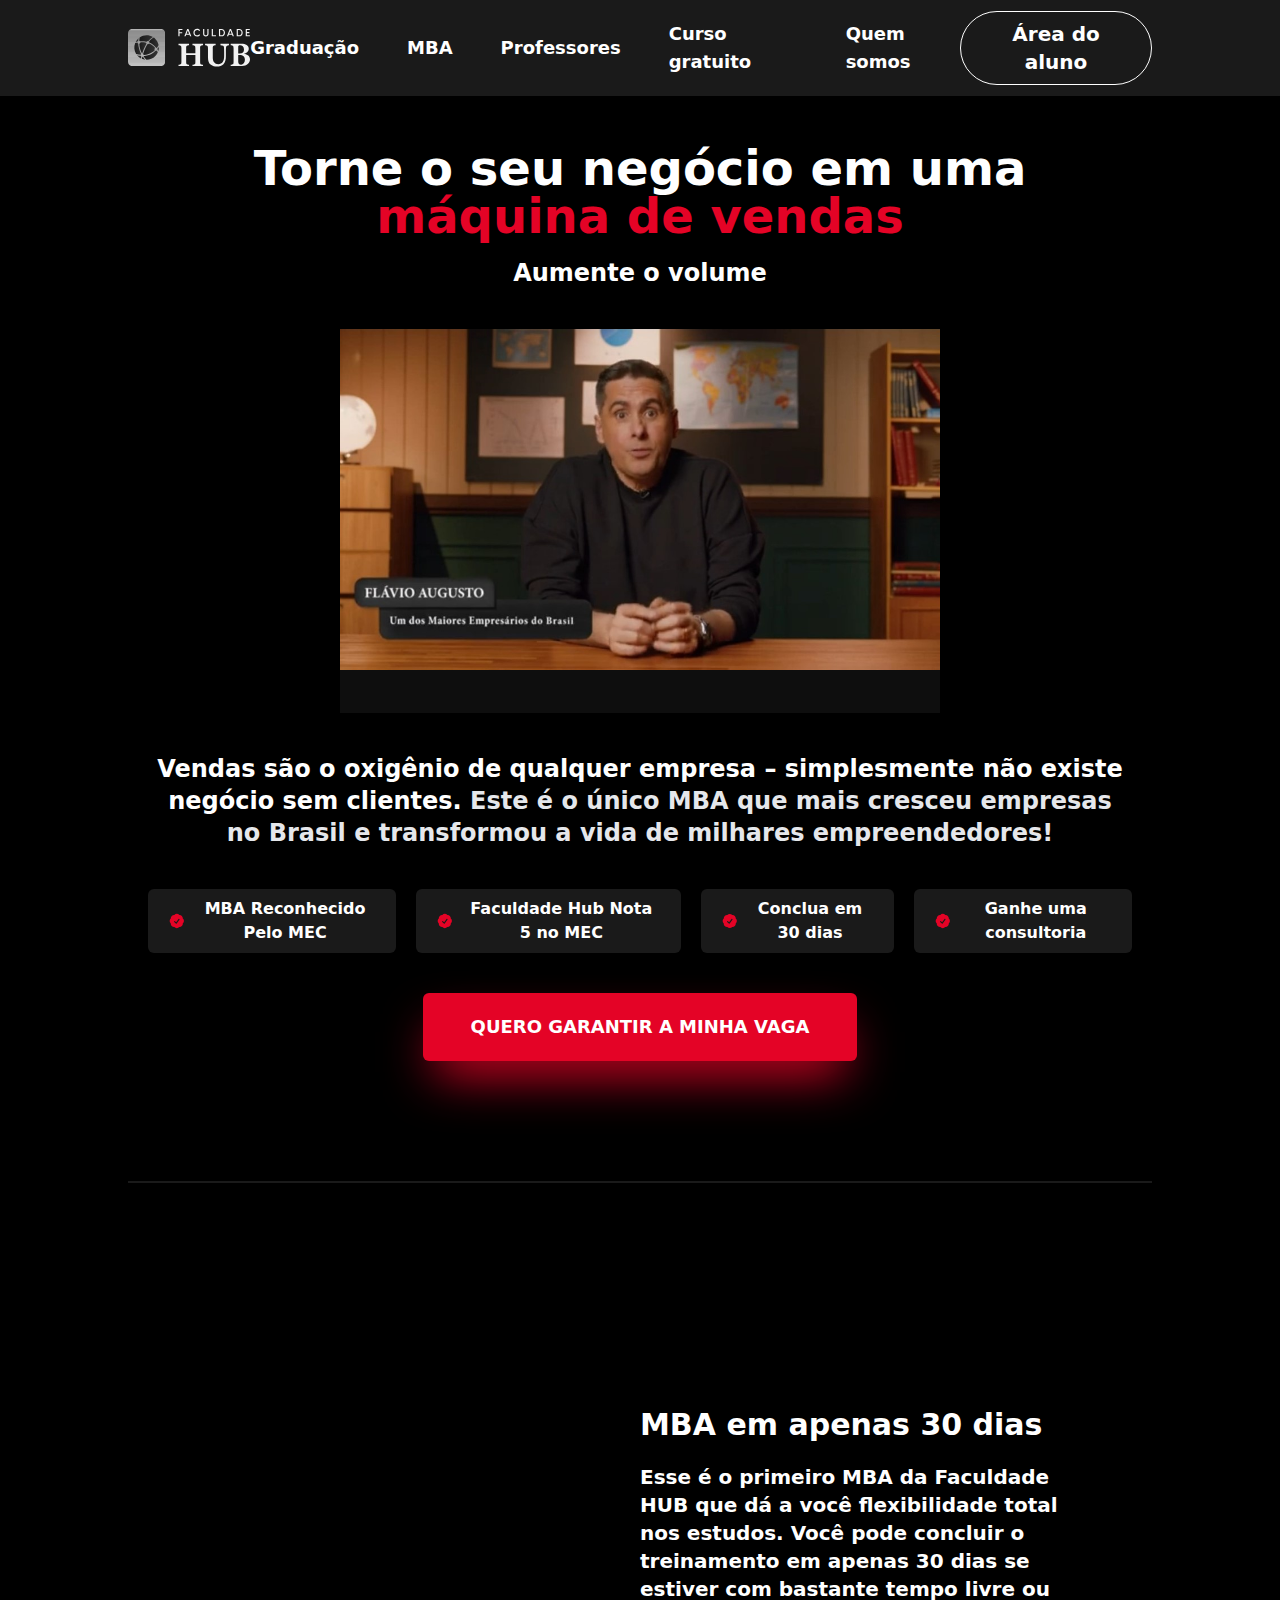
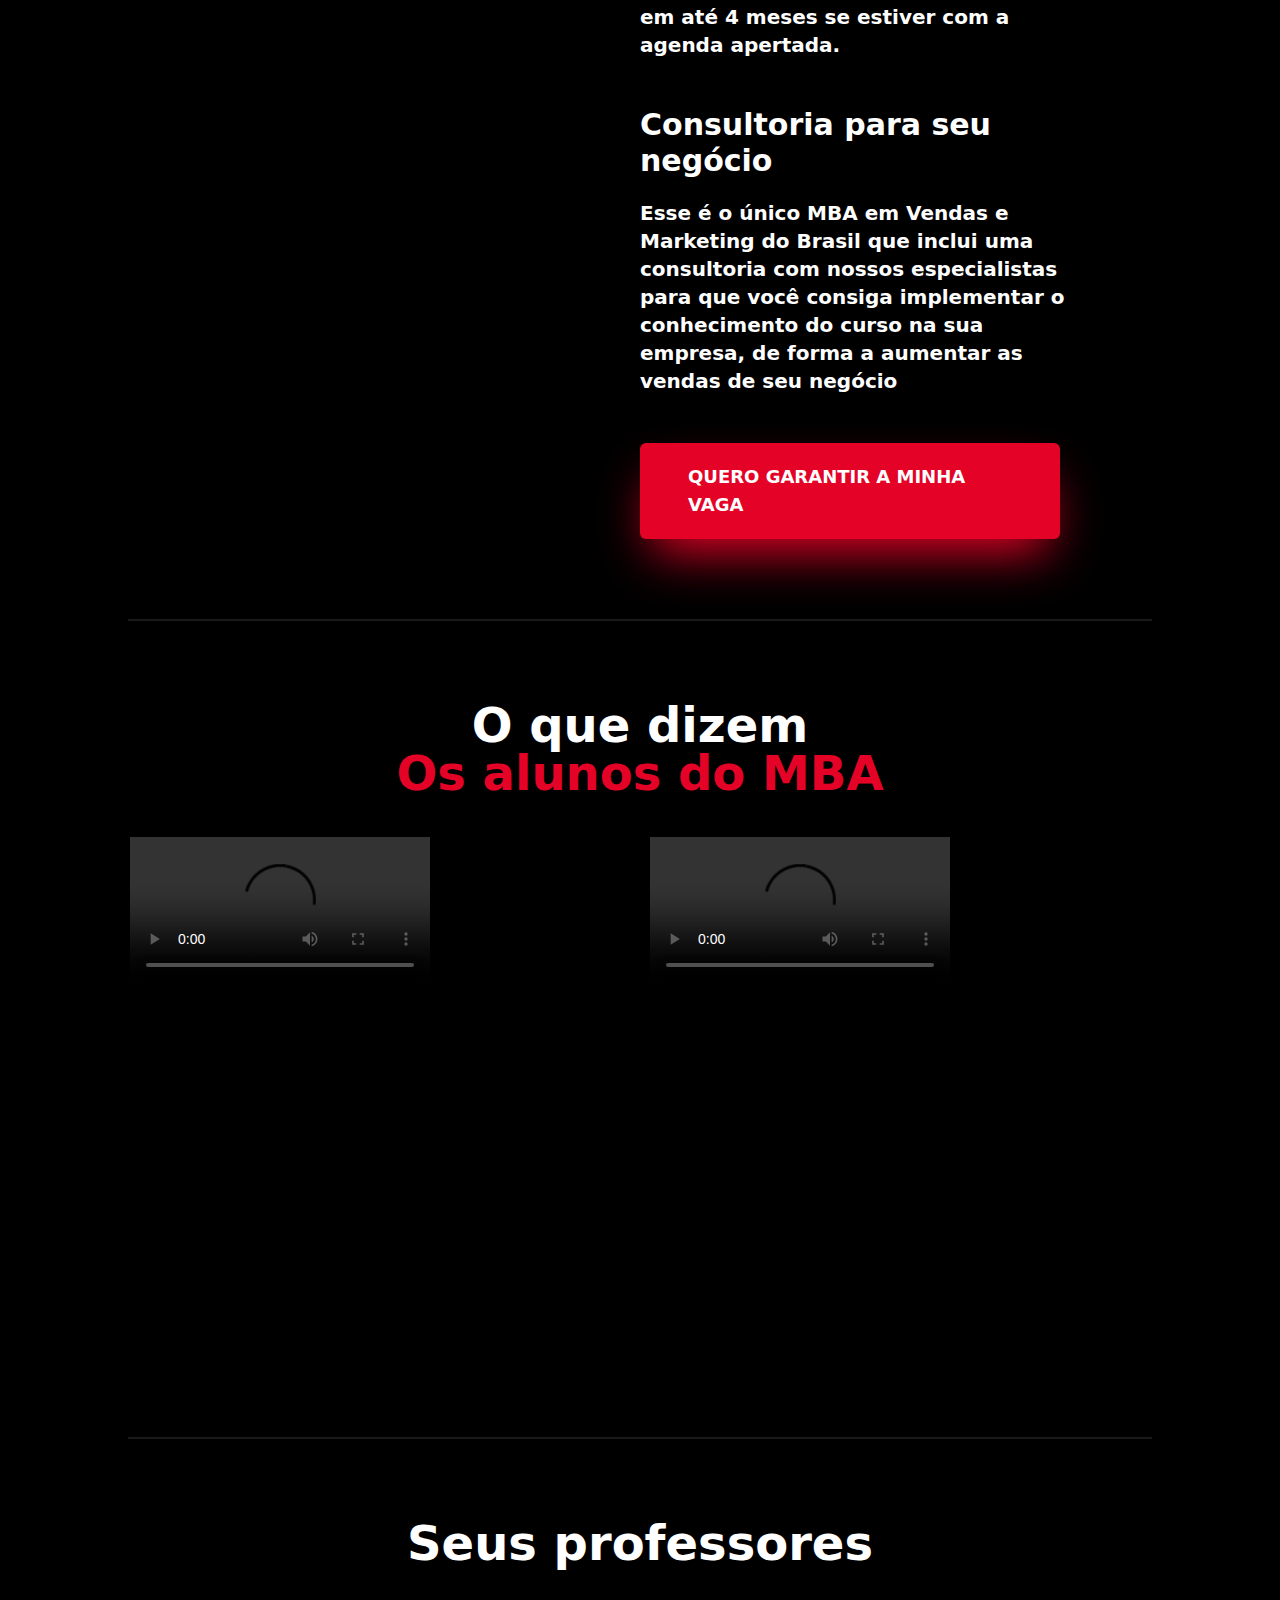
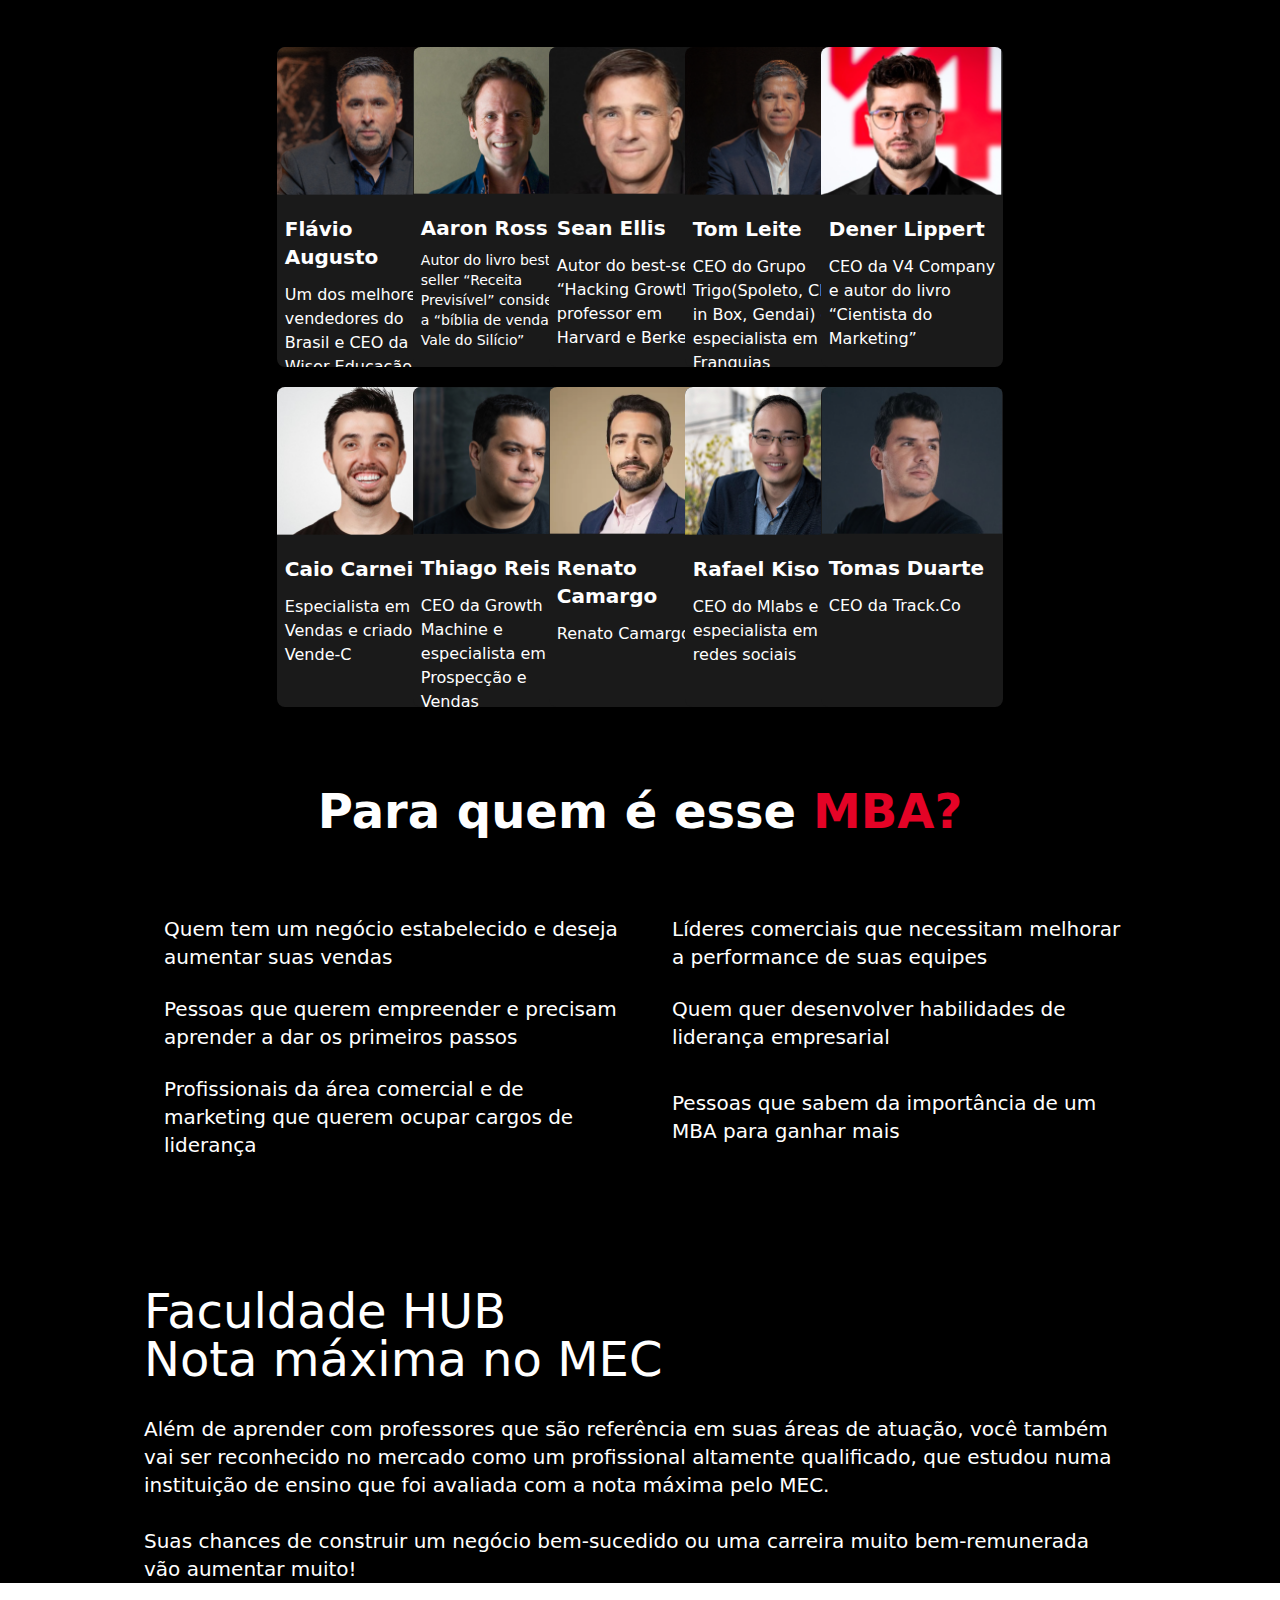
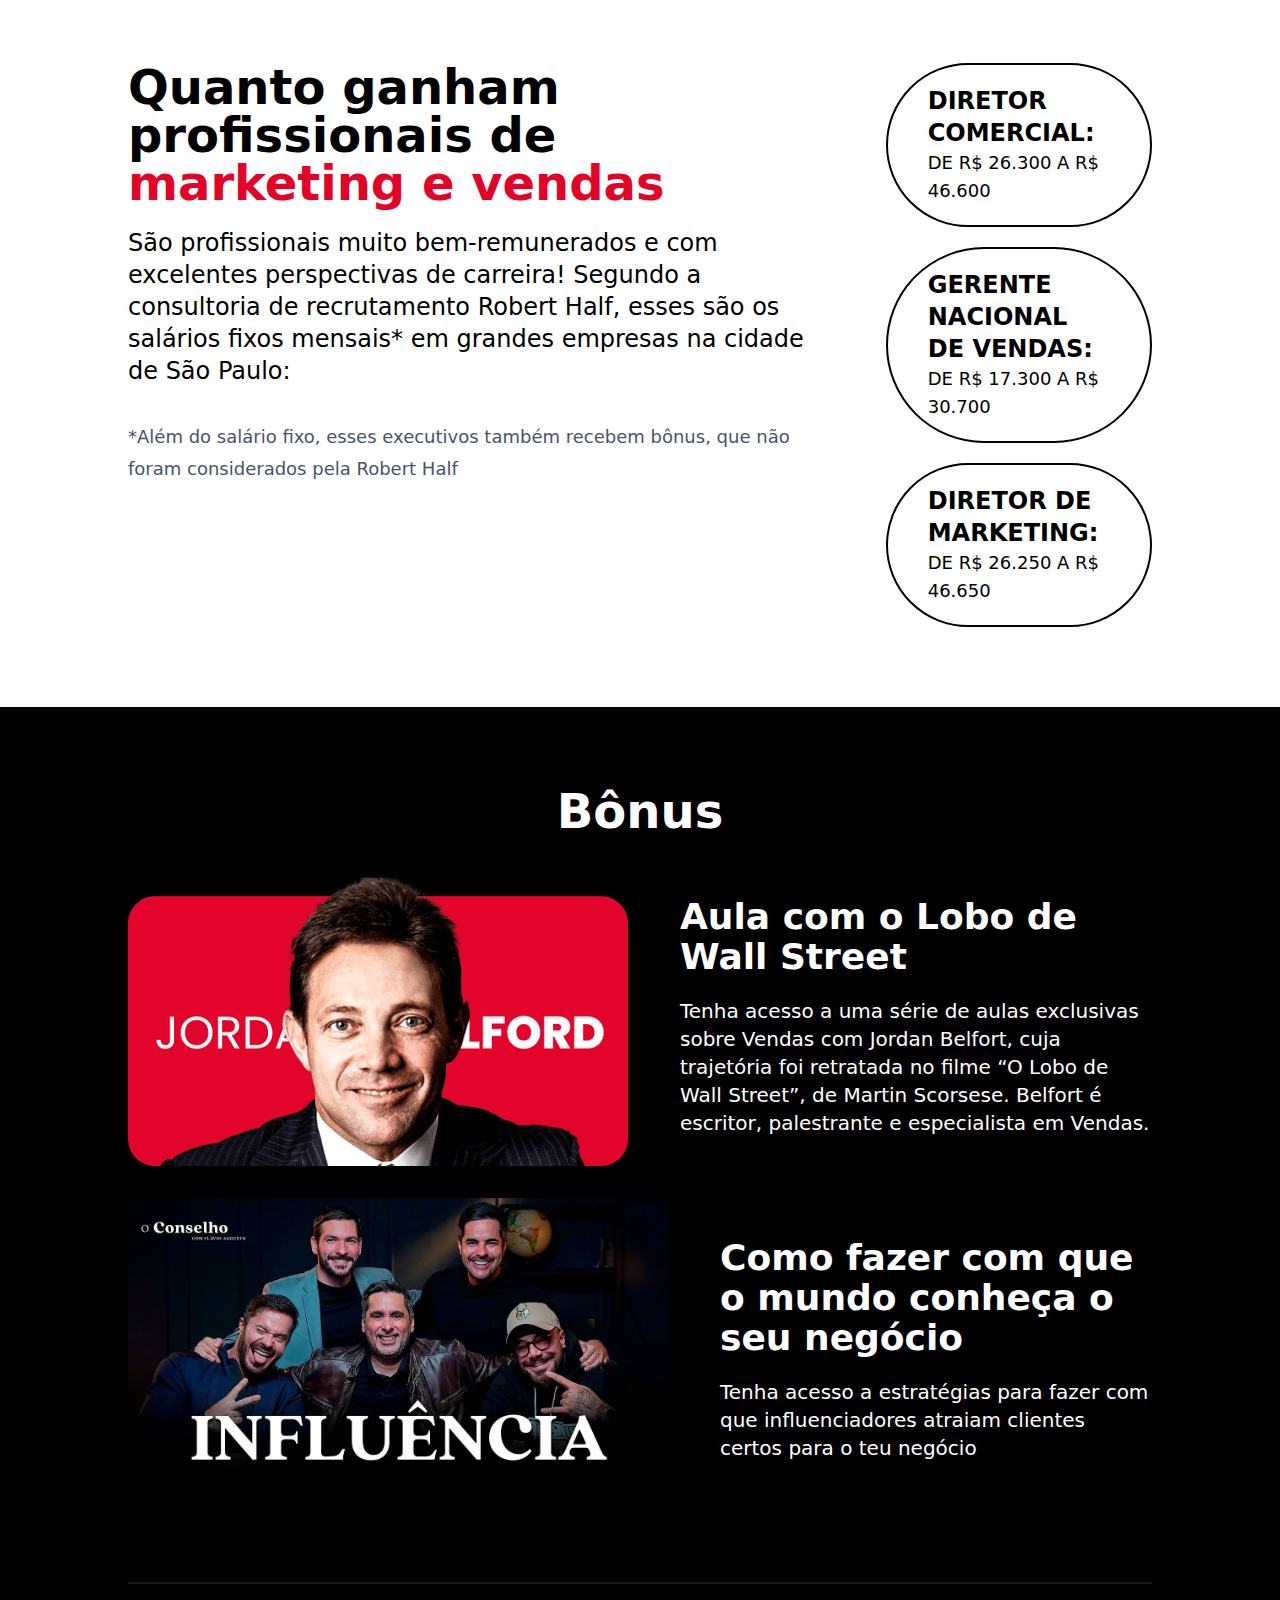
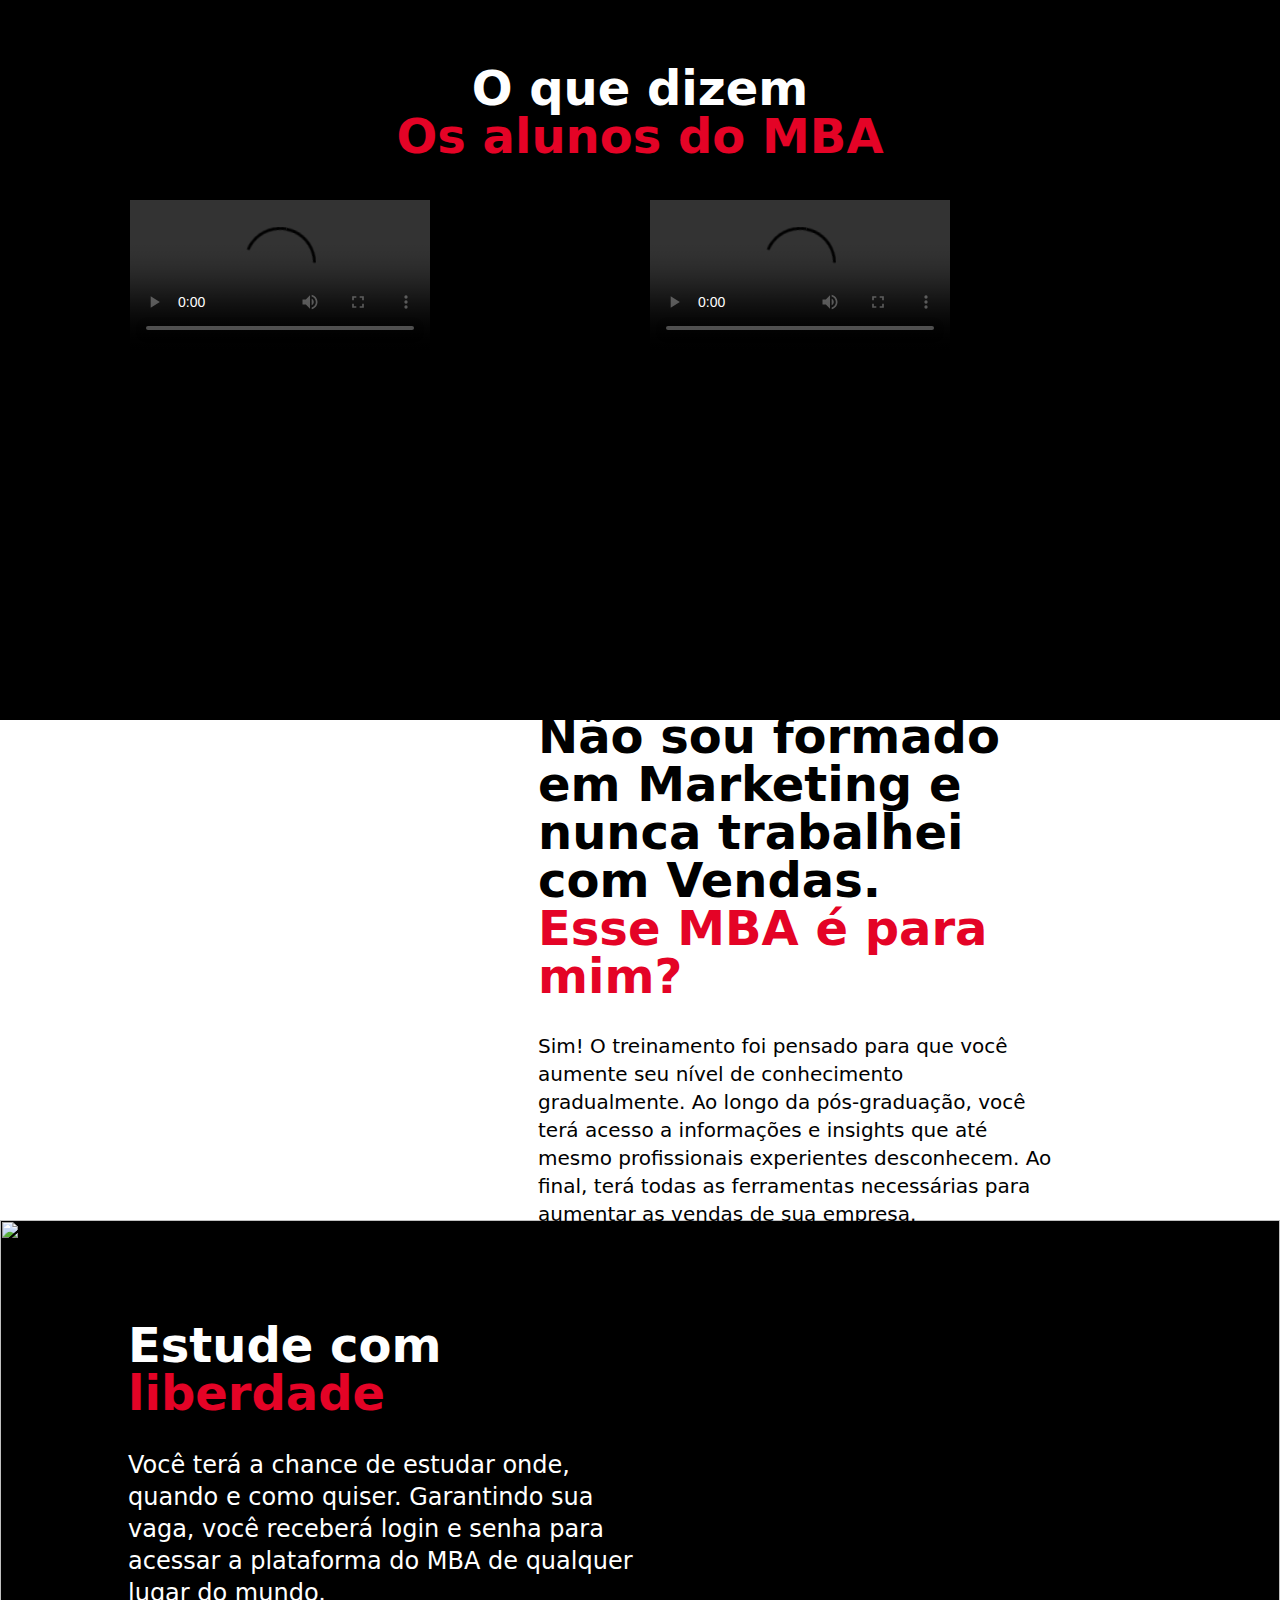
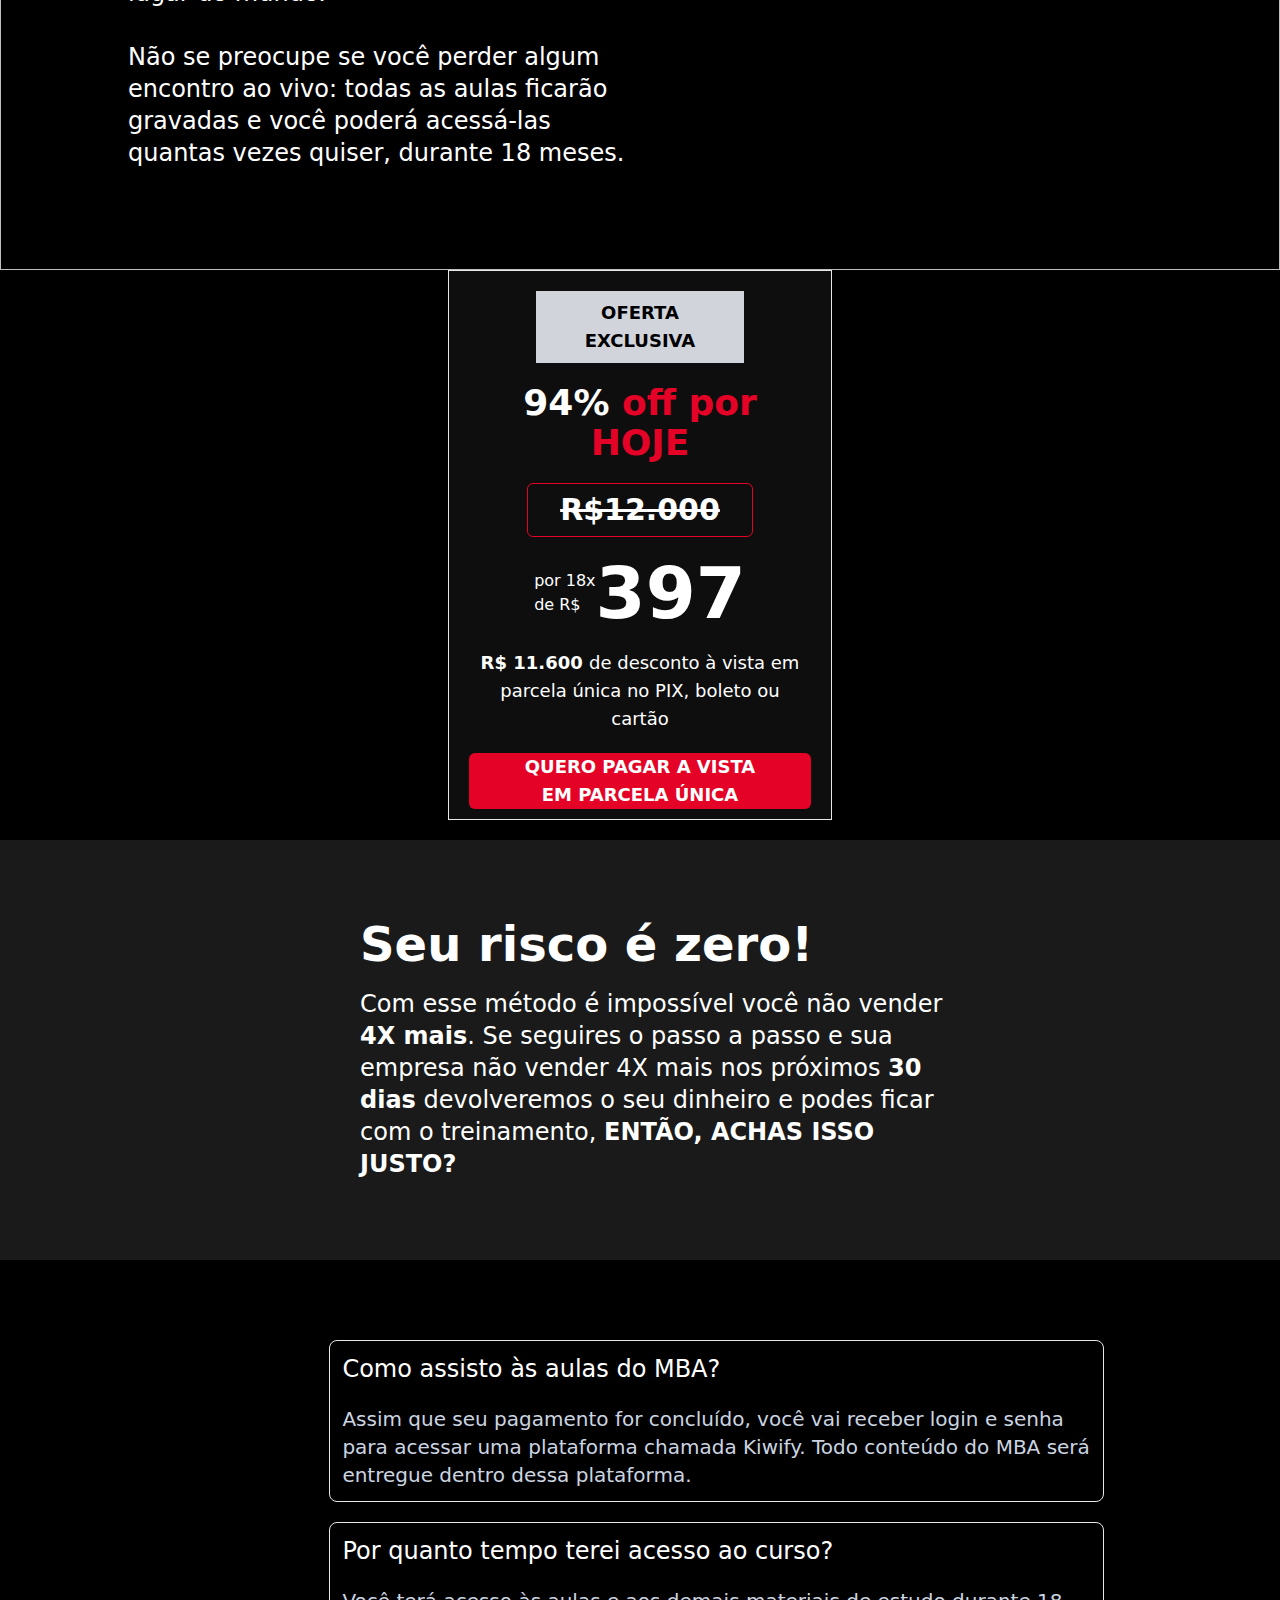
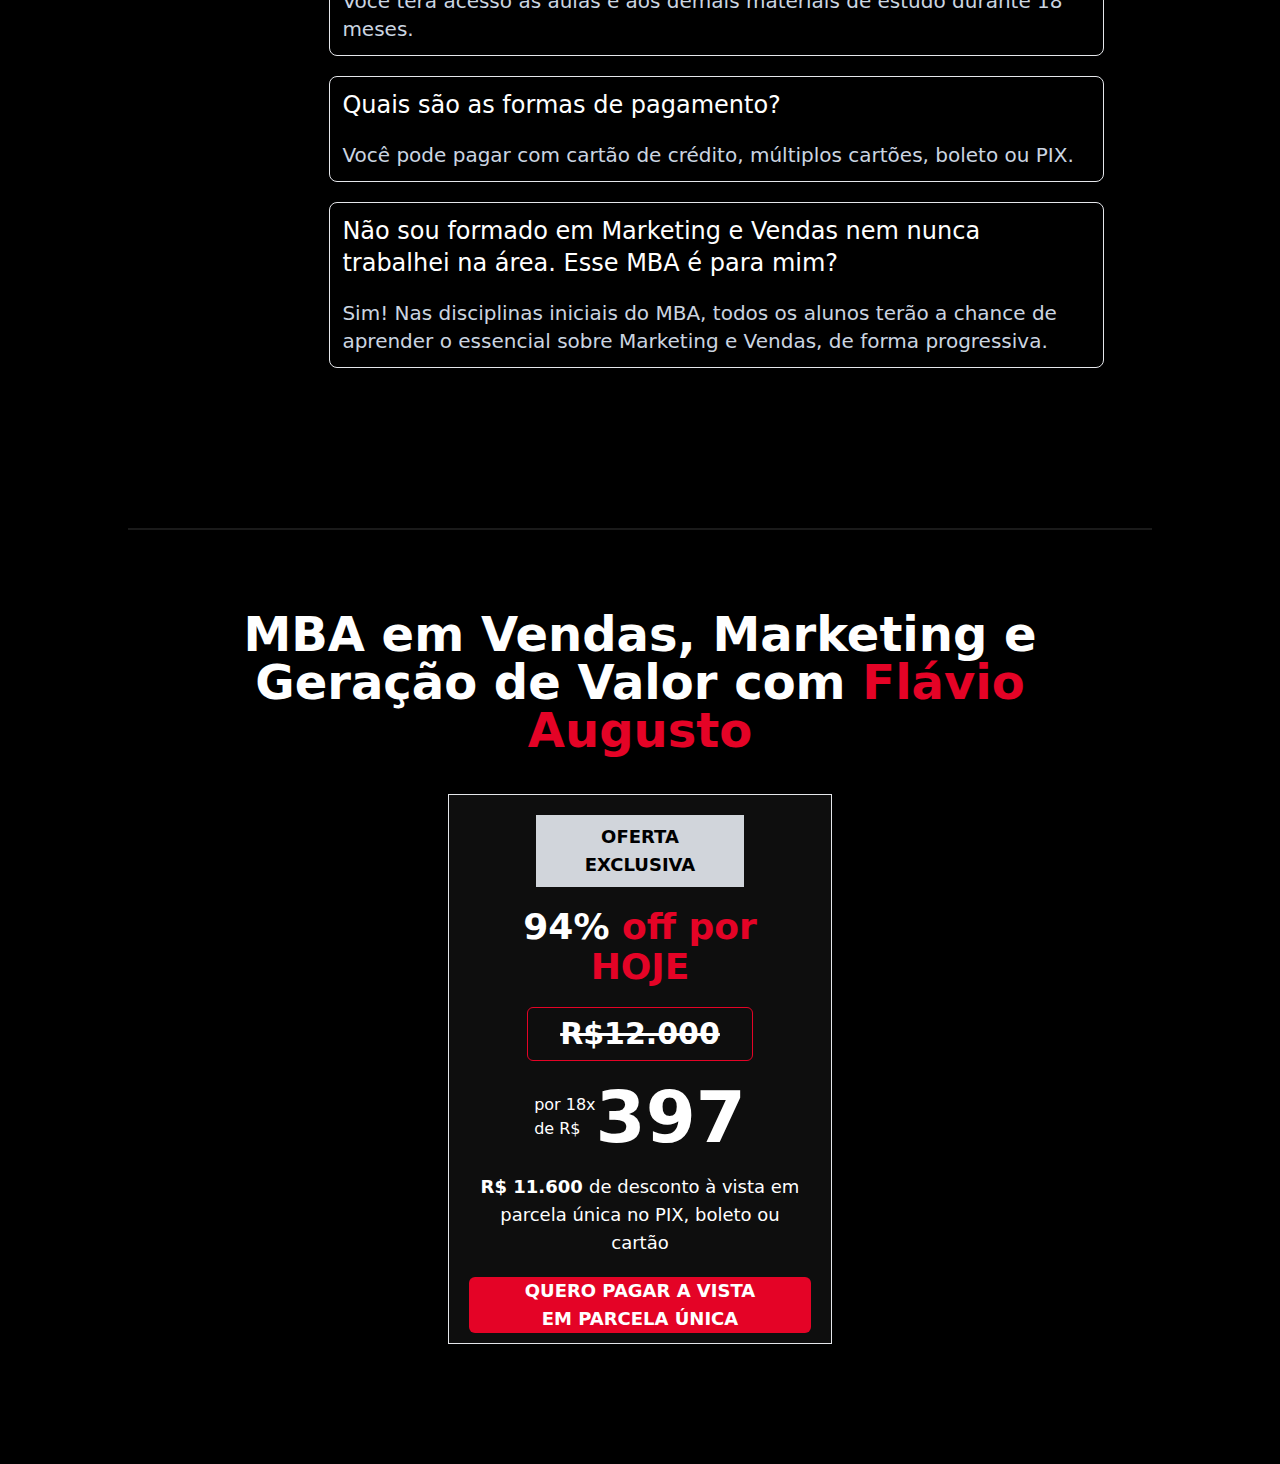
==== index.html @ 2afd0644 "Actualizando" ====
<!DOCTYPE html>
<html>
  <head>
    <meta charset="UTF-8" />
    <meta name="viewport" content="width=device-width, initial-scale=1.0" />
    <link href="./src/output.css" rel="stylesheet" />
  </head>
  <body class="bg-black">
    <!-- CABEÇALHO -->
    <header
      class="w-full fixed top-0 *:text-xl lg:px-32 px-5 z-50  flex items-center h-24 p-5 justify-around bg-escuro-100"
    >
      <!-- LOGO -->
      <a href="">
        <img src="./src/img/logo/logo-hub-clara.svg" alt="" class="size-32" />
      </a>
      <!-- barra de navegação -->
      <nav
        class="*:text-white lg:flex hidden *: *:py-1 *:border-white items-center *:text-lg *:font-semibold space-x-12"
      >
        <a href="" class="hover:border-b-4">Graduação</a>
        <a href="" class="hover:border-b-4">MBA</a>
        <a href="" class="hover:border-b-4">Professores</a>
        <a href="" class="hover:border-b-4">Curso gratuito</a>
        <a href="" class="hover:border-b-4">Quem somos</a>
      </nav>
      <a
        href=""
        class="hover:bg-white hover:text-black text-white transition-all duration-1000 border border-white rounded-full font-semibold px-5 py-2 text-center lg:flex hidden items-center"
        >Área do aluno</a
      >
    </header>
    <!-- HERO -->
    <section class="flex flex-col items-center gap-10 px-5 justify-center mt-36">
      <div class="lg:w-[1000px] w-full text-center">
        <h1 class="text-white lg:text-5xl text-3xl font-semibold">
          Torne o seu negócio em uma 
          <span class="text-sangue-100">máquina de vendas</span>
          <br>
          <span class="text-2xl">Aumente o volume</span>
        </h1>
      </div>
      <div class="bg-escuro-100/55 h-96 lg:w-[600px] w-full">
        
        <img src="./src/img/mp4/vls.jpg" alt="" class="w-full">
      </div>
      <div class="lg:px-32 w-full px-5 text-center text-2xl space-y-10 font-semibold">
        <p class="text-gray-200">
          <span class="text-white lg:font-black font-bold"
            >Vendas são o oxigênio de qualquer empresa – simplesmente não existe
            negócio sem clientes.</span
          >
          Este é o único MBA que mais cresceu empresas no Brasil e transformou a vida de milhares empreendedores!
        </p>
        <div
          class="w-auto flex lg:flex-row flex-col justify-center gap-5 self-start *:flex *:items-center *:justify-between *:px-5 *:py-2 *:rounded-md *:gap-2"
        >
          <article class="bg-escuro-100">
            <svg
              xmlns="http://www.w3.org/2000/svg"
              viewBox="0 0 24 24"
              fill="currentColor"
              class="size-6 text-sangue-100"
            >
              <path
                fill-rule="evenodd"
                d="M8.603 3.799A4.49 4.49 0 0 1 12 2.25c1.357 0 2.573.6 3.397 1.549a4.49 4.49 0 0 1 3.498 1.307 4.491 4.491 0 0 1 1.307 3.497A4.49 4.49 0 0 1 21.75 12a4.49 4.49 0 0 1-1.549 3.397 4.491 4.491 0 0 1-1.307 3.497 4.491 4.491 0 0 1-3.497 1.307A4.49 4.49 0 0 1 12 21.75a4.49 4.49 0 0 1-3.397-1.549 4.49 4.49 0 0 1-3.498-1.306 4.491 4.491 0 0 1-1.307-3.498A4.49 4.49 0 0 1 2.25 12c0-1.357.6-2.573 1.549-3.397a4.49 4.49 0 0 1 1.307-3.497 4.49 4.49 0 0 1 3.497-1.307Zm7.007 6.387a.75.75 0 1 0-1.22-.872l-3.236 4.53L9.53 12.22a.75.75 0 0 0-1.06 1.06l2.25 2.25a.75.75 0 0 0 1.14-.094l3.75-5.25Z"
                clip-rule="evenodd"
              />
            </svg>
            <span class="text-white text-base">MBA Reconhecido Pelo MEC</span>
          </article>
          <article class="bg-escuro-100">
            <svg
              xmlns="http://www.w3.org/2000/svg"
              viewBox="0 0 24 24"
              fill="currentColor"
              class="size-6 text-sangue-100"
            >
              <path
                fill-rule="evenodd"
                d="M8.603 3.799A4.49 4.49 0 0 1 12 2.25c1.357 0 2.573.6 3.397 1.549a4.49 4.49 0 0 1 3.498 1.307 4.491 4.491 0 0 1 1.307 3.497A4.49 4.49 0 0 1 21.75 12a4.49 4.49 0 0 1-1.549 3.397 4.491 4.491 0 0 1-1.307 3.497 4.491 4.491 0 0 1-3.497 1.307A4.49 4.49 0 0 1 12 21.75a4.49 4.49 0 0 1-3.397-1.549 4.49 4.49 0 0 1-3.498-1.306 4.491 4.491 0 0 1-1.307-3.498A4.49 4.49 0 0 1 2.25 12c0-1.357.6-2.573 1.549-3.397a4.49 4.49 0 0 1 1.307-3.497 4.49 4.49 0 0 1 3.497-1.307Zm7.007 6.387a.75.75 0 1 0-1.22-.872l-3.236 4.53L9.53 12.22a.75.75 0 0 0-1.06 1.06l2.25 2.25a.75.75 0 0 0 1.14-.094l3.75-5.25Z"
                clip-rule="evenodd"
              />
            </svg>
            <span class="text-white text-base"
              >Faculdade Hub Nota 5 no MEC</span
            >
          </article>
          <article class="bg-escuro-100">
            <svg
              xmlns="http://www.w3.org/2000/svg"
              viewBox="0 0 24 24"
              fill="currentColor"
              class="size-6 text-sangue-100"
            >
              <path
                fill-rule="evenodd"
                d="M8.603 3.799A4.49 4.49 0 0 1 12 2.25c1.357 0 2.573.6 3.397 1.549a4.49 4.49 0 0 1 3.498 1.307 4.491 4.491 0 0 1 1.307 3.497A4.49 4.49 0 0 1 21.75 12a4.49 4.49 0 0 1-1.549 3.397 4.491 4.491 0 0 1-1.307 3.497 4.491 4.491 0 0 1-3.497 1.307A4.49 4.49 0 0 1 12 21.75a4.49 4.49 0 0 1-3.397-1.549 4.49 4.49 0 0 1-3.498-1.306 4.491 4.491 0 0 1-1.307-3.498A4.49 4.49 0 0 1 2.25 12c0-1.357.6-2.573 1.549-3.397a4.49 4.49 0 0 1 1.307-3.497 4.49 4.49 0 0 1 3.497-1.307Zm7.007 6.387a.75.75 0 1 0-1.22-.872l-3.236 4.53L9.53 12.22a.75.75 0 0 0-1.06 1.06l2.25 2.25a.75.75 0 0 0 1.14-.094l3.75-5.25Z"
                clip-rule="evenodd"
              />
            </svg>
            <span class="text-white text-base">Conclua em 30 dias</span>
          </article>
          <article class="bg-escuro-100">
            <svg
              xmlns="http://www.w3.org/2000/svg"
              viewBox="0 0 24 24"
              fill="currentColor"
              class="size-6 text-sangue-100"
            >
              <path
                fill-rule="evenodd"
                d="M8.603 3.799A4.49 4.49 0 0 1 12 2.25c1.357 0 2.573.6 3.397 1.549a4.49 4.49 0 0 1 3.498 1.307 4.491 4.491 0 0 1 1.307 3.497A4.49 4.49 0 0 1 21.75 12a4.49 4.49 0 0 1-1.549 3.397 4.491 4.491 0 0 1-1.307 3.497 4.491 4.491 0 0 1-3.497 1.307A4.49 4.49 0 0 1 12 21.75a4.49 4.49 0 0 1-3.397-1.549 4.49 4.49 0 0 1-3.498-1.306 4.491 4.491 0 0 1-1.307-3.498A4.49 4.49 0 0 1 2.25 12c0-1.357.6-2.573 1.549-3.397a4.49 4.49 0 0 1 1.307-3.497 4.49 4.49 0 0 1 3.497-1.307Zm7.007 6.387a.75.75 0 1 0-1.22-.872l-3.236 4.53L9.53 12.22a.75.75 0 0 0-1.06 1.06l2.25 2.25a.75.75 0 0 0 1.14-.094l3.75-5.25Z"
                clip-rule="evenodd"
              />
            </svg>
            <span class="text-white text-base">Ganhe uma consultoria</span>
          </article>
        </div>
      </div>
      <a
        href="https://pay.kiwify.com.br/cpcz8Nh"
        class="bg-sangue-100 shadow-2xl lg:w-auto w-full text-center shadow-sangue-100 flex items-center basis-0 text-white font-black lg:text-lg text-base px-12 py-5 rounded-md"
      >
        QUERO GARANTIR A MINHA VAGA
      </a>

      <div class="lg:mt-20"></div>
    </section>

    <!--  -->
    <div class="lg:px-32 w-full lg:w-auto px-5 flex  justify-center">
      <hr class="w-full border-escuro-100 border text-red-500" />
    </div>
    <section class="flex lg:flex-row flex-col justify-end w-full items-center relative">
      <img
        src="https://www.faculdadehub.com.br/images/bg-sobre_2bg-sobre.webp"
        alt=""
        class="lg:absolute static lg:-z-10 w-full"
      />
      <div
        class="z-10 float-right space-y-12 lg:w-3/4 w-full lg:pl-80 lg:pr-52 px-5 *:text-white lg:pt-56"
      >
        <div class="space-y-5">
          <h2 class="text-white font-bold text-3xl">MBA em apenas 30 dias</h2>
          <p class="text-xl font-semibold">
            Esse é o primeiro MBA da Faculdade HUB que dá a você flexibilidade
            total nos estudos. Você pode concluir o treinamento em apenas 30 dias se
            estiver com bastante tempo livre ou em até 4 meses se estiver com a
            agenda apertada.
          </p>
        </div>
        <div class="space-y-5">
          <h2 class="text-white font-bold text-3xl">
            Consultoria para seu negócio
          </h2>
          <p class="text-xl font-semibold">
            Esse é o único MBA em Vendas e Marketing do Brasil que inclui uma
            consultoria com nossos especialistas para que você consiga
            implementar o conhecimento do curso na sua empresa, de forma a
            aumentar as vendas de seu negócio
          </p>
        </div>
        <a
          href="https://pay.kiwify.com.br/cpcz8Nh"
          class="bg-sangue-100 shadow-2xl lg:w-[420px] w-full h-auto self-start shadow-sangue-100 flex items-center basis-0 text-white font-black lg:text-lg text-base px-12 py-5 rounded-md"
        >
          QUERO GARANTIR A MINHA VAGA
        </a>
      </div>
    </section>
    <div class="px-32 flex justify-center mt-20">
      <hr class="w-full border-escuro-100 border text-red-500" />
    </div>
    <!--  -->
    <section class="flex flex-col items-center gap-10 justify-center mt-20 px-5">
      <div class="lg:w-[1000px] w-full text-center">
        <h1 class="text-white lg:text-5xl text-2xl font-bold">
          O que dizem <br />
          <span class="text-sangue-100">Os alunos do MBA</span>
        </h1>
      </div>
      <div class="flex lg:flex-row flex-col gap-5">
        <div class=" lg:h-[400px]  lg:w-[500px] w-full">
          <video src="./src/img/mp4/PROVA SOCIAL 1.mp4" controls></video>
        </div>
        <div class=" lg:h-[400px] lg:w-[500px] w-full">
          <video src="./src/img/mp4/PROVA SOCIAL 2.mp4" controls></video>
        </div>
      </div>

      <div class="mt-20"></div>
    </section>
    <!--  -->
    <div class="lg:px-32 px-5 flex justify-center mt-20">
      <hr class="w-full border-escuro-100 border text-red-500" />
    </div>
    <section class="px-5 flex items-center justify-center space-y-20 flex-col mt-20">
      <h2 class="text-white font-semibold lg:text-5xl text-3xl text-center">Seus professores</h2>
      <div
        class="w-full grid lg:grid-cols-5 md:grid-cols-3 grid-cols-1 gap-4 justify-items-center gap-y-5 lg:px-72  *:rounded-lg *:overflow-hidden"
      >
        <article
          class="bg-escuro-100 lg:w-[182.4px] w-3/4  h-80 flex flex-col justify-start"
        >
          <img src="./src/img/pessoas/flavio_1.png" alt="" />
          <div class="py-5 space-y-3 px-2 text-white">
            <h3 class="text-xl font-semibold">Flávio Augusto</h3>
            <p>Um dos melhores vendedores do Brasil e CEO da Wiser Educação</p>
          </div>
        </article>
        <article
          class="bg-escuro-100 lg:w-[182.4px] w-3/4 h-80 flex flex-col justify-start"
        >
          <img src="./src/img/pessoas/aaron.png" alt="" />
          <div class="py-5 space-y-2 px-2 text-white">
            <h3 class="text-xl font-semibold">Aaron Ross</h3>
            <p class="text-sm">
              Autor do livro best-seller “Receita Previsível” considerada a
              “bíblia de vendas do Vale do Silício”
            </p>
          </div>
        </article>
        <article
          class="bg-escuro-100 lg:w-[182.4px] w-3/4 h-80 flex flex-col justify-start"
        >
          <img src="./src/img/pessoas/sean.png" alt="" />
          <div class="py-5 space-y-3 px-2 text-white">
            <h3 class="text-xl font-semibold">Sean Ellis</h3>
            <p>
              Autor do best-seller “Hacking Growth” e professor em Harvard e
              Berkeley
            </p>
          </div>
        </article>
        <article
          class="bg-escuro-100 lg:w-[182.4px] w-3/4 h-80 flex flex-col justify-start"
        >
          <img src="./src/img/pessoas/tom.png" alt="" />
          <div class="py-5 space-y-3 px-2 text-white">
            <h3 class="text-xl font-semibold">Tom Leite</h3>
            <p>
              CEO do Grupo Trigo(Spoleto, China in Box, Gendai) e especialista
              em Franquias
            </p>
          </div>
        </article>
        <article
          class="bg-escuro-100 lg:w-[182.4px] w-3/4 h-80 flex flex-col justify-start"
        >
          <img src="./src/img/pessoas/dener.png" alt="" />
          <div class="py-5 space-y-3 px-2 text-white">
            <h3 class="text-xl font-semibold">Dener Lippert</h3>
            <p>CEO da V4 Company e autor do livro “Cientista do Marketing”</p>
          </div>
        </article>
        <article
          class="bg-escuro-100 lg:w-[182.4px] w-3/4 h-80 flex flex-col justify-start"
        >
          <img src="./src/img/pessoas/caio.png" alt="" />
          <div class="py-5 space-y-3 px-2 text-white">
            <h3 class="text-xl font-semibold">Caio Carneiro</h3>
            <p>Especialista em Vendas e criador do Vende-C</p>
          </div>
        </article>
        <article
          class="bg-escuro-100 lg:w-[182.4px] w-3/4 h-80 flex flex-col justify-start"
        >
          <img src="./src/img/pessoas/thiago_1.png" alt="" />
          <div class="py-5 space-y-3 px-2 text-white">
            <h3 class="text-xl font-semibold">Thiago Reis</h3>
            <p>CEO da Growth Machine e especialista em Prospecção e Vendas</p>
          </div>
        </article>
        <article
          class="bg-escuro-100 lg:w-[182.4px] w-3/4 h-80 flex flex-col justify-start"
        >
          <img src="./src/img/pessoas/renato.png" alt="" />
          <div class="py-5 space-y-3 px-2 text-white">
            <h3 class="text-xl font-semibold">Renato Camargo</h3>
            <p>Renato Camargo</p>
          </div>
        </article>
        <article
          class="bg-escuro-100 lg:w-[182.4px] w-3/4 h-80 flex flex-col justify-start"
        >
          <img src="./src/img/pessoas/rafael.png" alt="" />
          <div class="py-5 space-y-3 px-2 text-white">
            <h3 class="text-xl font-semibold">Rafael Kiso</h3>
            <p>CEO do Mlabs e especialista em redes sociais</p>
          </div>
        </article>
        <article
          class="bg-escuro-100 lg:w-[182.4px] w-3/4 h-80 flex flex-col justify-start"
        >
          <img src="./src/img/pessoas/tomas.png" alt="" />
          <div class="py-5 space-y-3 px-2 text-white">
            <h3 class="text-xl font-semibold">Tomas Duarte</h3>
            <p>CEO da Track.Co</p>
          </div>
        </article>

      </div>
    </section>
    <!--  -->
    <section class="flex items-center justify-center space-y-20 flex-col mt-20">
      <h2 class="text-white font-semibold lg:text-5xl text-3xl">
        Para quem é esse <span class="text-sangue-100">MBA?</span>
      </h2>
      <div class="grid lg:grid-cols-2 grid-cols-1 justify-items-center gap-6 lg:px-36 px-5">
        <div class="flex items-center space-x-5">
          <img src="./src/img/check-paraquem.svg" alt="" />
          <p class="text-white text-xl">
            Quem tem um negócio estabelecido e deseja aumentar suas vendas
          </p>
        </div>
        <div class="flex items-center space-x-5">
          <img src="./src/img/check-paraquem.svg" alt="" />
          <p class="text-white text-xl">
            Líderes comerciais que necessitam melhorar a performance de suas
            equipes
          </p>
        </div>
        <div class="flex items-center space-x-5">
          <img src="./src/img/check-paraquem.svg" alt="" />
          <p class="text-white text-xl">
            Pessoas que querem empreender e precisam aprender a dar os primeiros
            passos
          </p>
        </div>
        <div class="flex items-center space-x-5">
          <img src="./src/img/check-paraquem.svg" alt="" />
          <p class="text-white text-xl">
            Quem quer desenvolver habilidades de liderança empresarial
          </p>
        </div>
        <div class="flex items-center space-x-5">
          <img src="./src/img/check-paraquem.svg" alt="" />
          <p class="text-white text-xl">
            Profissionais da área comercial e de marketing que querem ocupar
            cargos de liderança
          </p>
        </div>
        <div class="flex items-center space-x-5">
          <img src="./src/img/check-paraquem.svg" alt="" />
          <p class="text-white text-xl">
            Pessoas que sabem da importância de um MBA para ganhar mais
          </p>
        </div>
      </div>
    </section>
    <!--  -->
    <section class="flex lg:flex-row flex-col justify-around items-center gap-5 px-5 lg:px-36 mt-32">
      <div class="text-white space-y-8">
        <h2 class="text-5xl">Faculdade HUB <br />Nota máxima no MEC</h2>
        <p class="text-xl">
          Além de aprender com professores que são referência em suas áreas de
          atuação, você também vai ser reconhecido no mercado como um
          profissional altamente qualificado, que estudou numa instituição de
          ensino que foi avaliada com a nota máxima pelo MEC.
          <br />
          <br />
          Suas chances de construir um negócio bem-sucedido ou uma carreira
          muito bem-remunerada vão aumentar muito!
        </p>
      </div>
      <img
        src="https://www.faculdadehub.com.br/images/hub-img-mec_1.webp"
        alt=""
      />
    </section>
    <!--  -->
    <section class="w-full flex lg:flex-row flex-col gap-5 bg-white lg:px-32 px-5 lg:space-x-10 py-20">
      <div class="space-y-5">
        <h2 class="font-bold text-5xl">
          Quanto ganham profissionais de
          <span class="text-sangue-100">marketing e vendas</span>
        </h2>
        <p class="text-2xl">
          São profissionais muito bem-remunerados e com excelentes perspectivas
          de carreira! Segundo a consultoria de recrutamento Robert Half, esses
          são os salários fixos mensais* em grandes empresas na cidade de São
          Paulo:
          <br /><br />
          <span class="text-slate-600 text-lg"
            >*Além do salário fixo, esses executivos também recebem bônus, que
            não foram considerados pela Robert Half</span
          >
        </p>
      </div>
      <!--  -->
      <div class="w-full *:w-full flex flex-col space-y-5">
        <div class="border-2 border-black rounded-full py-5 px-10">
          <h2 class="text-2xl font-bold">DIRETOR COMERCIAL:</h2>
          <p class="text-lg">DE R$ 26.300 A R$ 46.600</p>
        </div>

        <div class="border-2 border-black rounded-full py-5 px-10">
          <h2 class="text-2xl font-bold">GERENTE NACIONAL DE VENDAS:</h2>
          <p class="text-lg">DE R$ 17.300 A R$ 30.700</p>
        </div>

        <div class="border-2 border-black rounded-full py-5 px-10">
          <h2 class="text-2xl font-bold">DIRETOR DE MARKETING:</h2>
          <p class="text-lg">DE R$ 26.250 A R$ 46.650</p>
        </div>
      </div>
    </section>
    <!--  -->
    <section class="w-full flex flex-col mt-20 space-y-8 items-center">
      <h2 class="font-bold text-5xl text-white">
        Bônus
      </h2>

      <div class="flex lg:flex-row flex-col items-center lg:px-32 gap-5 px-5 space-x-8">
        <img src="./src/img/bonus/bonus4-p-500.png" alt="" />
        <div class="flex flex-col space-y-5 text-white">
          <h2 class="lg:text-4xl text-2xl font-semibold">Aula com o Lobo de Wall Street</h2>

          <p class="text-xl">
            Tenha acesso a uma série de aulas exclusivas sobre Vendas com Jordan
            Belfort, cuja trajetória foi retratada no filme “O Lobo de Wall
            Street”, de Martin Scorsese. Belfort é escritor, palestrante e
            especialista em Vendas.
          </p>
        </div>
      </div>
      <div class="flex lg:flex-row flex-col items-center lg:px-32 gap-5 px-5 space-x-8">
        <img src="./src/img/CARDS/INFLUENCIAR.jpg" alt="" class="w-[540px]" />
        <div class="flex flex-col space-y-5 text-white">
          <h2 class="lg:text-4xl text-2xl font-semibold">
            Como fazer com que o mundo conheça o seu negócio
          </h2>

          <p class="text-xl">
            Tenha acesso a estratégias para fazer com que influenciadores
            atraiam clientes certos para o teu negócio
          </p>
        </div>
      </div>
    </section>
    <div class="px-32 flex justify-center mt-20">
      <hr class="w-full border-escuro-100 border text-red-500" />
    </div>

    <!--  -->
    <section class="flex flex-col items-center gap-10 justify-center mt-20 px-5">
      <div class="lg:w-[1000px] w-full text-center">
        <h1 class="text-white lg:text-5xl text-2xl font-bold">
          O que dizem <br />
          <span class="text-sangue-100">Os alunos do MBA</span>
        </h1>
      </div>
      <div class="flex lg:flex-row flex-col gap-5">
        <div class=" lg:h-[400px]  lg:w-[500px] w-full">
          <video src="./src/img/mp4/PROVA SOCIAL 1.mp4" controls></video>
        </div>
        <div class=" lg:h-[400px] lg:w-[500px] w-full">
          <video src="./src/img/mp4/PROVA SOCIAL 2.mp4" controls></video>
        </div>
      </div>

      <div class="mt-20"></div>
    </section>
    <!--  -->
    <section class="w-full bg-white px-5 py-5 flex lg:flex-row flex-col items-center justify-end h-[500px] relative">
      <img
        src="https://www.faculdadehub.com.br/images/bg-para-mim_1bg-para-mim.webp"
        alt=""
        class="lg:absolute hidden lg:flex static  top-0 w-full h-auto"
      />
      <div
        class=" z-10  space-y-8 lg:w-3/4 w-full lg:px-52 h-full flex flex-col justify-center"
      >
        <h3 class="lg:text-5xl text-3xl font-bold">
          Não sou formado em Marketing e nunca trabalhei com Vendas. <br />
          <span class="text-sangue-100">Esse MBA é para mim?</span>
        </h3>
        <p class="lg:text-xl text-lg">
          Sim! O treinamento foi pensado para que você aumente seu nível de
          conhecimento gradualmente. Ao longo da pós-graduação, você terá acesso
          a informações e insights que até mesmo profissionais experientes
          desconhecem. Ao final, terá todas as ferramentas necessárias para
          aumentar as vendas de sua empresa.
        </p>
      </div>
    </section>
    <!--  -->
    <section
      class="w-full flex items-start justify-start flex-col lg:h-[650px] relative"
    >
      <img
        src="https://www.faculdadehub.com.br/images/bg-estude_2bg-estude.webp"
        alt=""
        class="absolute w-full h-full -z-10 lg:flex hidden"
      />
      <div
        class="text-white py-5 space-y-8 flex-col  z-10  flex h-full lg:pl-32 px-5 lg:pr-80 justify-center w-full lg:w-3/4"
      >
        <h1 class="lg:text-5xl text-3xl font-bold">
          Estude com <span class="text-sangue-100">liberdade</span>
        </h1>
        <p class="text-2xl">
          Você terá a chance de estudar onde, quando e como quiser. Garantindo
          sua vaga, você receberá login e senha para acessar a plataforma do MBA
          de qualquer lugar do mundo.
          <br /><br />
          Não se preocupe se você perder algum encontro ao vivo: todas as aulas
          ficarão gravadas e você poderá acessá-las quantas vezes quiser,
          durante 18 meses.
        </p>
      </div>
    </section>
    <!--  -->
    <div class="flex justify-center space-x-10 px-5 mb-5">
      <div
        class="bg-escuro-100/55 space-y-5 h-[550px] justify-between lg:w-96 w-full borde-white border flex items-center flex-col p-5"
      >
        <button class="bg-gray-300 p-2 text-center text-lg font-semibold w-52">
          OFERTA EXCLUSIVA
        </button>
        <span class="text-4xl text-center font-bold text-white"
          >94% <span class="text-sangue-100">off por HOJE</span></span
        >
        <span
          class="border text-3xl text-ricagem border-sangue-100 text-white py-2 px-8 font-semibold rounded-md"
          >R$12.000</span
        >
        <span class="flex items-center text-white">
          <span
            >por 18x <br />
            de R$</span
          >
          <span class="text-7xl font-bold">397</span>
        </span>
        <span class="text-white text-center text-lg"
          ><span class="font-bold">R$ 11.600 </span>de desconto à vista em
          parcela única no PIX, boleto ou cartão
        </span>
        <a
          href="https://pay.kiwify.com.br/cpcz8Nh"
          class="w-full bg-sangue-100 rounded-md text-lg text-center font-semibold text-white"
          >QUERO PAGAR A VISTA <br />
          EM PARCELA ÚNICA</a
        >
      </div>
    </div>
    <!--  -->
    <section class="w-full bg-escuro-100 flex lg:flex-row flex-col justify-around gap-5 py-20 px-5 lg:px-80 items-center gap-x-10">
      <img src="./img/7dias.jpg" alt="" />
      <div class="text-white space-y-5">
        <h3 class="text-5xl font-semibold">Seu risco é zero!</h3>
        <p class="text-2xl font-thin">
          Com esse método é impossível você não vender <span class="font-bold">4X mais</span>. Se seguires o passo a passo e sua empresa não vender 4X mais nos próximos <span class="font-bold">30 dias</span>  devolveremos o seu dinheiro e podes ficar com o treinamento, <span class="font-bold">ENTÃO, ACHAS ISSO JUSTO?</span>
        </p>
      </div>
    </section>
    <!--  -->
    <section class="flex lg:flex-row flex-col lg:px-44 px-5 py-20 lg:space-x-20 gap-5">
      <img src="./img/FaQ/66685f1781c50f6694832ed6_faq.webp" alt="" class="h-auto w-32 self-start">
      <div class="flex flex-col gap-y-5">
        <!-- QUESTION -->
        <button class="text-white space-y-5 w-full border p-3 text-left rounded-lg">
          <div class="text-2xl w-full "><span>Como assisto às aulas do MBA?</span></div>
          <!-- ANSWER -->
           <p class="text-xl text-slate-300">Assim que seu pagamento for concluído, você vai receber login e senha para acessar uma plataforma chamada Kiwify. Todo conteúdo do MBA será entregue dentro dessa plataforma. </p>
        </button>
        <!-- QUESTION -->
        <button class="text-white space-y-5 w-full border p-3 text-left rounded-lg">
          <div class="text-2xl w-full "><span>Por quanto tempo terei acesso ao curso?</span></div>
          <!-- ANSWER -->
           <p class="text-xl text-slate-300">Você terá acesso às aulas e aos demais materiais de estudo durante 18 meses.  </p>
        </button>
        <!-- QUESTION -->
        <button class="text-white space-y-5 w-full border p-3 text-left rounded-lg">
          <div class="text-2xl w-full "><span>Quais são as formas de pagamento?</span></div>
          <!-- ANSWER -->
           <p class="text-xl text-slate-300">Você pode pagar com cartão de crédito, múltiplos cartões, boleto ou PIX.</p>
        </button>
        <!-- QUESTION -->
        <button class="text-white space-y-5 w-full border p-3 text-left rounded-lg">
          <div class="text-2xl w-full "><span>Não sou formado em Marketing e Vendas nem nunca trabalhei na área.  Esse MBA é para mim?</span></div>
          <!-- ANSWER -->
           <p class="text-xl text-slate-300">Sim! Nas disciplinas iniciais do MBA, todos os alunos terão a chance de aprender o essencial sobre Marketing e Vendas, de forma progressiva. </p>
        </button>
       
      </div>
    </section>
    <div class="px-32 flex justify-center mt-20">
      <hr class="w-full border-escuro-100 border text-red-500" />
    </div>
    <!--  -->
    <section class="flex flex-col items-center gap-10 justify-center mt-20 px-5">
      <div class="lg:w-[1000px] w-full text-center">
        <h1 class="text-white lg:text-5xl text-3xl font-semibold">
          MBA em Vendas, Marketing e Geração de Valor com
          <span class="text-sangue-100">Flávio Augusto</span>
        </h1>
      </div>
      <div class="flex space-x-10">
        <div
          class="bg-escuro-100/55 space-y-5 h-[550px] justify-between lg:w-96 w-full borde-white border flex items-center flex-col p-5"
        >
          <button class="bg-gray-300 p-2 text-center text-lg font-semibold w-52">
            OFERTA EXCLUSIVA
          </button>
          <span class="text-4xl text-center font-bold text-white"
            >94% <span class="text-sangue-100">off por HOJE</span></span
          >
          <span
            class="border text-3xl text-ricagem border-sangue-100 text-white py-2 px-8 font-semibold rounded-md"
            >R$12.000</span
          >
          <span class="flex items-center text-white">
            <span
              >por 18x <br />
              de R$</span
            >
            <span class="text-7xl font-bold">397</span>
          </span>
          <span class="text-white text-center text-lg"
            ><span class="font-bold">R$ 11.600 </span>de desconto à vista em
            parcela única no PIX, boleto ou cartão
          </span>
          <a
            href="https://pay.kiwify.com.br/cpcz8Nh"
            class="w-full bg-sangue-100 rounded-md text-lg text-center font-semibold text-white"
            >QUERO PAGAR A VISTA <br />
            EM PARCELA ÚNICA</a
          >
        </div>
      </div>

      <div class="mt-20"></div>
    </section>
  </body>
</html>
---- src/output.css ----
*, ::before, ::after {
  --tw-border-spacing-x: 0;
  --tw-border-spacing-y: 0;
  --tw-translate-x: 0;
  --tw-translate-y: 0;
  --tw-rotate: 0;
  --tw-skew-x: 0;
  --tw-skew-y: 0;
  --tw-scale-x: 1;
  --tw-scale-y: 1;
  --tw-pan-x:  ;
  --tw-pan-y:  ;
  --tw-pinch-zoom:  ;
  --tw-scroll-snap-strictness: proximity;
  --tw-gradient-from-position:  ;
  --tw-gradient-via-position:  ;
  --tw-gradient-to-position:  ;
  --tw-ordinal:  ;
  --tw-slashed-zero:  ;
  --tw-numeric-figure:  ;
  --tw-numeric-spacing:  ;
  --tw-numeric-fraction:  ;
  --tw-ring-inset:  ;
  --tw-ring-offset-width: 0px;
  --tw-ring-offset-color: #fff;
  --tw-ring-color: rgb(59 130 246 / 0.5);
  --tw-ring-offset-shadow: 0 0 #0000;
  --tw-ring-shadow: 0 0 #0000;
  --tw-shadow: 0 0 #0000;
  --tw-shadow-colored: 0 0 #0000;
  --tw-blur:  ;
  --tw-brightness:  ;
  --tw-contrast:  ;
  --tw-grayscale:  ;
  --tw-hue-rotate:  ;
  --tw-invert:  ;
  --tw-saturate:  ;
  --tw-sepia:  ;
  --tw-drop-shadow:  ;
  --tw-backdrop-blur:  ;
  --tw-backdrop-brightness:  ;
  --tw-backdrop-contrast:  ;
  --tw-backdrop-grayscale:  ;
  --tw-backdrop-hue-rotate:  ;
  --tw-backdrop-invert:  ;
  --tw-backdrop-opacity:  ;
  --tw-backdrop-saturate:  ;
  --tw-backdrop-sepia:  ;
  --tw-contain-size:  ;
  --tw-contain-layout:  ;
  --tw-contain-paint:  ;
  --tw-contain-style:  ;
}

::backdrop {
  --tw-border-spacing-x: 0;
  --tw-border-spacing-y: 0;
  --tw-translate-x: 0;
  --tw-translate-y: 0;
  --tw-rotate: 0;
  --tw-skew-x: 0;
  --tw-skew-y: 0;
  --tw-scale-x: 1;
  --tw-scale-y: 1;
  --tw-pan-x:  ;
  --tw-pan-y:  ;
  --tw-pinch-zoom:  ;
  --tw-scroll-snap-strictness: proximity;
  --tw-gradient-from-position:  ;
  --tw-gradient-via-position:  ;
  --tw-gradient-to-position:  ;
  --tw-ordinal:  ;
  --tw-slashed-zero:  ;
  --tw-numeric-figure:  ;
  --tw-numeric-spacing:  ;
  --tw-numeric-fraction:  ;
  --tw-ring-inset:  ;
  --tw-ring-offset-width: 0px;
  --tw-ring-offset-color: #fff;
  --tw-ring-color: rgb(59 130 246 / 0.5);
  --tw-ring-offset-shadow: 0 0 #0000;
  --tw-ring-shadow: 0 0 #0000;
  --tw-shadow: 0 0 #0000;
  --tw-shadow-colored: 0 0 #0000;
  --tw-blur:  ;
  --tw-brightness:  ;
  --tw-contrast:  ;
  --tw-grayscale:  ;
  --tw-hue-rotate:  ;
  --tw-invert:  ;
  --tw-saturate:  ;
  --tw-sepia:  ;
  --tw-drop-shadow:  ;
  --tw-backdrop-blur:  ;
  --tw-backdrop-brightness:  ;
  --tw-backdrop-contrast:  ;
  --tw-backdrop-grayscale:  ;
  --tw-backdrop-hue-rotate:  ;
  --tw-backdrop-invert:  ;
  --tw-backdrop-opacity:  ;
  --tw-backdrop-saturate:  ;
  --tw-backdrop-sepia:  ;
  --tw-contain-size:  ;
  --tw-contain-layout:  ;
  --tw-contain-paint:  ;
  --tw-contain-style:  ;
}

/*
! tailwindcss v3.4.13 | MIT License | https://tailwindcss.com
*/

/*
1. Prevent padding and border from affecting element width. (https://github.com/mozdevs/cssremedy/issues/4)
2. Allow adding a border to an element by just adding a border-width. (https://github.com/tailwindcss/tailwindcss/pull/116)
*/

*,
::before,
::after {
  box-sizing: border-box;
  /* 1 */
  border-width: 0;
  /* 2 */
  border-style: solid;
  /* 2 */
  border-color: #e5e7eb;
  /* 2 */
}

::before,
::after {
  --tw-content: '';
}

/*
1. Use a consistent sensible line-height in all browsers.
2. Prevent adjustments of font size after orientation changes in iOS.
3. Use a more readable tab size.
4. Use the user's configured `sans` font-family by default.
5. Use the user's configured `sans` font-feature-settings by default.
6. Use the user's configured `sans` font-variation-settings by default.
7. Disable tap highlights on iOS
*/

html,
:host {
  line-height: 1.5;
  /* 1 */
  -webkit-text-size-adjust: 100%;
  /* 2 */
  -moz-tab-size: 4;
  /* 3 */
  -o-tab-size: 4;
     tab-size: 4;
  /* 3 */
  font-family: ui-sans-serif, system-ui, sans-serif, "Apple Color Emoji", "Segoe UI Emoji", "Segoe UI Symbol", "Noto Color Emoji";
  /* 4 */
  font-feature-settings: normal;
  /* 5 */
  font-variation-settings: normal;
  /* 6 */
  -webkit-tap-highlight-color: transparent;
  /* 7 */
}

/*
1. Remove the margin in all browsers.
2. Inherit line-height from `html` so users can set them as a class directly on the `html` element.
*/

body {
  margin: 0;
  /* 1 */
  line-height: inherit;
  /* 2 */
}

/*
1. Add the correct height in Firefox.
2. Correct the inheritance of border color in Firefox. (https://bugzilla.mozilla.org/show_bug.cgi?id=190655)
3. Ensure horizontal rules are visible by default.
*/

hr {
  height: 0;
  /* 1 */
  color: inherit;
  /* 2 */
  border-top-width: 1px;
  /* 3 */
}

/*
Add the correct text decoration in Chrome, Edge, and Safari.
*/

abbr:where([title]) {
  -webkit-text-decoration: underline dotted;
          text-decoration: underline dotted;
}

/*
Remove the default font size and weight for headings.
*/

h1,
h2,
h3,
h4,
h5,
h6 {
  font-size: inherit;
  font-weight: inherit;
}

/*
Reset links to optimize for opt-in styling instead of opt-out.
*/

a {
  color: inherit;
  text-decoration: inherit;
}

/*
Add the correct font weight in Edge and Safari.
*/

b,
strong {
  font-weight: bolder;
}

/*
1. Use the user's configured `mono` font-family by default.
2. Use the user's configured `mono` font-feature-settings by default.
3. Use the user's configured `mono` font-variation-settings by default.
4. Correct the odd `em` font sizing in all browsers.
*/

code,
kbd,
samp,
pre {
  font-family: ui-monospace, SFMono-Regular, Menlo, Monaco, Consolas, "Liberation Mono", "Courier New", monospace;
  /* 1 */
  font-feature-settings: normal;
  /* 2 */
  font-variation-settings: normal;
  /* 3 */
  font-size: 1em;
  /* 4 */
}

/*
Add the correct font size in all browsers.
*/

small {
  font-size: 80%;
}

/*
Prevent `sub` and `sup` elements from affecting the line height in all browsers.
*/

sub,
sup {
  font-size: 75%;
  line-height: 0;
  position: relative;
  vertical-align: baseline;
}

sub {
  bottom: -0.25em;
}

sup {
  top: -0.5em;
}

/*
1. Remove text indentation from table contents in Chrome and Safari. (https://bugs.chromium.org/p/chromium/issues/detail?id=999088, https://bugs.webkit.org/show_bug.cgi?id=201297)
2. Correct table border color inheritance in all Chrome and Safari. (https://bugs.chromium.org/p/chromium/issues/detail?id=935729, https://bugs.webkit.org/show_bug.cgi?id=195016)
3. Remove gaps between table borders by default.
*/

table {
  text-indent: 0;
  /* 1 */
  border-color: inherit;
  /* 2 */
  border-collapse: collapse;
  /* 3 */
}

/*
1. Change the font styles in all browsers.
2. Remove the margin in Firefox and Safari.
3. Remove default padding in all browsers.
*/

button,
input,
optgroup,
select,
textarea {
  font-family: inherit;
  /* 1 */
  font-feature-settings: inherit;
  /* 1 */
  font-variation-settings: inherit;
  /* 1 */
  font-size: 100%;
  /* 1 */
  font-weight: inherit;
  /* 1 */
  line-height: inherit;
  /* 1 */
  letter-spacing: inherit;
  /* 1 */
  color: inherit;
  /* 1 */
  margin: 0;
  /* 2 */
  padding: 0;
  /* 3 */
}

/*
Remove the inheritance of text transform in Edge and Firefox.
*/

button,
select {
  text-transform: none;
}

/*
1. Correct the inability to style clickable types in iOS and Safari.
2. Remove default button styles.
*/

button,
input:where([type='button']),
input:where([type='reset']),
input:where([type='submit']) {
  -webkit-appearance: button;
  /* 1 */
  background-color: transparent;
  /* 2 */
  background-image: none;
  /* 2 */
}

/*
Use the modern Firefox focus style for all focusable elements.
*/

:-moz-focusring {
  outline: auto;
}

/*
Remove the additional `:invalid` styles in Firefox. (https://github.com/mozilla/gecko-dev/blob/2f9eacd9d3d995c937b4251a5557d95d494c9be1/layout/style/res/forms.css#L728-L737)
*/

:-moz-ui-invalid {
  box-shadow: none;
}

/*
Add the correct vertical alignment in Chrome and Firefox.
*/

progress {
  vertical-align: baseline;
}

/*
Correct the cursor style of increment and decrement buttons in Safari.
*/

::-webkit-inner-spin-button,
::-webkit-outer-spin-button {
  height: auto;
}

/*
1. Correct the odd appearance in Chrome and Safari.
2. Correct the outline style in Safari.
*/

[type='search'] {
  -webkit-appearance: textfield;
  /* 1 */
  outline-offset: -2px;
  /* 2 */
}

/*
Remove the inner padding in Chrome and Safari on macOS.
*/

::-webkit-search-decoration {
  -webkit-appearance: none;
}

/*
1. Correct the inability to style clickable types in iOS and Safari.
2. Change font properties to `inherit` in Safari.
*/

::-webkit-file-upload-button {
  -webkit-appearance: button;
  /* 1 */
  font: inherit;
  /* 2 */
}

/*
Add the correct display in Chrome and Safari.
*/

summary {
  display: list-item;
}

/*
Removes the default spacing and border for appropriate elements.
*/

blockquote,
dl,
dd,
h1,
h2,
h3,
h4,
h5,
h6,
hr,
figure,
p,
pre {
  margin: 0;
}

fieldset {
  margin: 0;
  padding: 0;
}

legend {
  padding: 0;
}

ol,
ul,
menu {
  list-style: none;
  margin: 0;
  padding: 0;
}

/*
Reset default styling for dialogs.
*/

dialog {
  padding: 0;
}

/*
Prevent resizing textareas horizontally by default.
*/

textarea {
  resize: vertical;
}

/*
1. Reset the default placeholder opacity in Firefox. (https://github.com/tailwindlabs/tailwindcss/issues/3300)
2. Set the default placeholder color to the user's configured gray 400 color.
*/

input::-moz-placeholder, textarea::-moz-placeholder {
  opacity: 1;
  /* 1 */
  color: #9ca3af;
  /* 2 */
}

input::placeholder,
textarea::placeholder {
  opacity: 1;
  /* 1 */
  color: #9ca3af;
  /* 2 */
}

/*
Set the default cursor for buttons.
*/

button,
[role="button"] {
  cursor: pointer;
}

/*
Make sure disabled buttons don't get the pointer cursor.
*/

:disabled {
  cursor: default;
}

/*
1. Make replaced elements `display: block` by default. (https://github.com/mozdevs/cssremedy/issues/14)
2. Add `vertical-align: middle` to align replaced elements more sensibly by default. (https://github.com/jensimmons/cssremedy/issues/14#issuecomment-634934210)
   This can trigger a poorly considered lint error in some tools but is included by design.
*/

img,
svg,
video,
canvas,
audio,
iframe,
embed,
object {
  display: block;
  /* 1 */
  vertical-align: middle;
  /* 2 */
}

/*
Constrain images and videos to the parent width and preserve their intrinsic aspect ratio. (https://github.com/mozdevs/cssremedy/issues/14)
*/

img,
video {
  max-width: 100%;
  height: auto;
}

/* Make elements with the HTML hidden attribute stay hidden by default */

[hidden] {
  display: none;
}

.static {
  position: static;
}

.fixed {
  position: fixed;
}

.absolute {
  position: absolute;
}

.relative {
  position: relative;
}

.top-0 {
  top: 0px;
}

.-z-10 {
  z-index: -10;
}

.z-10 {
  z-index: 10;
}

.z-50 {
  z-index: 50;
}

.float-right {
  float: right;
}

.mb-5 {
  margin-bottom: 1.25rem;
}

.mt-20 {
  margin-top: 5rem;
}

.mt-32 {
  margin-top: 8rem;
}

.mt-36 {
  margin-top: 9rem;
}

.flex {
  display: flex;
}

.grid {
  display: grid;
}

.hidden {
  display: none;
}

.size-32 {
  width: 8rem;
  height: 8rem;
}

.size-6 {
  width: 1.5rem;
  height: 1.5rem;
}

.h-24 {
  height: 6rem;
}

.h-80 {
  height: 20rem;
}

.h-96 {
  height: 24rem;
}

.h-\[500px\] {
  height: 500px;
}

.h-\[550px\] {
  height: 550px;
}

.h-auto {
  height: auto;
}

.h-full {
  height: 100%;
}

.w-3\/4 {
  width: 75%;
}

.w-32 {
  width: 8rem;
}

.w-52 {
  width: 13rem;
}

.w-\[540px\] {
  width: 540px;
}

.w-auto {
  width: auto;
}

.w-full {
  width: 100%;
}

.basis-0 {
  flex-basis: 0px;
}

.grid-cols-1 {
  grid-template-columns: repeat(1, minmax(0, 1fr));
}

.flex-col {
  flex-direction: column;
}

.items-start {
  align-items: flex-start;
}

.items-center {
  align-items: center;
}

.justify-start {
  justify-content: flex-start;
}

.justify-end {
  justify-content: flex-end;
}

.justify-center {
  justify-content: center;
}

.justify-between {
  justify-content: space-between;
}

.justify-around {
  justify-content: space-around;
}

.justify-items-center {
  justify-items: center;
}

.gap-10 {
  gap: 2.5rem;
}

.gap-4 {
  gap: 1rem;
}

.gap-5 {
  gap: 1.25rem;
}

.gap-6 {
  gap: 1.5rem;
}

.gap-x-10 {
  -moz-column-gap: 2.5rem;
       column-gap: 2.5rem;
}

.gap-y-5 {
  row-gap: 1.25rem;
}

.space-x-10 > :not([hidden]) ~ :not([hidden]) {
  --tw-space-x-reverse: 0;
  margin-right: calc(2.5rem * var(--tw-space-x-reverse));
  margin-left: calc(2.5rem * calc(1 - var(--tw-space-x-reverse)));
}

.space-x-12 > :not([hidden]) ~ :not([hidden]) {
  --tw-space-x-reverse: 0;
  margin-right: calc(3rem * var(--tw-space-x-reverse));
  margin-left: calc(3rem * calc(1 - var(--tw-space-x-reverse)));
}

.space-x-5 > :not([hidden]) ~ :not([hidden]) {
  --tw-space-x-reverse: 0;
  margin-right: calc(1.25rem * var(--tw-space-x-reverse));
  margin-left: calc(1.25rem * calc(1 - var(--tw-space-x-reverse)));
}

.space-x-8 > :not([hidden]) ~ :not([hidden]) {
  --tw-space-x-reverse: 0;
  margin-right: calc(2rem * var(--tw-space-x-reverse));
  margin-left: calc(2rem * calc(1 - var(--tw-space-x-reverse)));
}

.space-y-10 > :not([hidden]) ~ :not([hidden]) {
  --tw-space-y-reverse: 0;
  margin-top: calc(2.5rem * calc(1 - var(--tw-space-y-reverse)));
  margin-bottom: calc(2.5rem * var(--tw-space-y-reverse));
}

.space-y-12 > :not([hidden]) ~ :not([hidden]) {
  --tw-space-y-reverse: 0;
  margin-top: calc(3rem * calc(1 - var(--tw-space-y-reverse)));
  margin-bottom: calc(3rem * var(--tw-space-y-reverse));
}

.space-y-2 > :not([hidden]) ~ :not([hidden]) {
  --tw-space-y-reverse: 0;
  margin-top: calc(0.5rem * calc(1 - var(--tw-space-y-reverse)));
  margin-bottom: calc(0.5rem * var(--tw-space-y-reverse));
}

.space-y-20 > :not([hidden]) ~ :not([hidden]) {
  --tw-space-y-reverse: 0;
  margin-top: calc(5rem * calc(1 - var(--tw-space-y-reverse)));
  margin-bottom: calc(5rem * var(--tw-space-y-reverse));
}

.space-y-3 > :not([hidden]) ~ :not([hidden]) {
  --tw-space-y-reverse: 0;
  margin-top: calc(0.75rem * calc(1 - var(--tw-space-y-reverse)));
  margin-bottom: calc(0.75rem * var(--tw-space-y-reverse));
}

.space-y-5 > :not([hidden]) ~ :not([hidden]) {
  --tw-space-y-reverse: 0;
  margin-top: calc(1.25rem * calc(1 - var(--tw-space-y-reverse)));
  margin-bottom: calc(1.25rem * var(--tw-space-y-reverse));
}

.space-y-8 > :not([hidden]) ~ :not([hidden]) {
  --tw-space-y-reverse: 0;
  margin-top: calc(2rem * calc(1 - var(--tw-space-y-reverse)));
  margin-bottom: calc(2rem * var(--tw-space-y-reverse));
}

.self-start {
  align-self: flex-start;
}

.rounded-full {
  border-radius: 9999px;
}

.rounded-lg {
  border-radius: 0.5rem;
}

.rounded-md {
  border-radius: 0.375rem;
}

.border {
  border-width: 1px;
}

.border-2 {
  border-width: 2px;
}

.border-black {
  --tw-border-opacity: 1;
  border-color: rgb(0 0 0 / var(--tw-border-opacity));
}

.border-escuro-100 {
  --tw-border-opacity: 1;
  border-color: rgb(26 26 26 / var(--tw-border-opacity));
}

.border-sangue-100 {
  --tw-border-opacity: 1;
  border-color: rgb(228 3 38 / var(--tw-border-opacity));
}

.border-white {
  --tw-border-opacity: 1;
  border-color: rgb(255 255 255 / var(--tw-border-opacity));
}

.bg-black {
  --tw-bg-opacity: 1;
  background-color: rgb(0 0 0 / var(--tw-bg-opacity));
}

.bg-escuro-100 {
  --tw-bg-opacity: 1;
  background-color: rgb(26 26 26 / var(--tw-bg-opacity));
}

.bg-escuro-100\/55 {
  background-color: rgb(26 26 26 / 0.55);
}

.bg-gray-300 {
  --tw-bg-opacity: 1;
  background-color: rgb(209 213 219 / var(--tw-bg-opacity));
}

.bg-sangue-100 {
  --tw-bg-opacity: 1;
  background-color: rgb(228 3 38 / var(--tw-bg-opacity));
}

.bg-white {
  --tw-bg-opacity: 1;
  background-color: rgb(255 255 255 / var(--tw-bg-opacity));
}

.p-2 {
  padding: 0.5rem;
}

.p-3 {
  padding: 0.75rem;
}

.p-5 {
  padding: 1.25rem;
}

.px-10 {
  padding-left: 2.5rem;
  padding-right: 2.5rem;
}

.px-12 {
  padding-left: 3rem;
  padding-right: 3rem;
}

.px-2 {
  padding-left: 0.5rem;
  padding-right: 0.5rem;
}

.px-32 {
  padding-left: 8rem;
  padding-right: 8rem;
}

.px-5 {
  padding-left: 1.25rem;
  padding-right: 1.25rem;
}

.px-8 {
  padding-left: 2rem;
  padding-right: 2rem;
}

.py-2 {
  padding-top: 0.5rem;
  padding-bottom: 0.5rem;
}

.py-20 {
  padding-top: 5rem;
  padding-bottom: 5rem;
}

.py-5 {
  padding-top: 1.25rem;
  padding-bottom: 1.25rem;
}

.text-left {
  text-align: left;
}

.text-center {
  text-align: center;
}

.text-2xl {
  font-size: 1.5rem;
  line-height: 2rem;
}

.text-3xl {
  font-size: 1.875rem;
  line-height: 2.25rem;
}

.text-4xl {
  font-size: 2.25rem;
  line-height: 2.5rem;
}

.text-5xl {
  font-size: 3rem;
  line-height: 1;
}

.text-7xl {
  font-size: 4.5rem;
  line-height: 1;
}

.text-base {
  font-size: 1rem;
  line-height: 1.5rem;
}

.text-lg {
  font-size: 1.125rem;
  line-height: 1.75rem;
}

.text-sm {
  font-size: 0.875rem;
  line-height: 1.25rem;
}

.text-xl {
  font-size: 1.25rem;
  line-height: 1.75rem;
}

.font-black {
  font-weight: 900;
}

.font-bold {
  font-weight: 700;
}

.font-semibold {
  font-weight: 600;
}

.font-thin {
  font-weight: 100;
}

.text-gray-200 {
  --tw-text-opacity: 1;
  color: rgb(229 231 235 / var(--tw-text-opacity));
}

.text-red-500 {
  --tw-text-opacity: 1;
  color: rgb(239 68 68 / var(--tw-text-opacity));
}

.text-sangue-100 {
  --tw-text-opacity: 1;
  color: rgb(228 3 38 / var(--tw-text-opacity));
}

.text-slate-300 {
  --tw-text-opacity: 1;
  color: rgb(203 213 225 / var(--tw-text-opacity));
}

.text-slate-600 {
  --tw-text-opacity: 1;
  color: rgb(71 85 105 / var(--tw-text-opacity));
}

.text-white {
  --tw-text-opacity: 1;
  color: rgb(255 255 255 / var(--tw-text-opacity));
}

.shadow-2xl {
  --tw-shadow: 0 25px 50px -12px rgb(0 0 0 / 0.25);
  --tw-shadow-colored: 0 25px 50px -12px var(--tw-shadow-color);
  box-shadow: var(--tw-ring-offset-shadow, 0 0 #0000), var(--tw-ring-shadow, 0 0 #0000), var(--tw-shadow);
}

.shadow-sangue-100 {
  --tw-shadow-color: #e40326;
  --tw-shadow: var(--tw-shadow-colored);
}

.transition-all {
  transition-property: all;
  transition-timing-function: cubic-bezier(0.4, 0, 0.2, 1);
  transition-duration: 150ms;
}

.duration-1000 {
  transition-duration: 1000ms;
}

.text-ricagem{
  text-decoration: line-through;
}

.\*\:flex > * {
  display: flex;
}

.\*\:w-full > * {
  width: 100%;
}

.\*\:items-center > * {
  align-items: center;
}

.\*\:justify-between > * {
  justify-content: space-between;
}

.\*\:gap-2 > * {
  gap: 0.5rem;
}

.\*\:overflow-hidden > * {
  overflow: hidden;
}

.\*\:rounded-lg > * {
  border-radius: 0.5rem;
}

.\*\:rounded-md > * {
  border-radius: 0.375rem;
}

.\*\:border-white > * {
  --tw-border-opacity: 1;
  border-color: rgb(255 255 255 / var(--tw-border-opacity));
}

.\*\:px-5 > * {
  padding-left: 1.25rem;
  padding-right: 1.25rem;
}

.\*\:py-1 > * {
  padding-top: 0.25rem;
  padding-bottom: 0.25rem;
}

.\*\:py-2 > * {
  padding-top: 0.5rem;
  padding-bottom: 0.5rem;
}

.\*\:text-lg > * {
  font-size: 1.125rem;
  line-height: 1.75rem;
}

.\*\:text-xl > * {
  font-size: 1.25rem;
  line-height: 1.75rem;
}

.\*\:font-semibold > * {
  font-weight: 600;
}

.\*\:text-white > * {
  --tw-text-opacity: 1;
  color: rgb(255 255 255 / var(--tw-text-opacity));
}

.hover\:border-b-4:hover {
  border-bottom-width: 4px;
}

.hover\:bg-white:hover {
  --tw-bg-opacity: 1;
  background-color: rgb(255 255 255 / var(--tw-bg-opacity));
}

.hover\:text-black:hover {
  --tw-text-opacity: 1;
  color: rgb(0 0 0 / var(--tw-text-opacity));
}

@media (min-width: 768px) {
  .md\:grid-cols-3 {
    grid-template-columns: repeat(3, minmax(0, 1fr));
  }
}

@media (min-width: 1024px) {
  .lg\:absolute {
    position: absolute;
  }

  .lg\:-z-10 {
    z-index: -10;
  }

  .lg\:mt-20 {
    margin-top: 5rem;
  }

  .lg\:flex {
    display: flex;
  }

  .lg\:h-\[400px\] {
    height: 400px;
  }

  .lg\:h-\[650px\] {
    height: 650px;
  }

  .lg\:w-3\/4 {
    width: 75%;
  }

  .lg\:w-96 {
    width: 24rem;
  }

  .lg\:w-\[1000px\] {
    width: 1000px;
  }

  .lg\:w-\[182\.4px\] {
    width: 182.4px;
  }

  .lg\:w-\[420px\] {
    width: 420px;
  }

  .lg\:w-\[500px\] {
    width: 500px;
  }

  .lg\:w-\[600px\] {
    width: 600px;
  }

  .lg\:w-auto {
    width: auto;
  }

  .lg\:grid-cols-2 {
    grid-template-columns: repeat(2, minmax(0, 1fr));
  }

  .lg\:grid-cols-5 {
    grid-template-columns: repeat(5, minmax(0, 1fr));
  }

  .lg\:flex-row {
    flex-direction: row;
  }

  .lg\:space-x-10 > :not([hidden]) ~ :not([hidden]) {
    --tw-space-x-reverse: 0;
    margin-right: calc(2.5rem * var(--tw-space-x-reverse));
    margin-left: calc(2.5rem * calc(1 - var(--tw-space-x-reverse)));
  }

  .lg\:space-x-20 > :not([hidden]) ~ :not([hidden]) {
    --tw-space-x-reverse: 0;
    margin-right: calc(5rem * var(--tw-space-x-reverse));
    margin-left: calc(5rem * calc(1 - var(--tw-space-x-reverse)));
  }

  .lg\:px-32 {
    padding-left: 8rem;
    padding-right: 8rem;
  }

  .lg\:px-36 {
    padding-left: 9rem;
    padding-right: 9rem;
  }

  .lg\:px-44 {
    padding-left: 11rem;
    padding-right: 11rem;
  }

  .lg\:px-52 {
    padding-left: 13rem;
    padding-right: 13rem;
  }

  .lg\:px-72 {
    padding-left: 18rem;
    padding-right: 18rem;
  }

  .lg\:px-80 {
    padding-left: 20rem;
    padding-right: 20rem;
  }

  .lg\:pl-32 {
    padding-left: 8rem;
  }

  .lg\:pl-80 {
    padding-left: 20rem;
  }

  .lg\:pr-52 {
    padding-right: 13rem;
  }

  .lg\:pr-80 {
    padding-right: 20rem;
  }

  .lg\:pt-56 {
    padding-top: 14rem;
  }

  .lg\:text-4xl {
    font-size: 2.25rem;
    line-height: 2.5rem;
  }

  .lg\:text-5xl {
    font-size: 3rem;
    line-height: 1;
  }

  .lg\:text-lg {
    font-size: 1.125rem;
    line-height: 1.75rem;
  }

  .lg\:text-xl {
    font-size: 1.25rem;
    line-height: 1.75rem;
  }

  .lg\:font-black {
    font-weight: 900;
  }
}
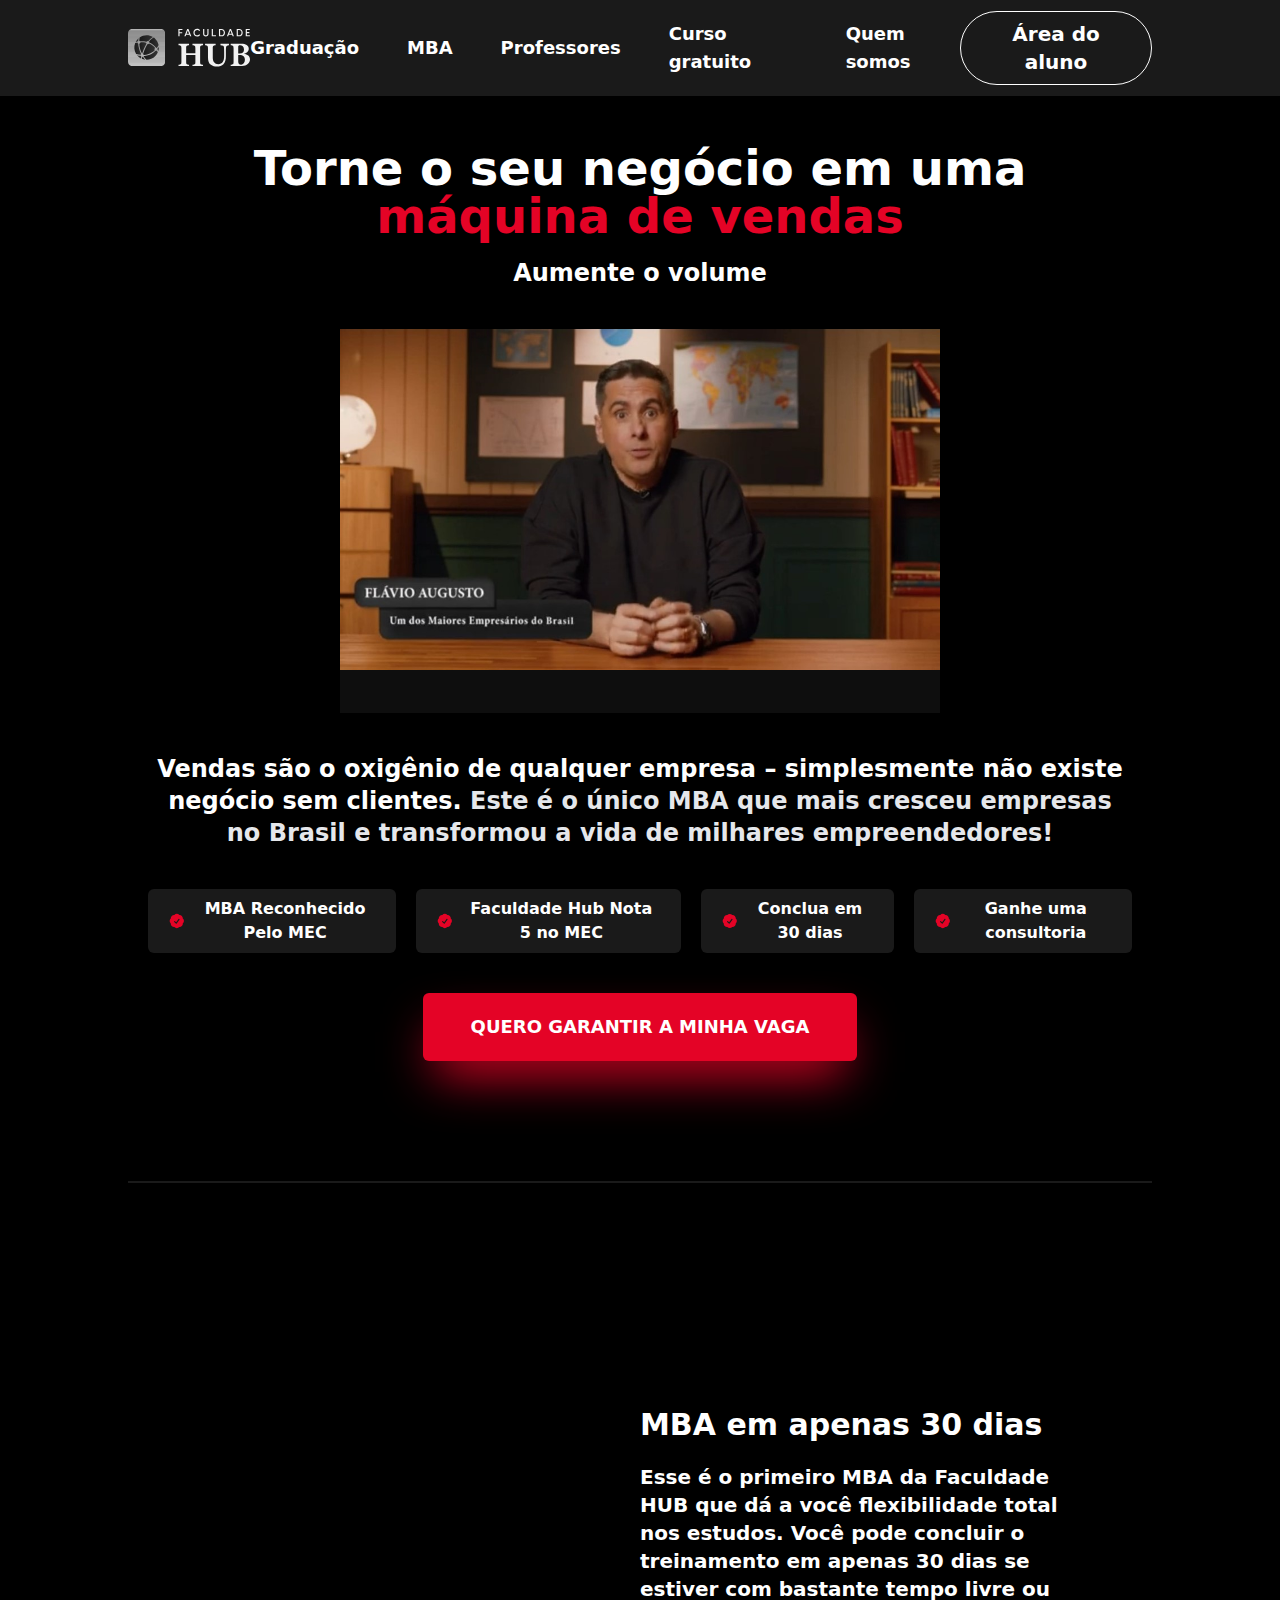
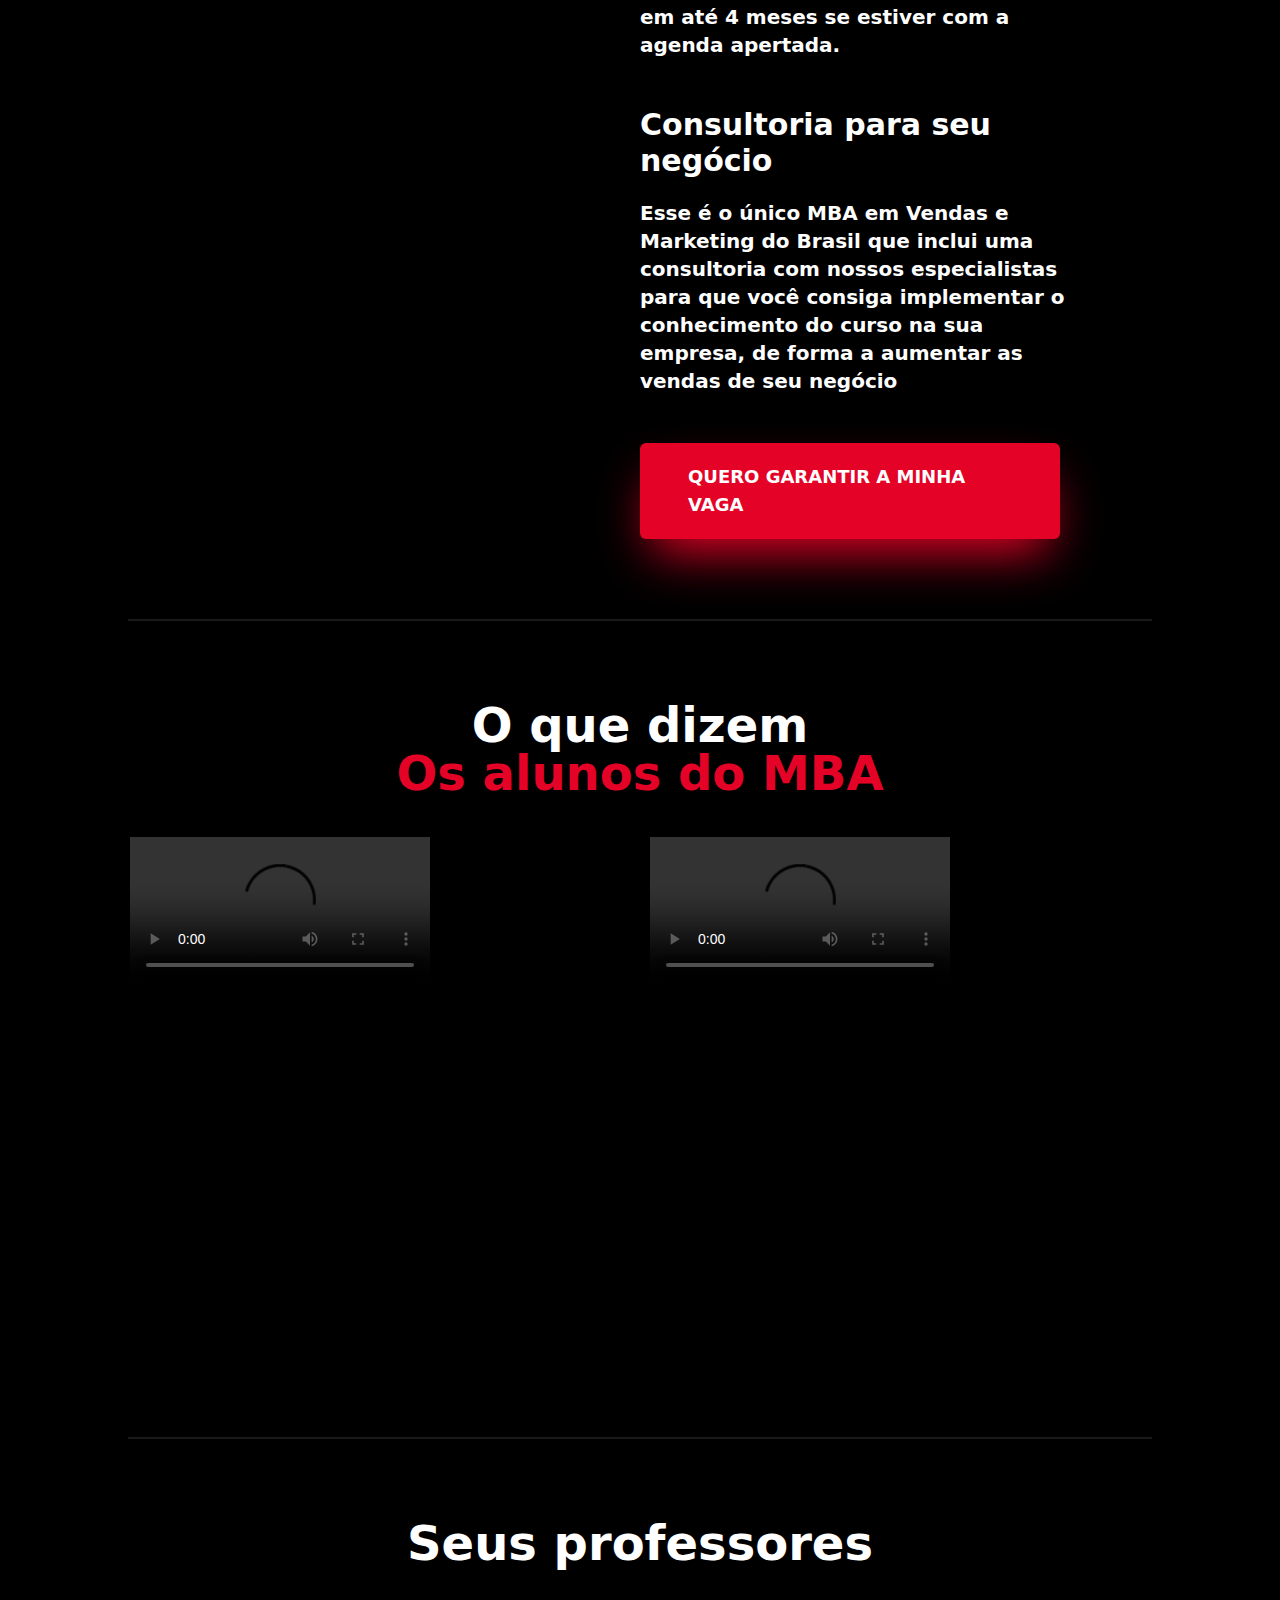
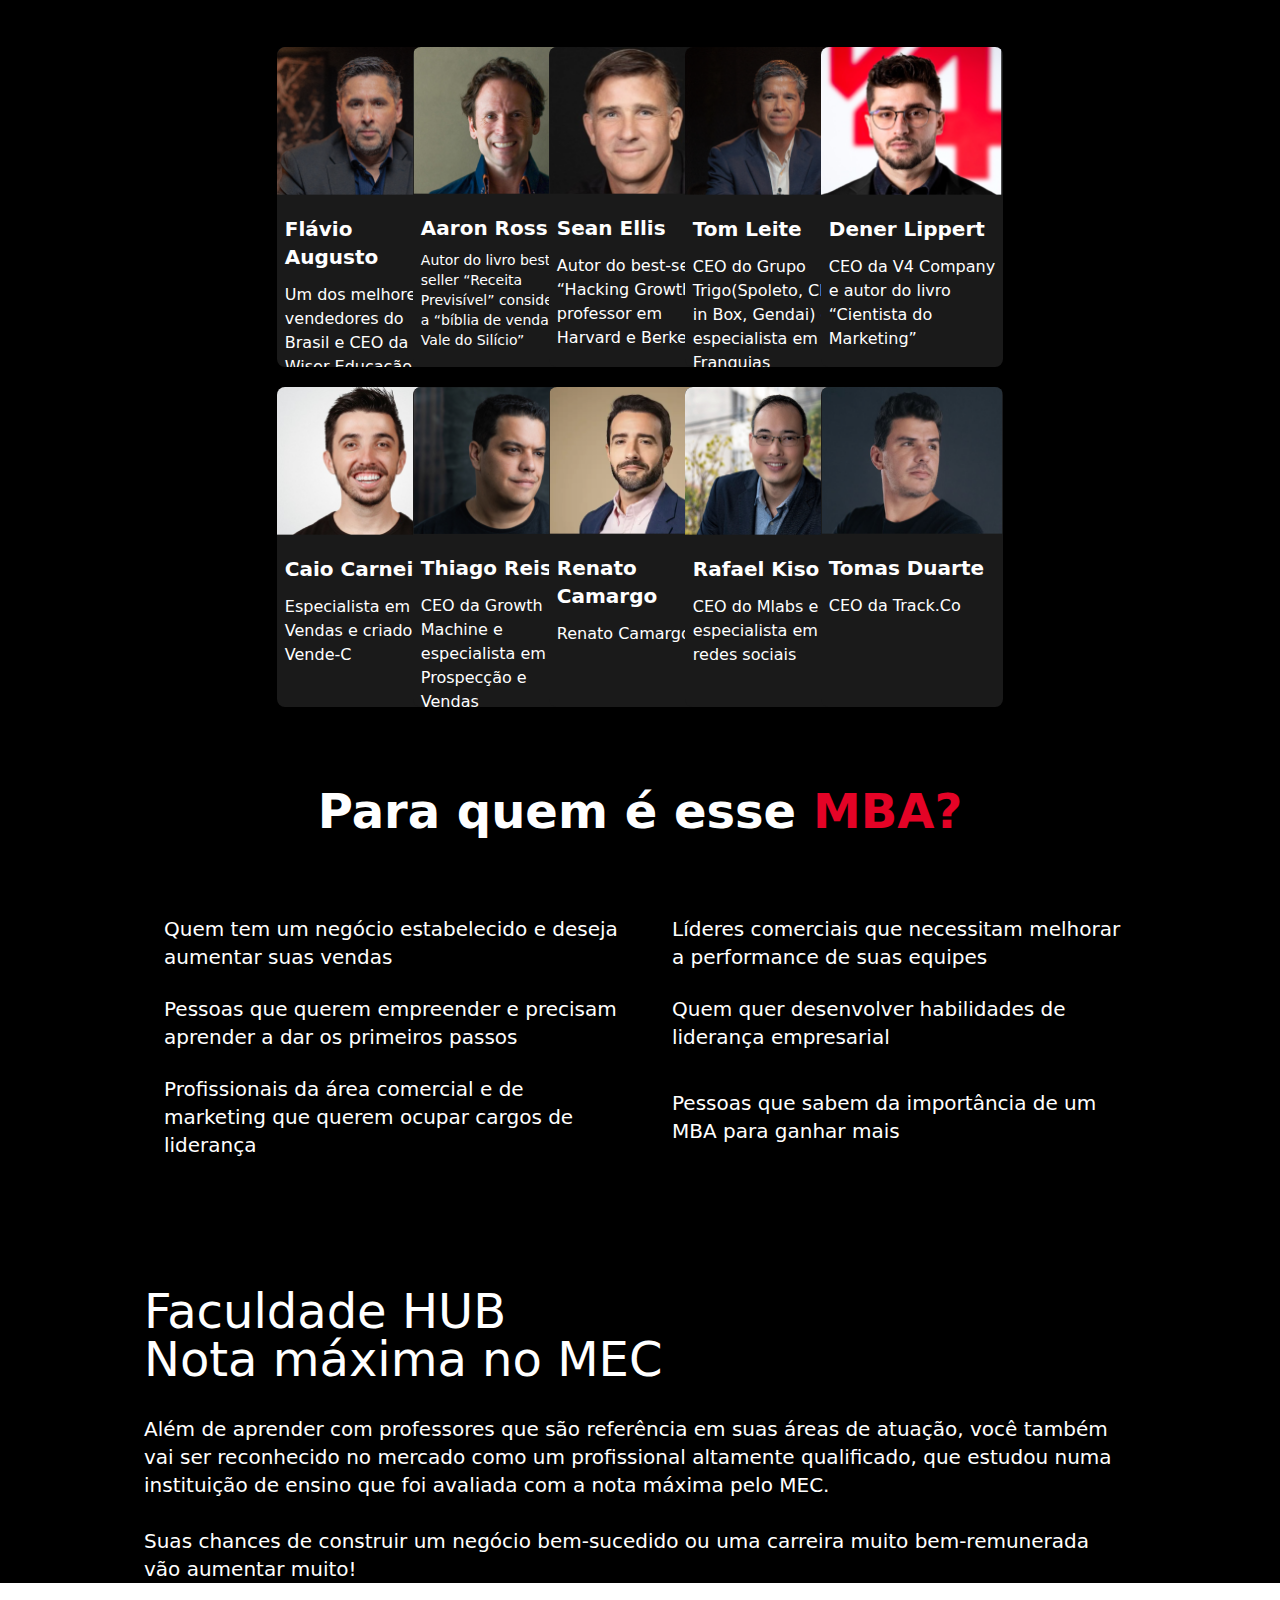
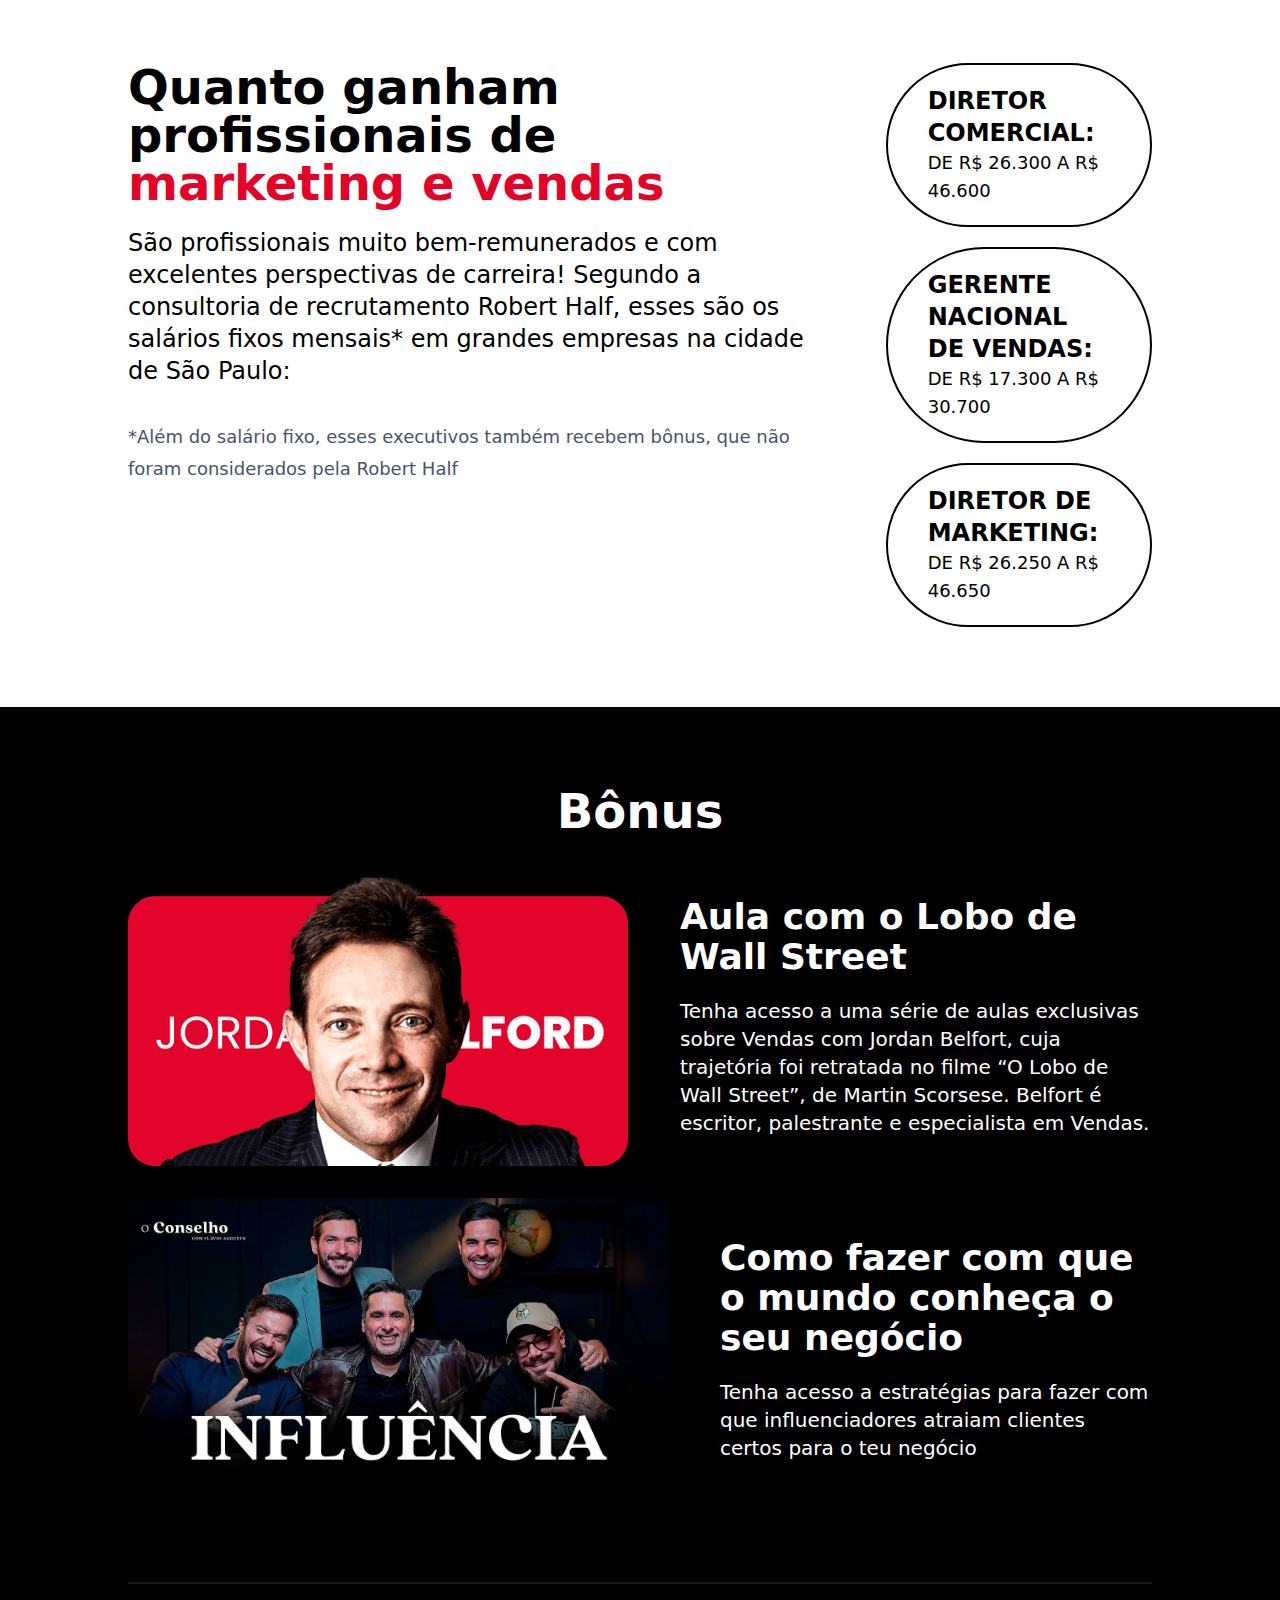
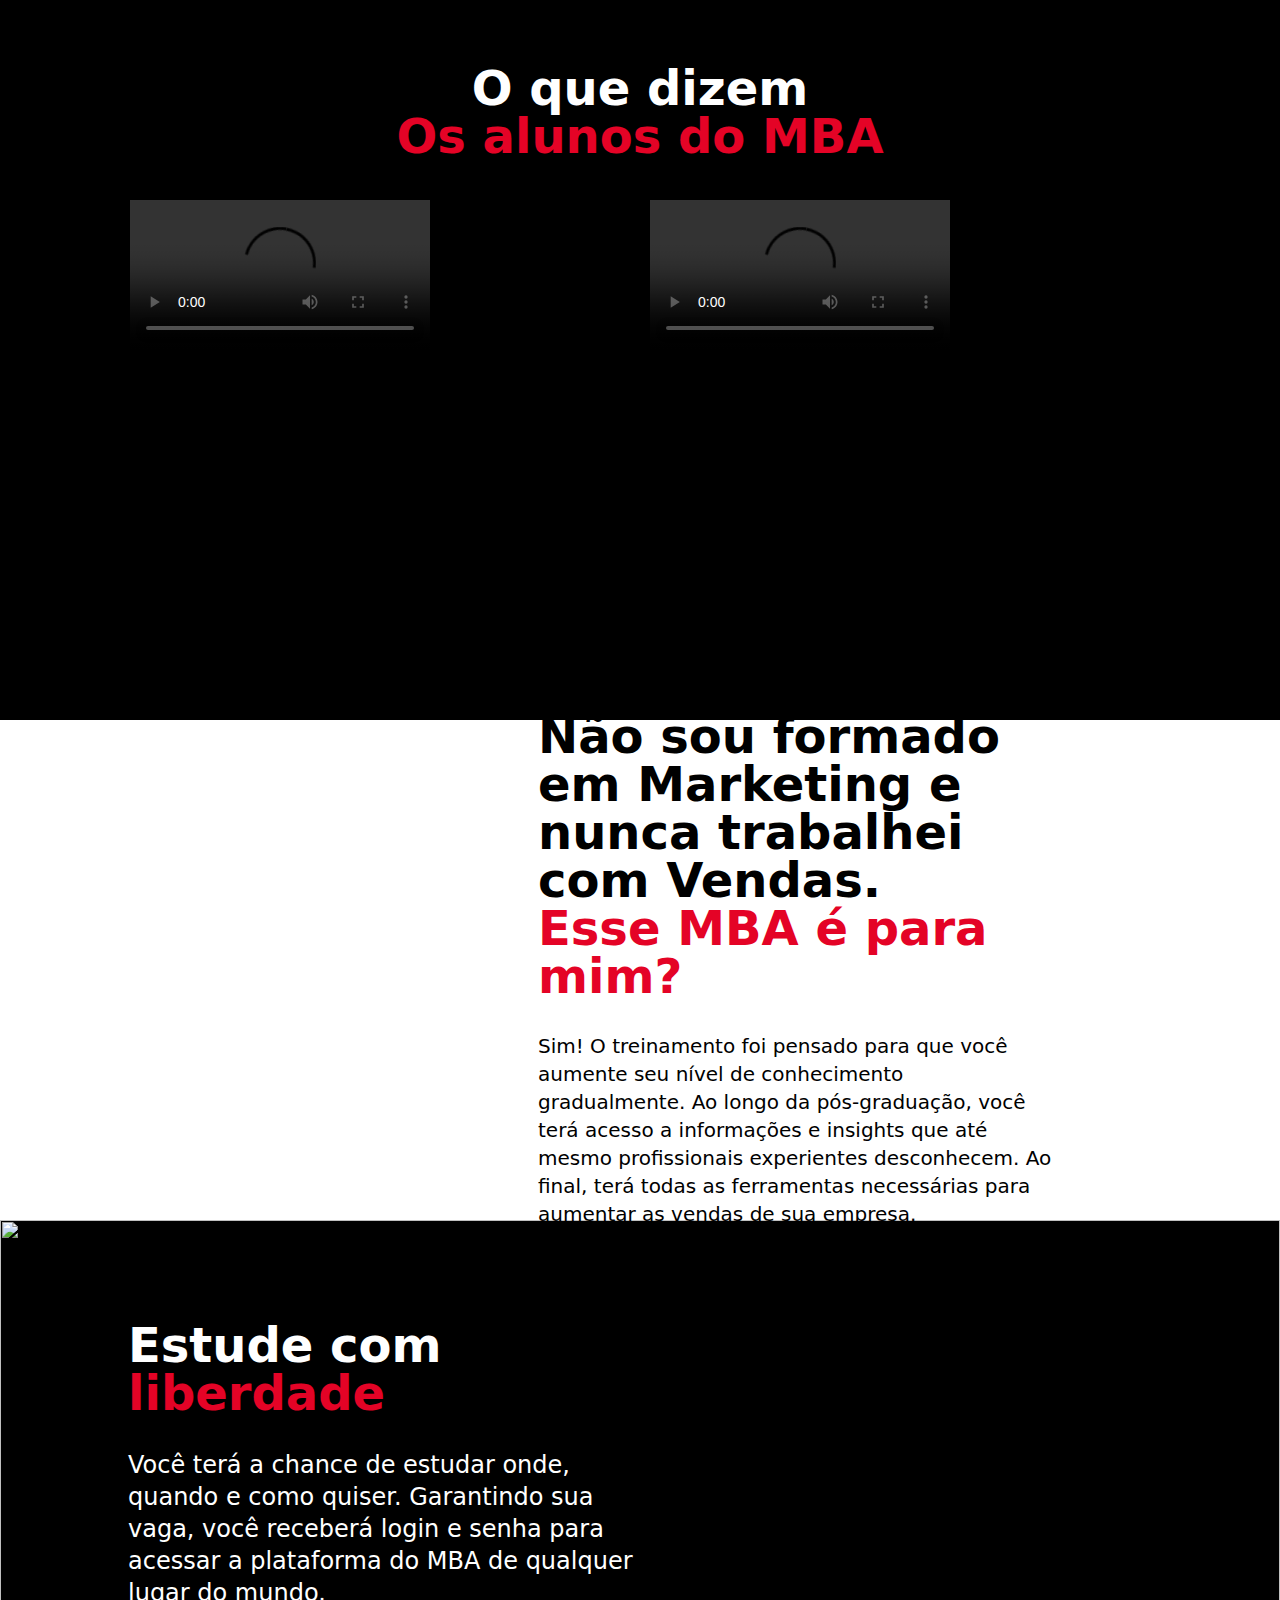
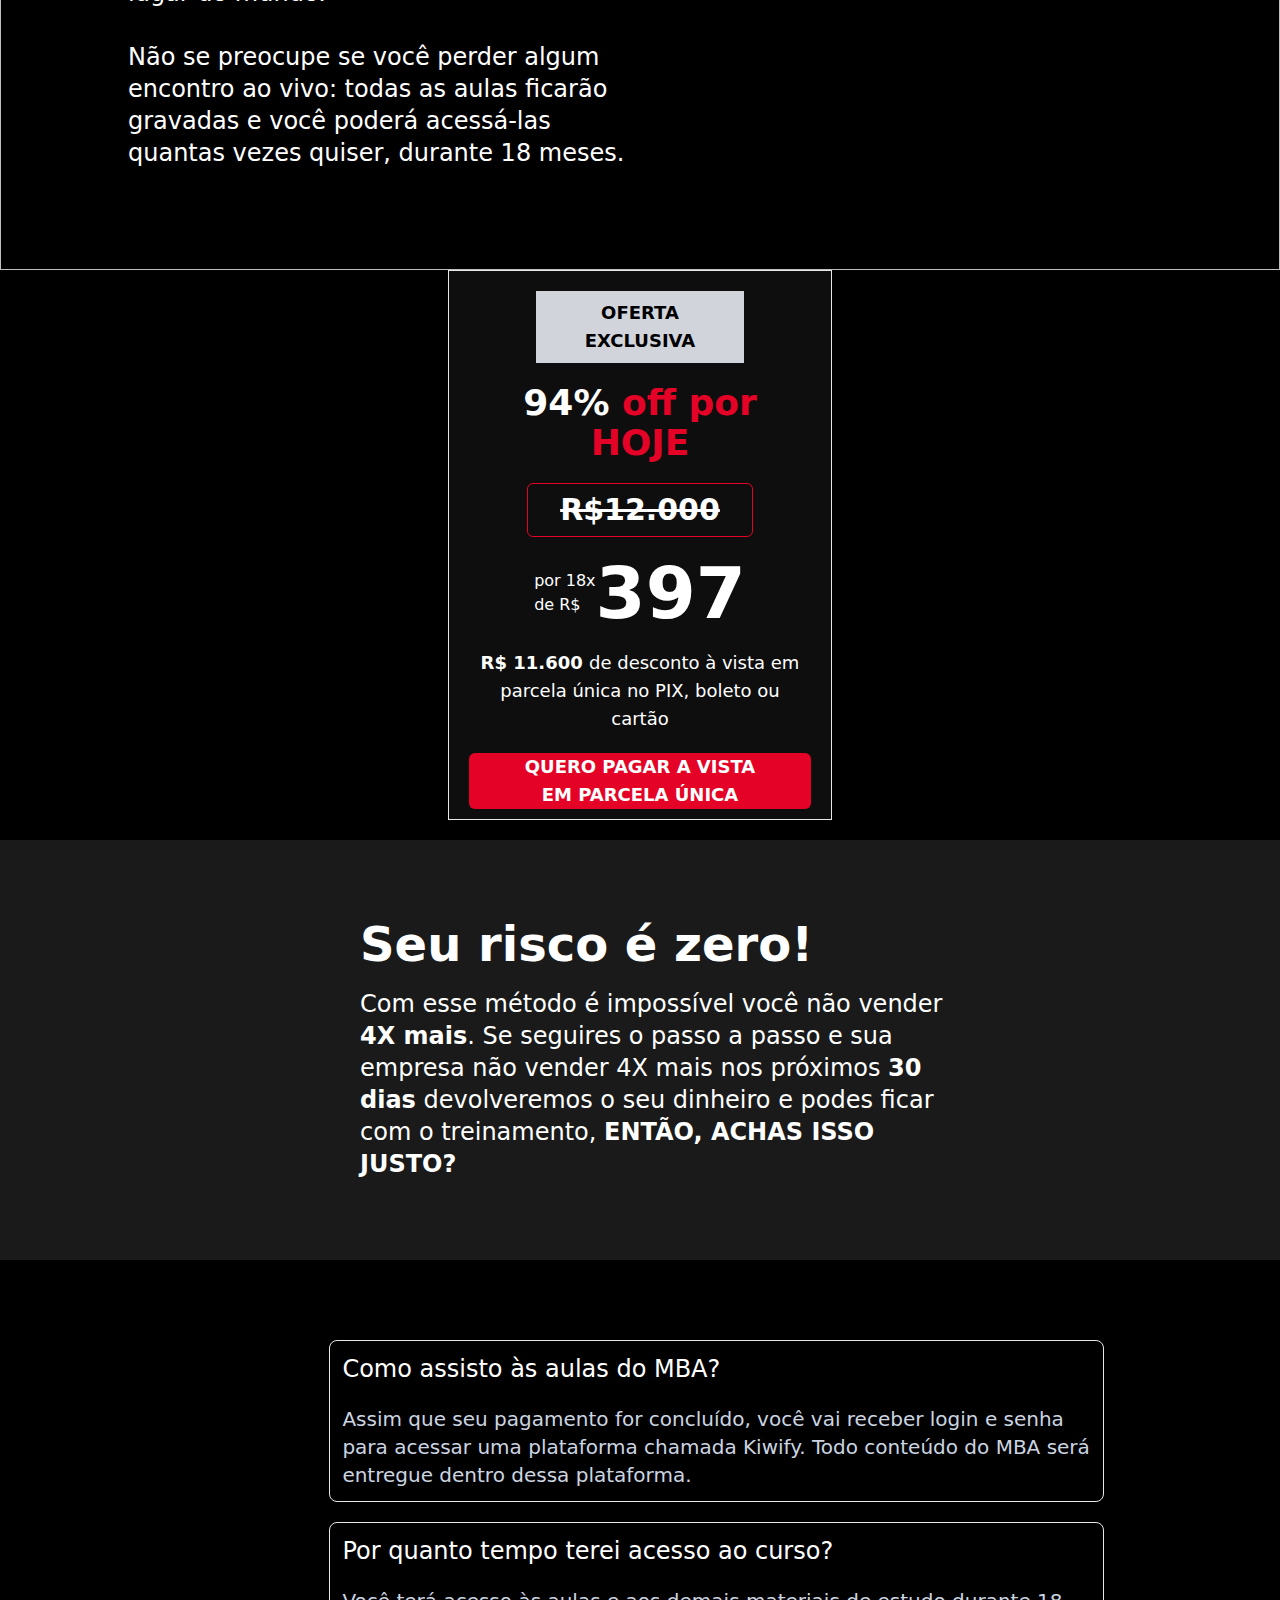
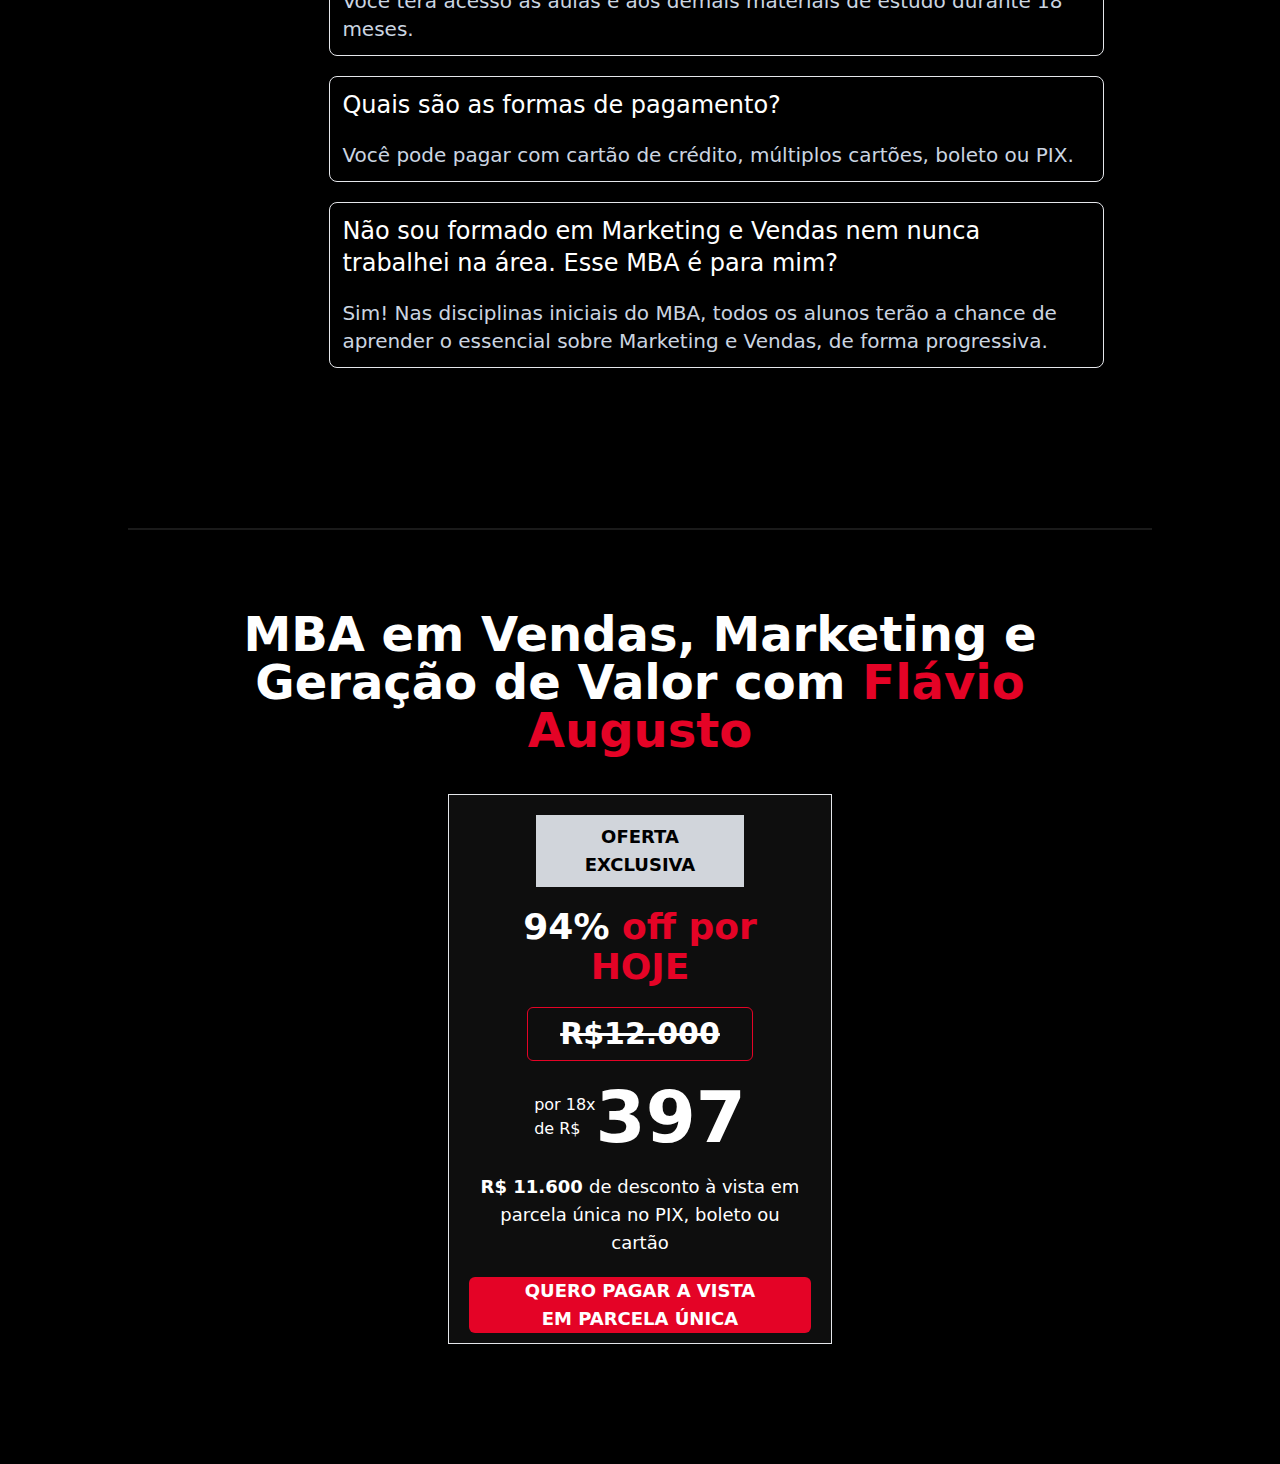
==== commit 38ec711c: "Actualizando" ====
--- a/index.html
+++ b/index.html
@@ -454,10 +454,13 @@
       </div>
       <div class="flex lg:flex-row flex-col gap-5">
         <div class=" lg:h-[400px]  lg:w-[500px] w-full">
-          <video src="./src/img/mp4/PROVA SOCIAL 1.mp4" controls></video>
+          <video controls>
+            <source src="./src/img/mp4/PROVA SOCIAL 1.mp4" >
         </div>
         <div class=" lg:h-[400px] lg:w-[500px] w-full">
-          <video src="./src/img/mp4/PROVA SOCIAL 2.mp4" controls></video>
+          <video  controls>
+            <source src="./src/img/mp4/PROVA SOCIAL 2.mp4">
+          </video>
         </div>
       </div>
 
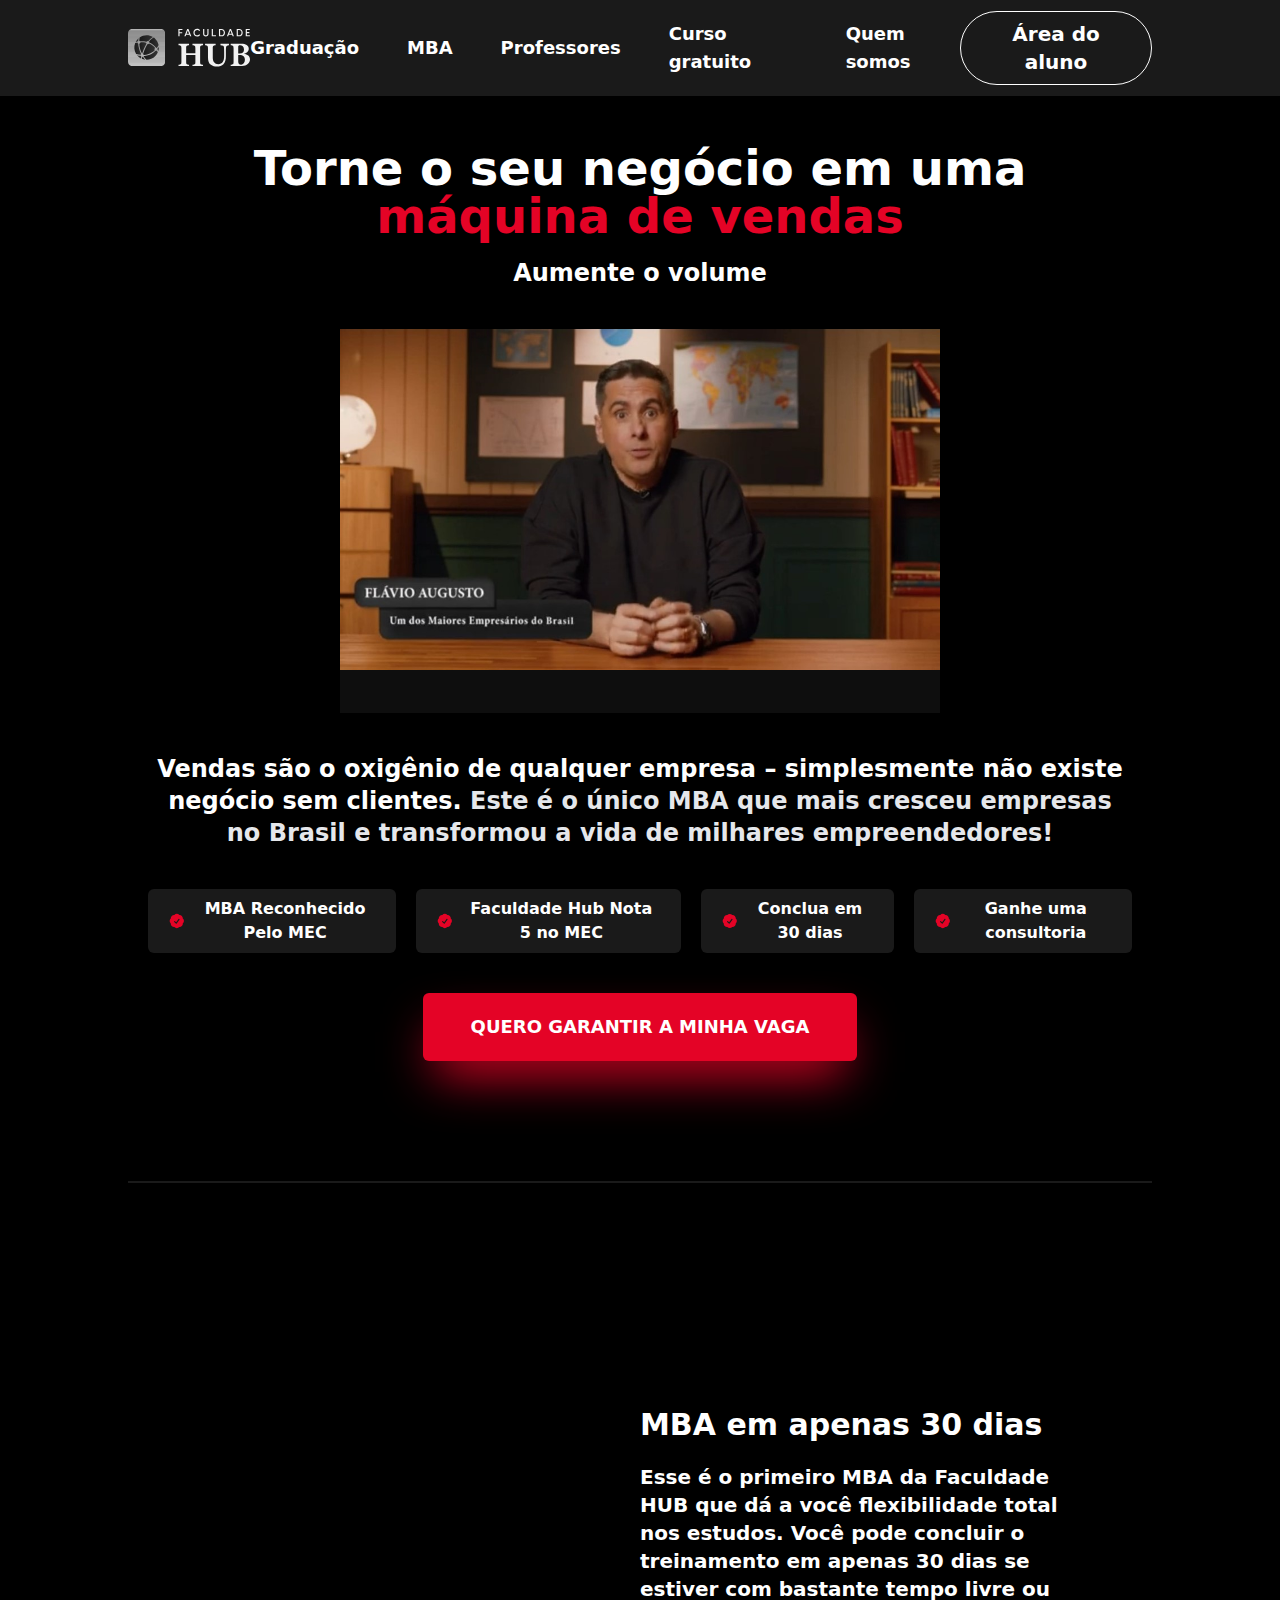
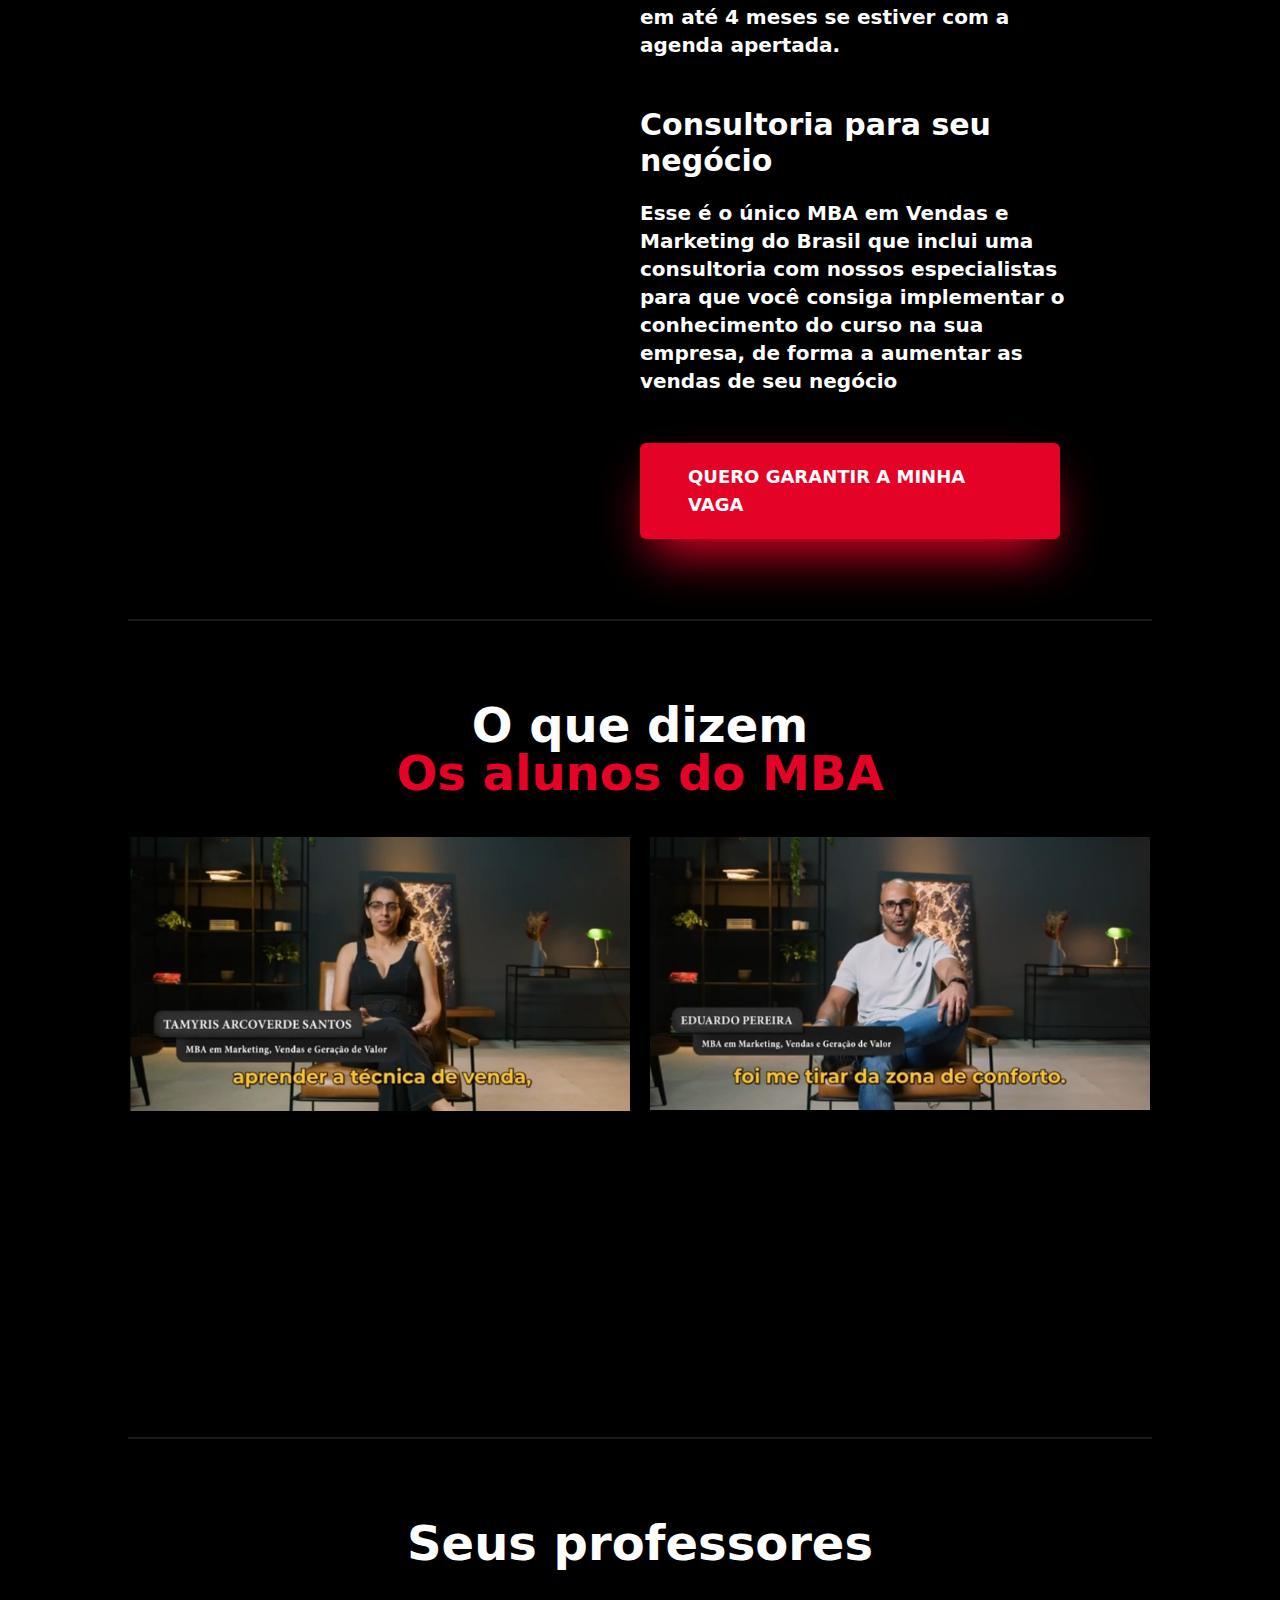
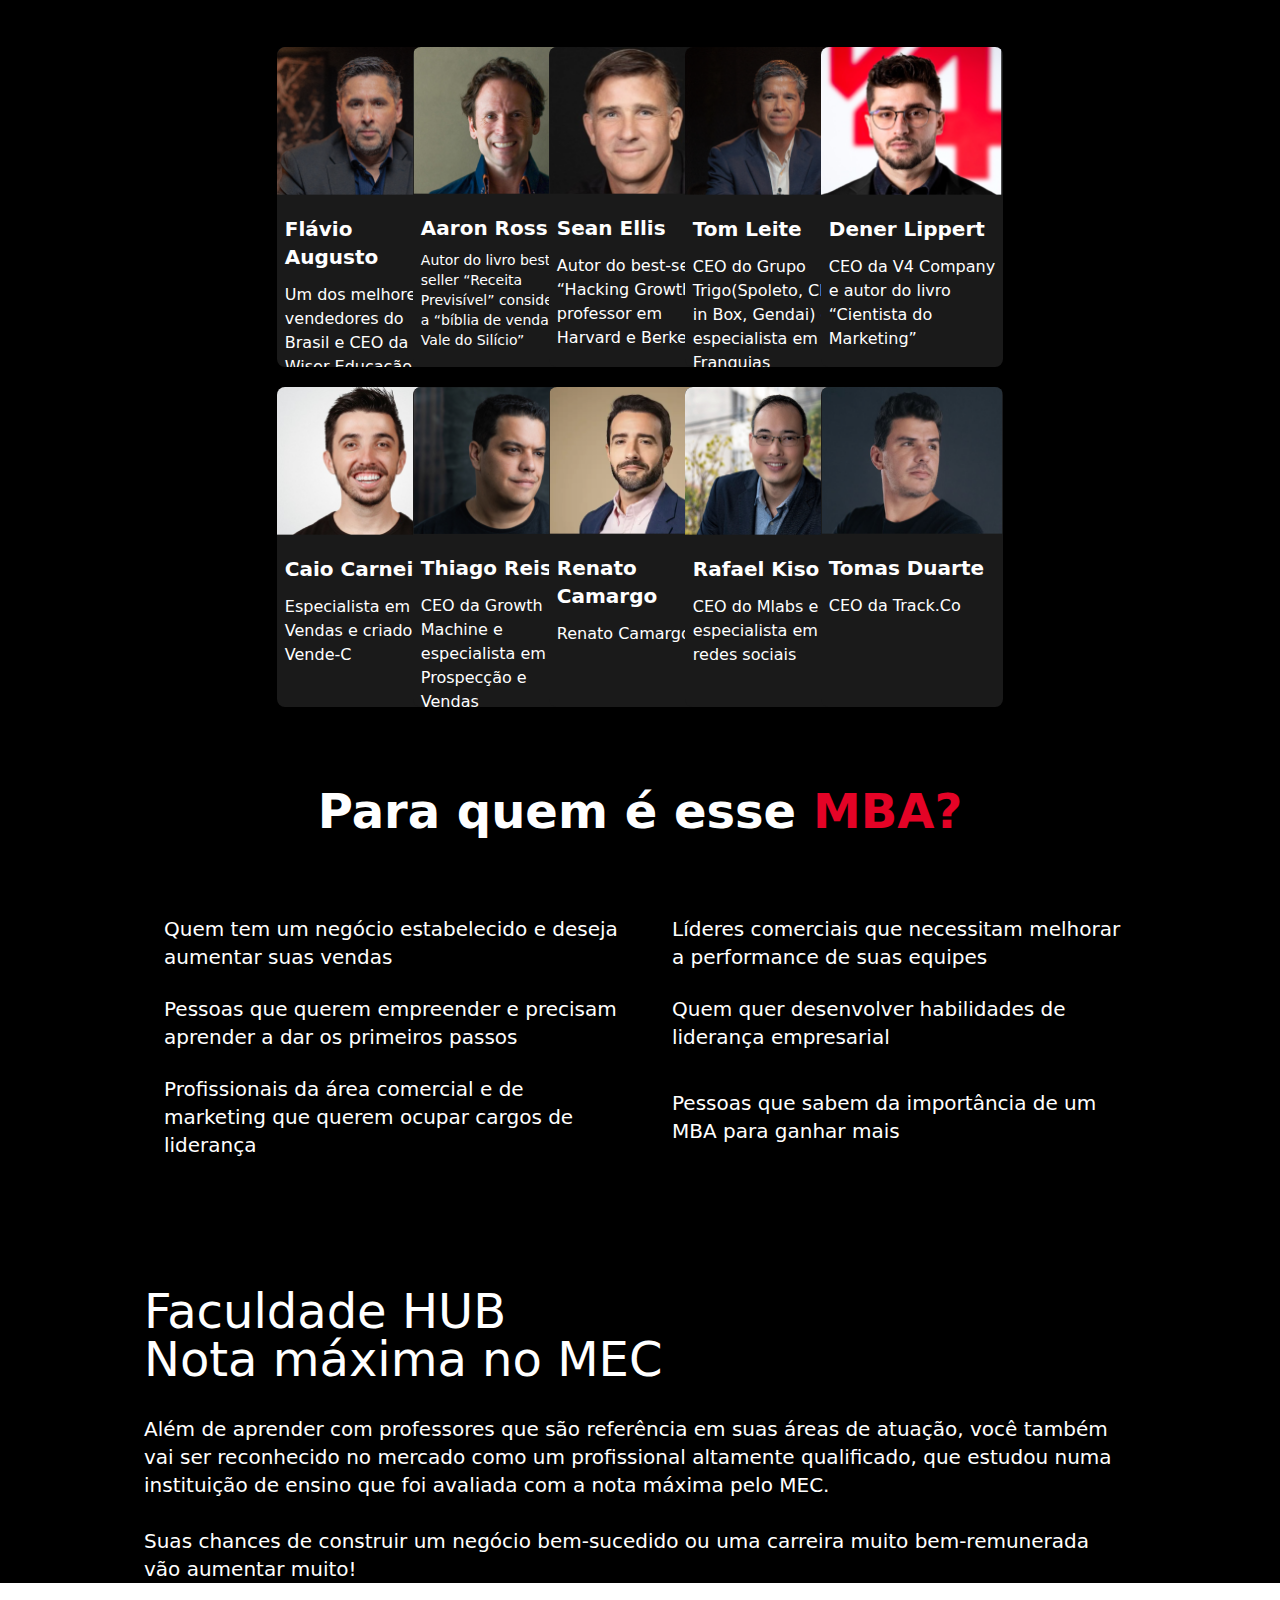
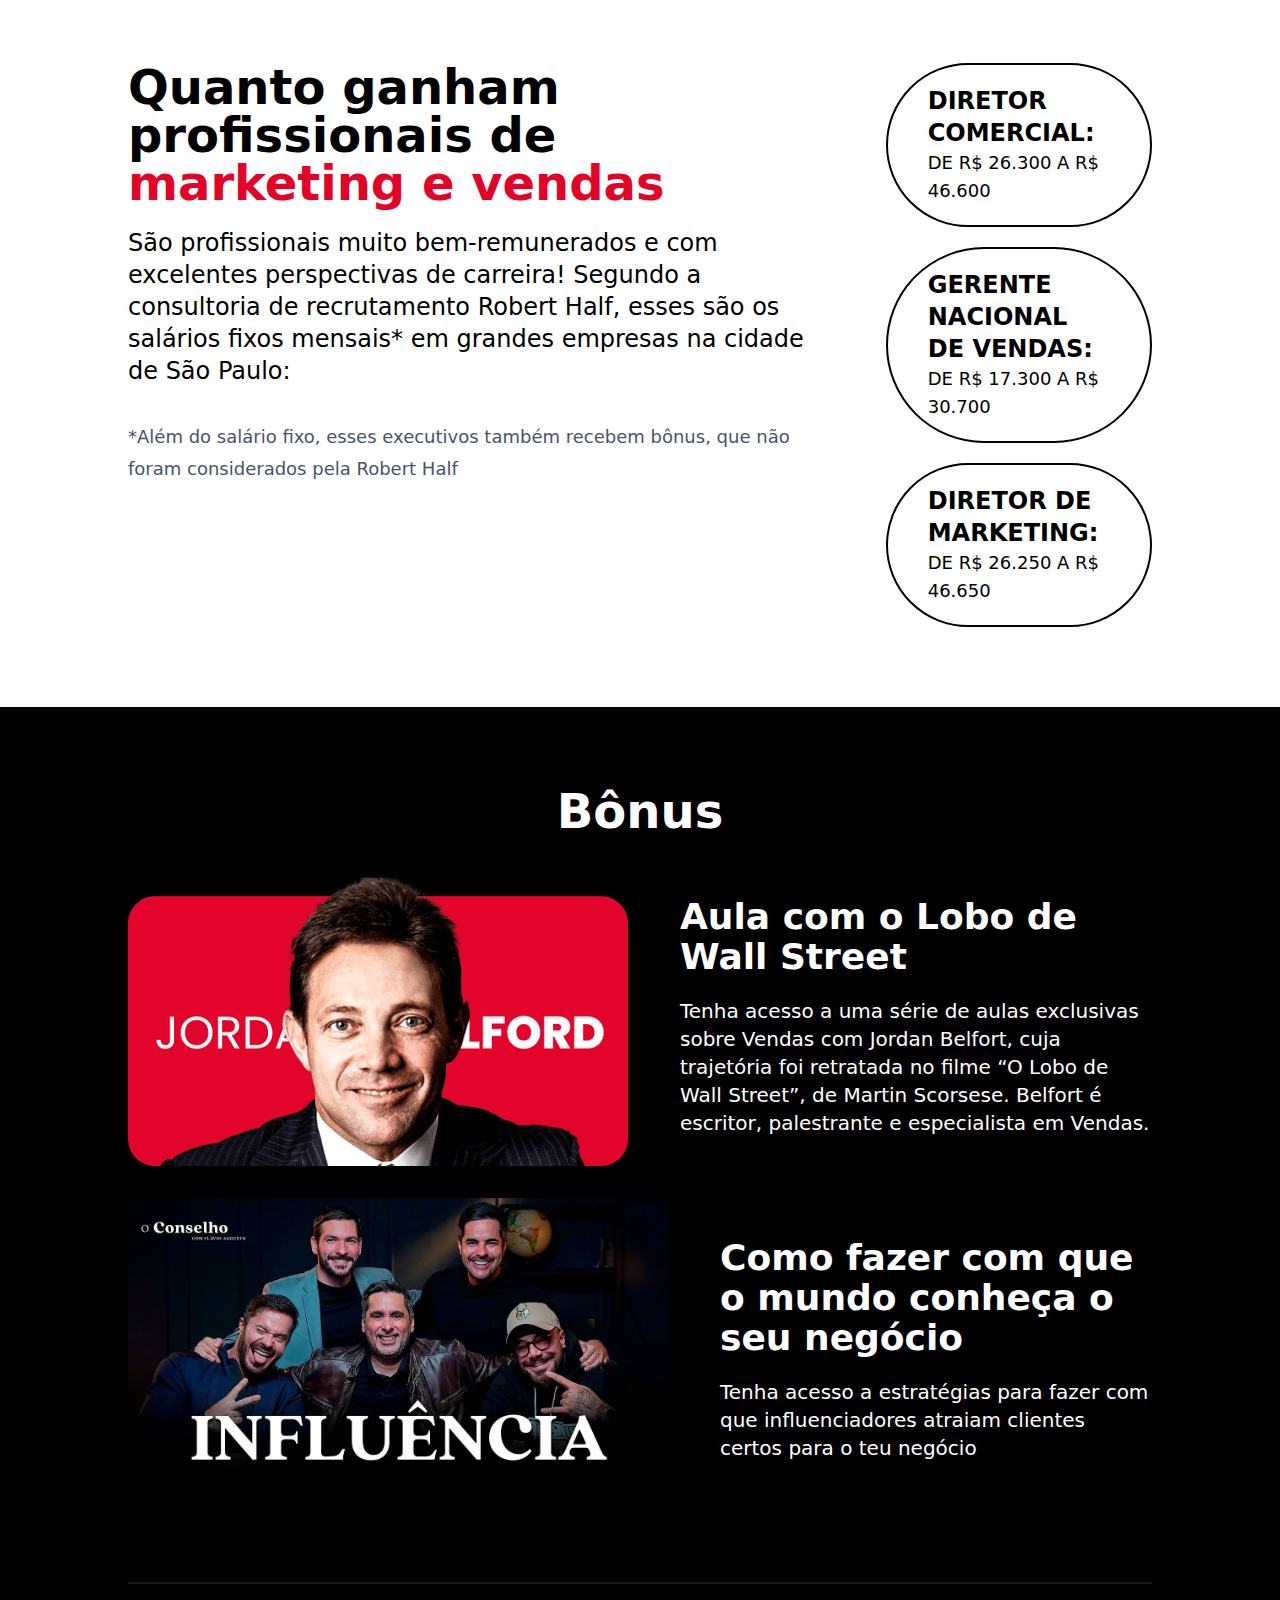
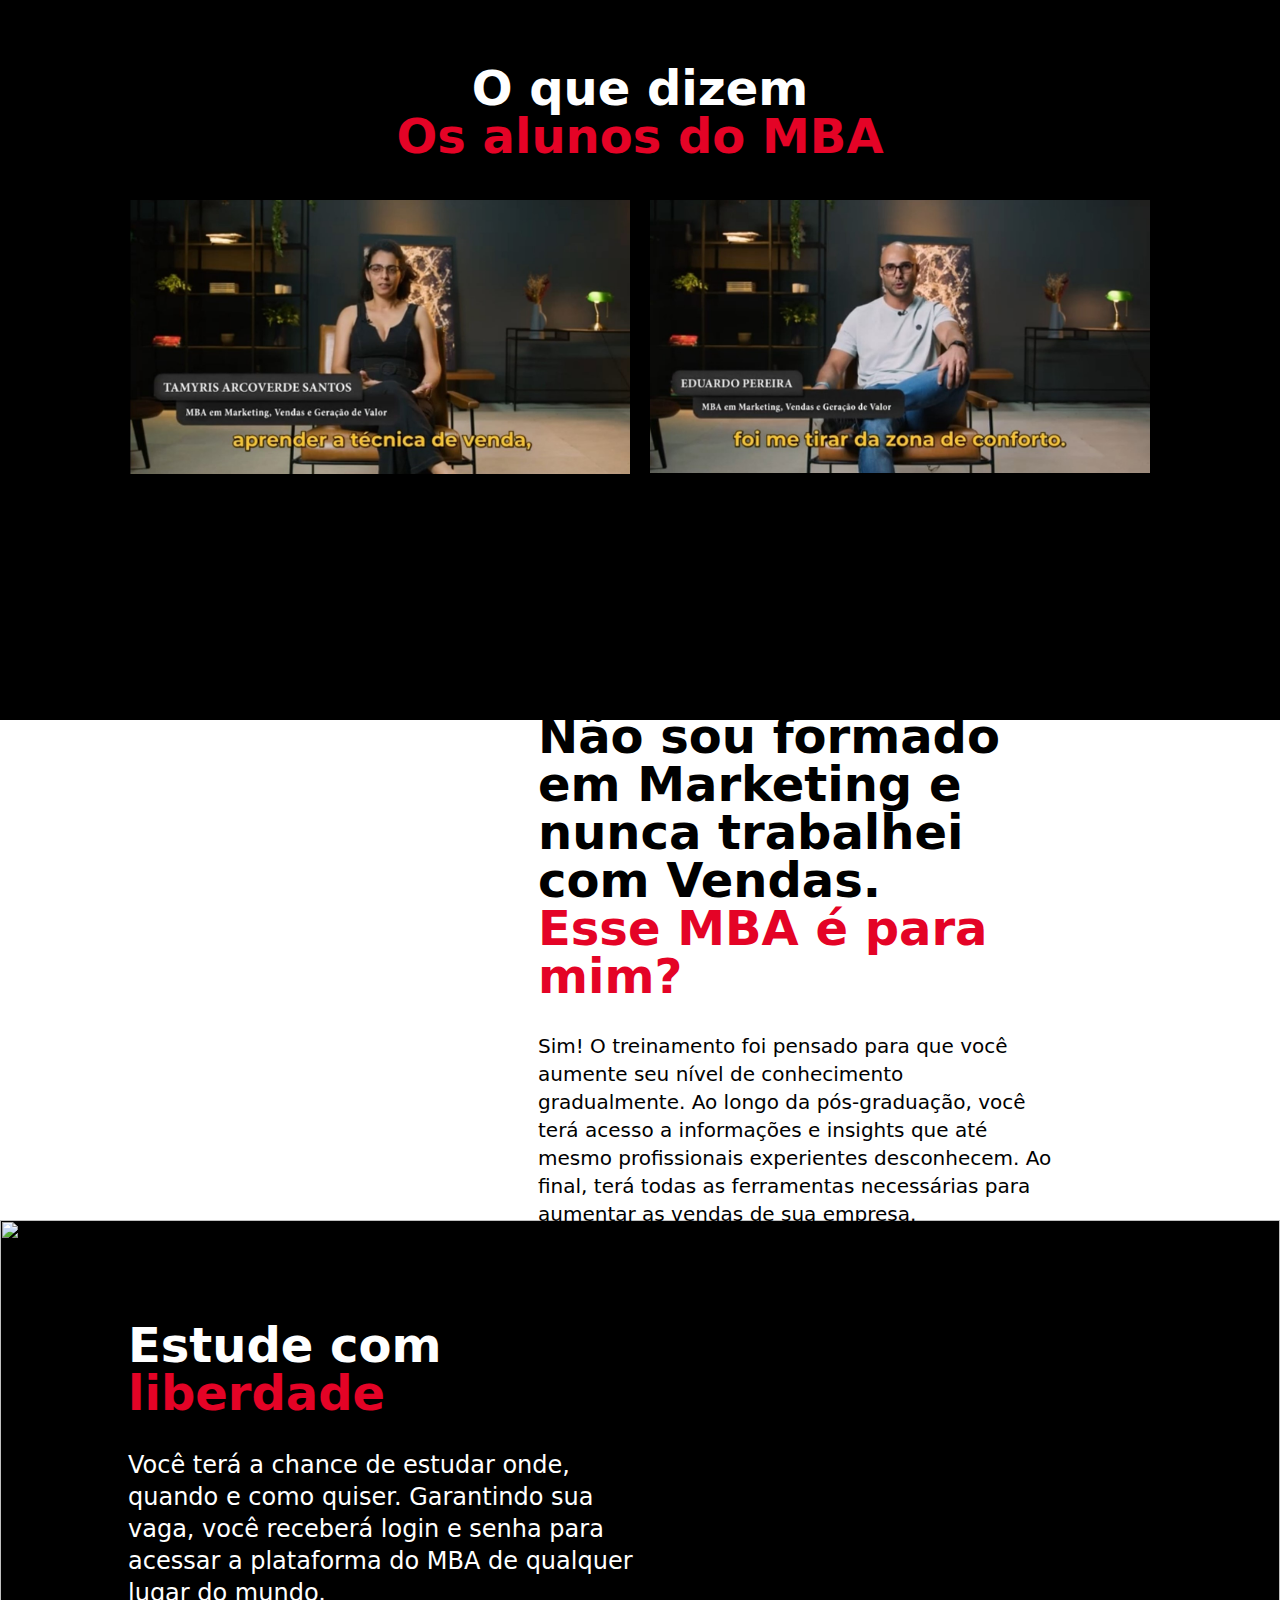
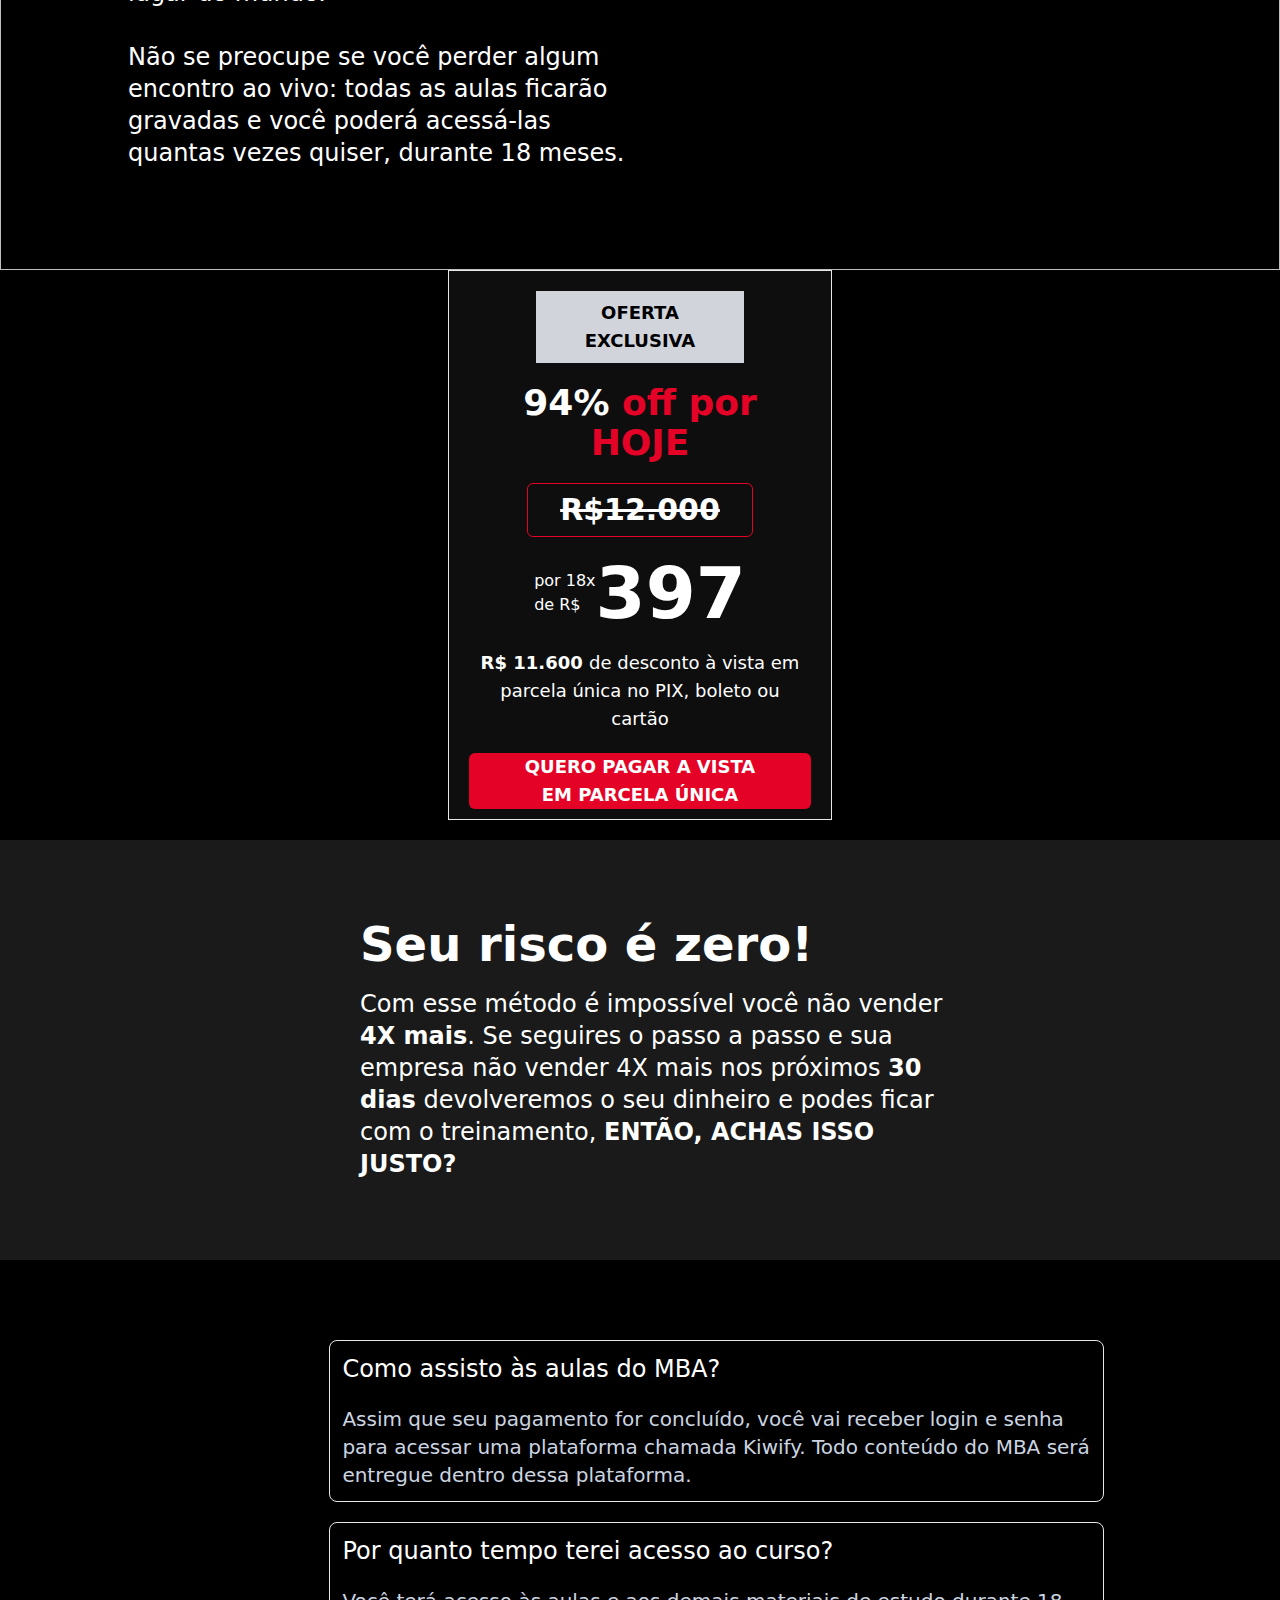
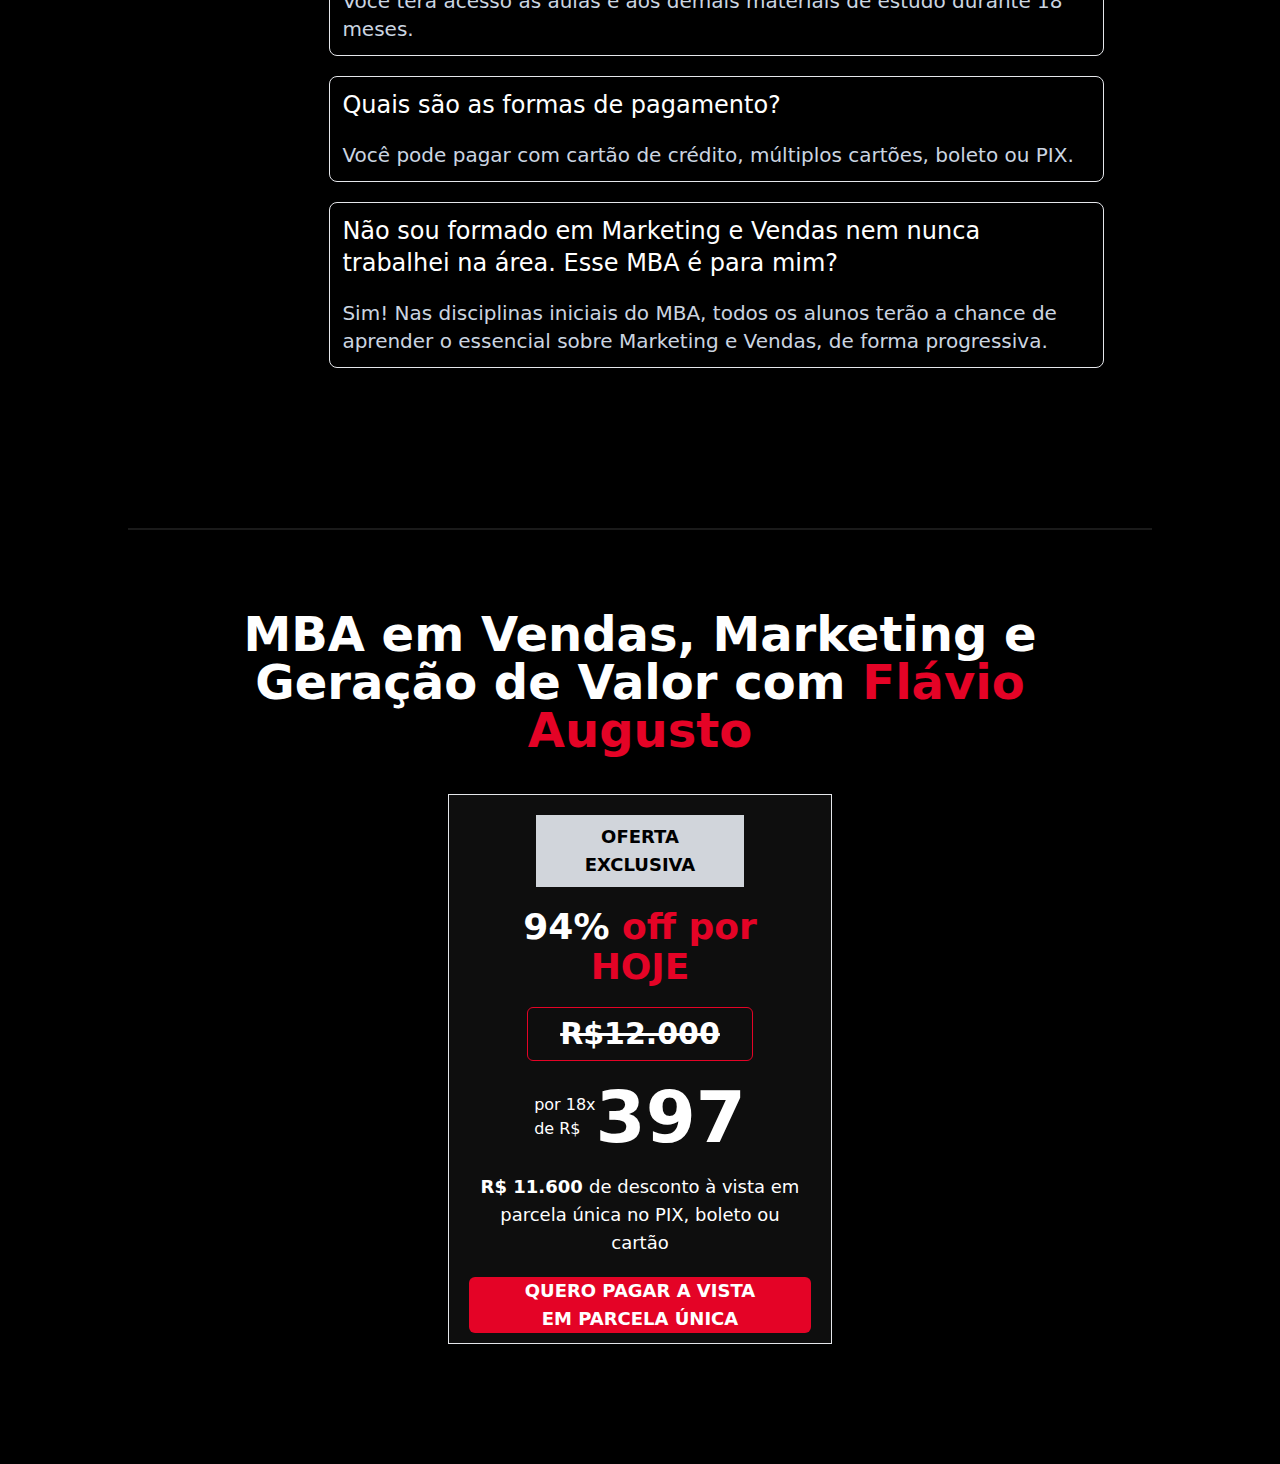
==== commit 26e54379: "Actualizado" ====
--- a/index.html
+++ b/index.html
@@ -183,10 +183,10 @@
       </div>
       <div class="flex lg:flex-row flex-col gap-5">
         <div class=" lg:h-[400px]  lg:w-[500px] w-full">
-          <video src="./src/img/mp4/PROVA SOCIAL 1.mp4" controls></video>
+          <img src="./src/img/mp4/pv-1.jpg" alt="">
         </div>
         <div class=" lg:h-[400px] lg:w-[500px] w-full">
-          <video src="./src/img/mp4/PROVA SOCIAL 2.mp4" controls></video>
+          <img src="./src/img/mp4/pv-2.jpg" alt="">
         </div>
       </div>
 
@@ -454,13 +454,10 @@
       </div>
       <div class="flex lg:flex-row flex-col gap-5">
         <div class=" lg:h-[400px]  lg:w-[500px] w-full">
-          <video controls>
-            <source src="./src/img/mp4/PROVA SOCIAL 1.mp4" >
+          <img src="./src/img/mp4/pv-1.jpg" alt="">
         </div>
         <div class=" lg:h-[400px] lg:w-[500px] w-full">
-          <video  controls>
-            <source src="./src/img/mp4/PROVA SOCIAL 2.mp4">
-          </video>
+          <img src="./src/img/mp4/pv-2.jpg" alt="">
         </div>
       </div>
 
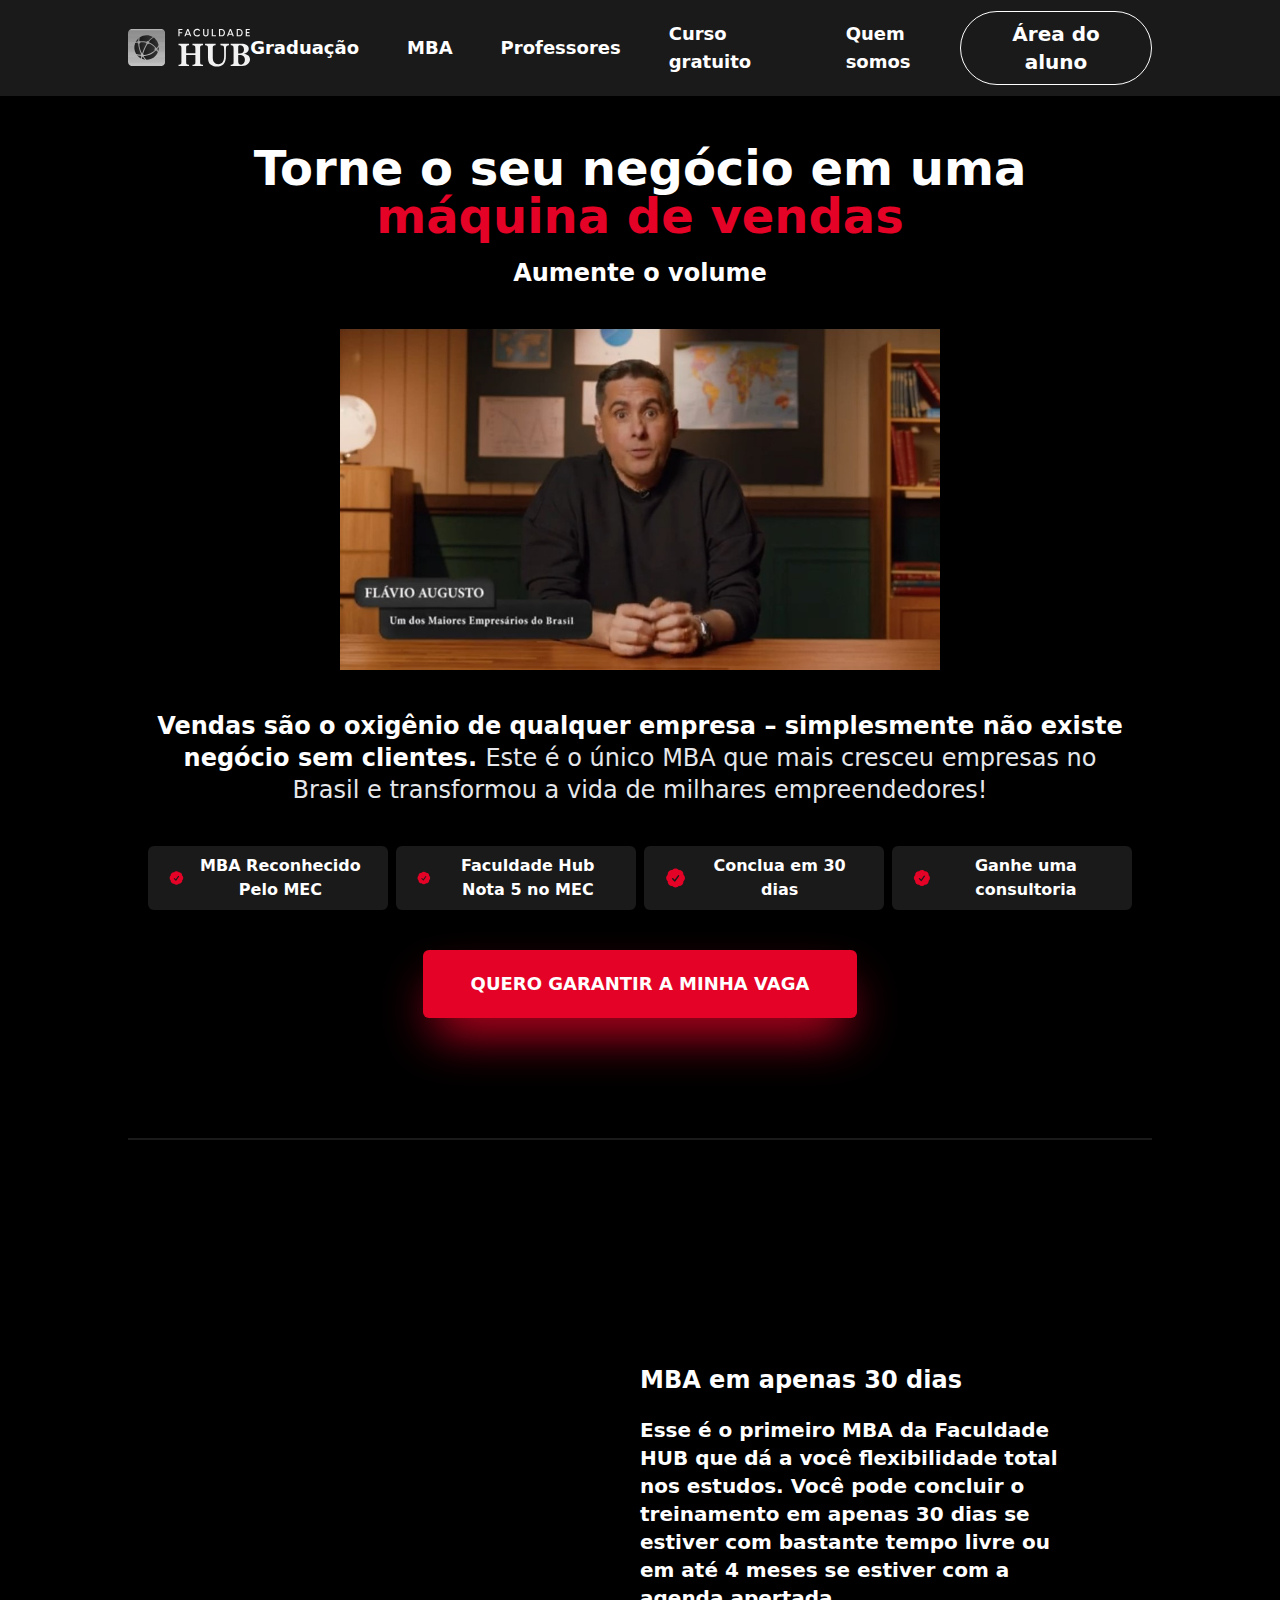
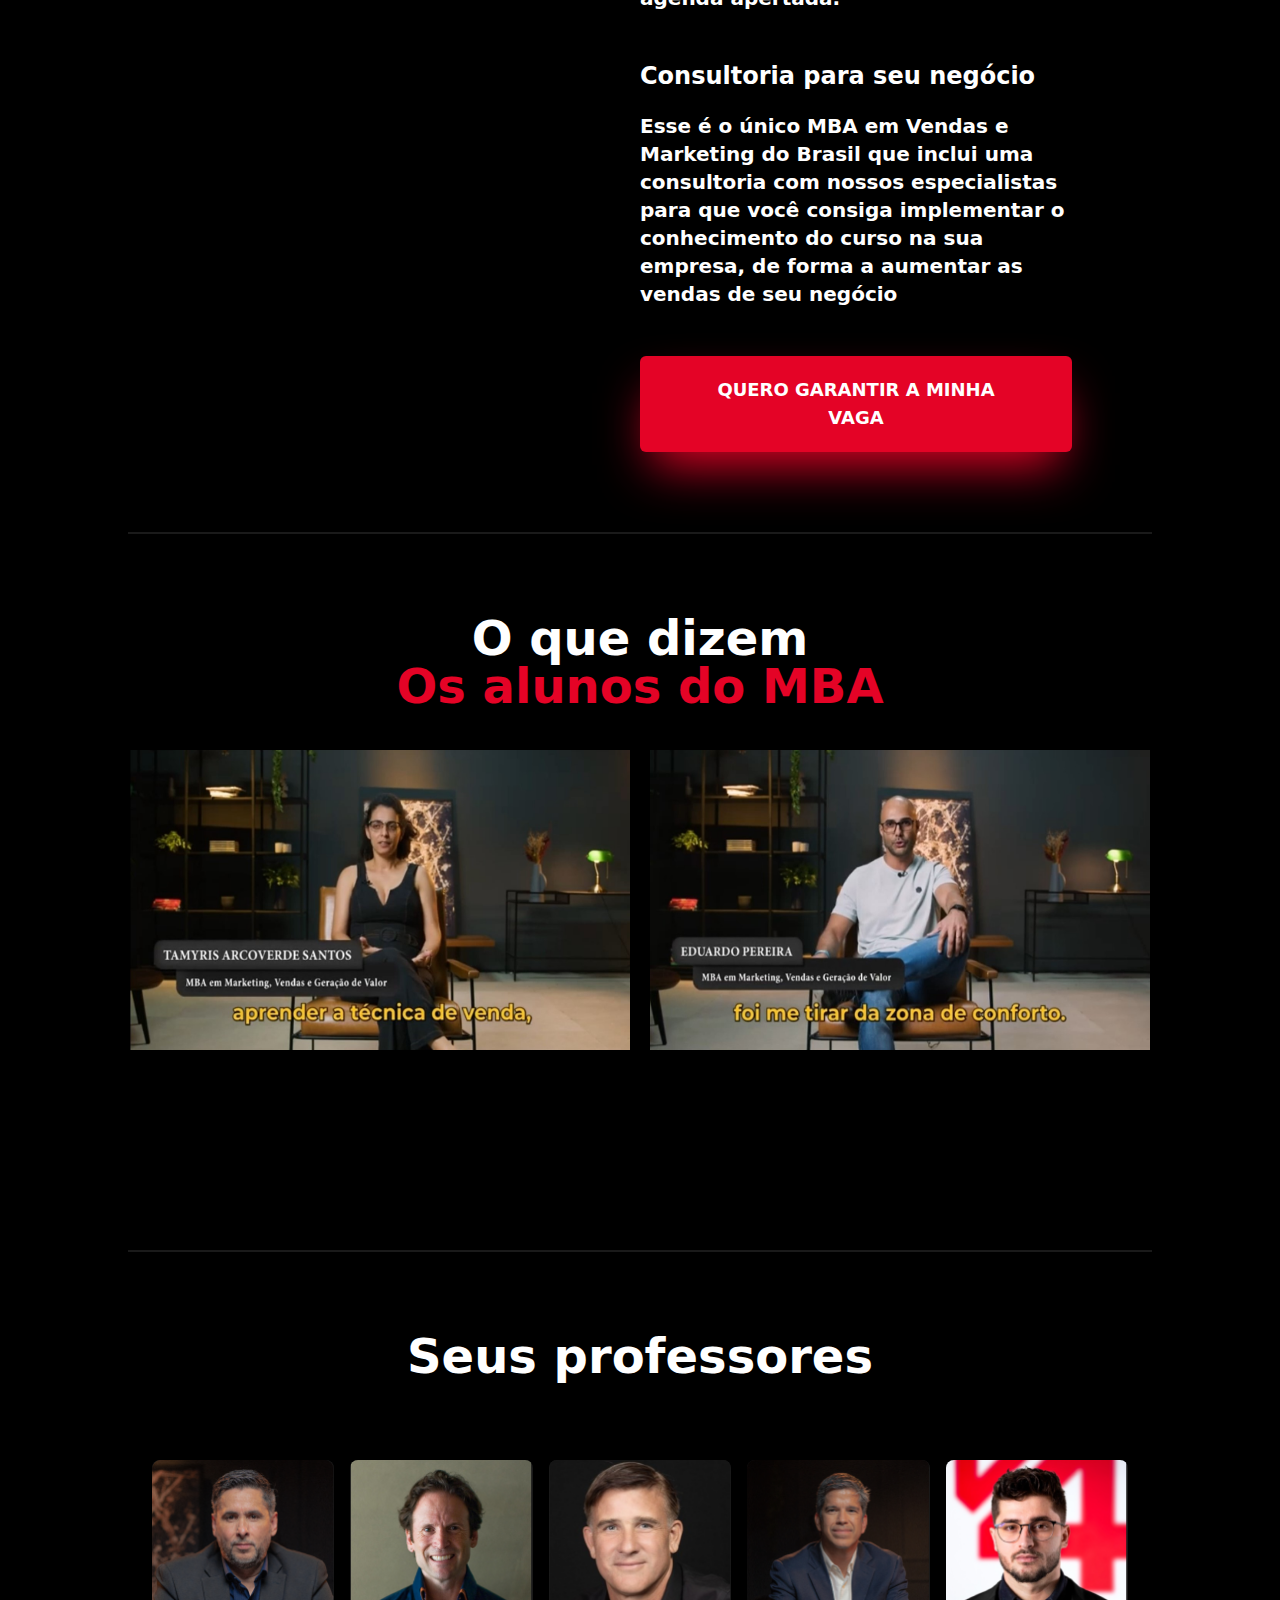
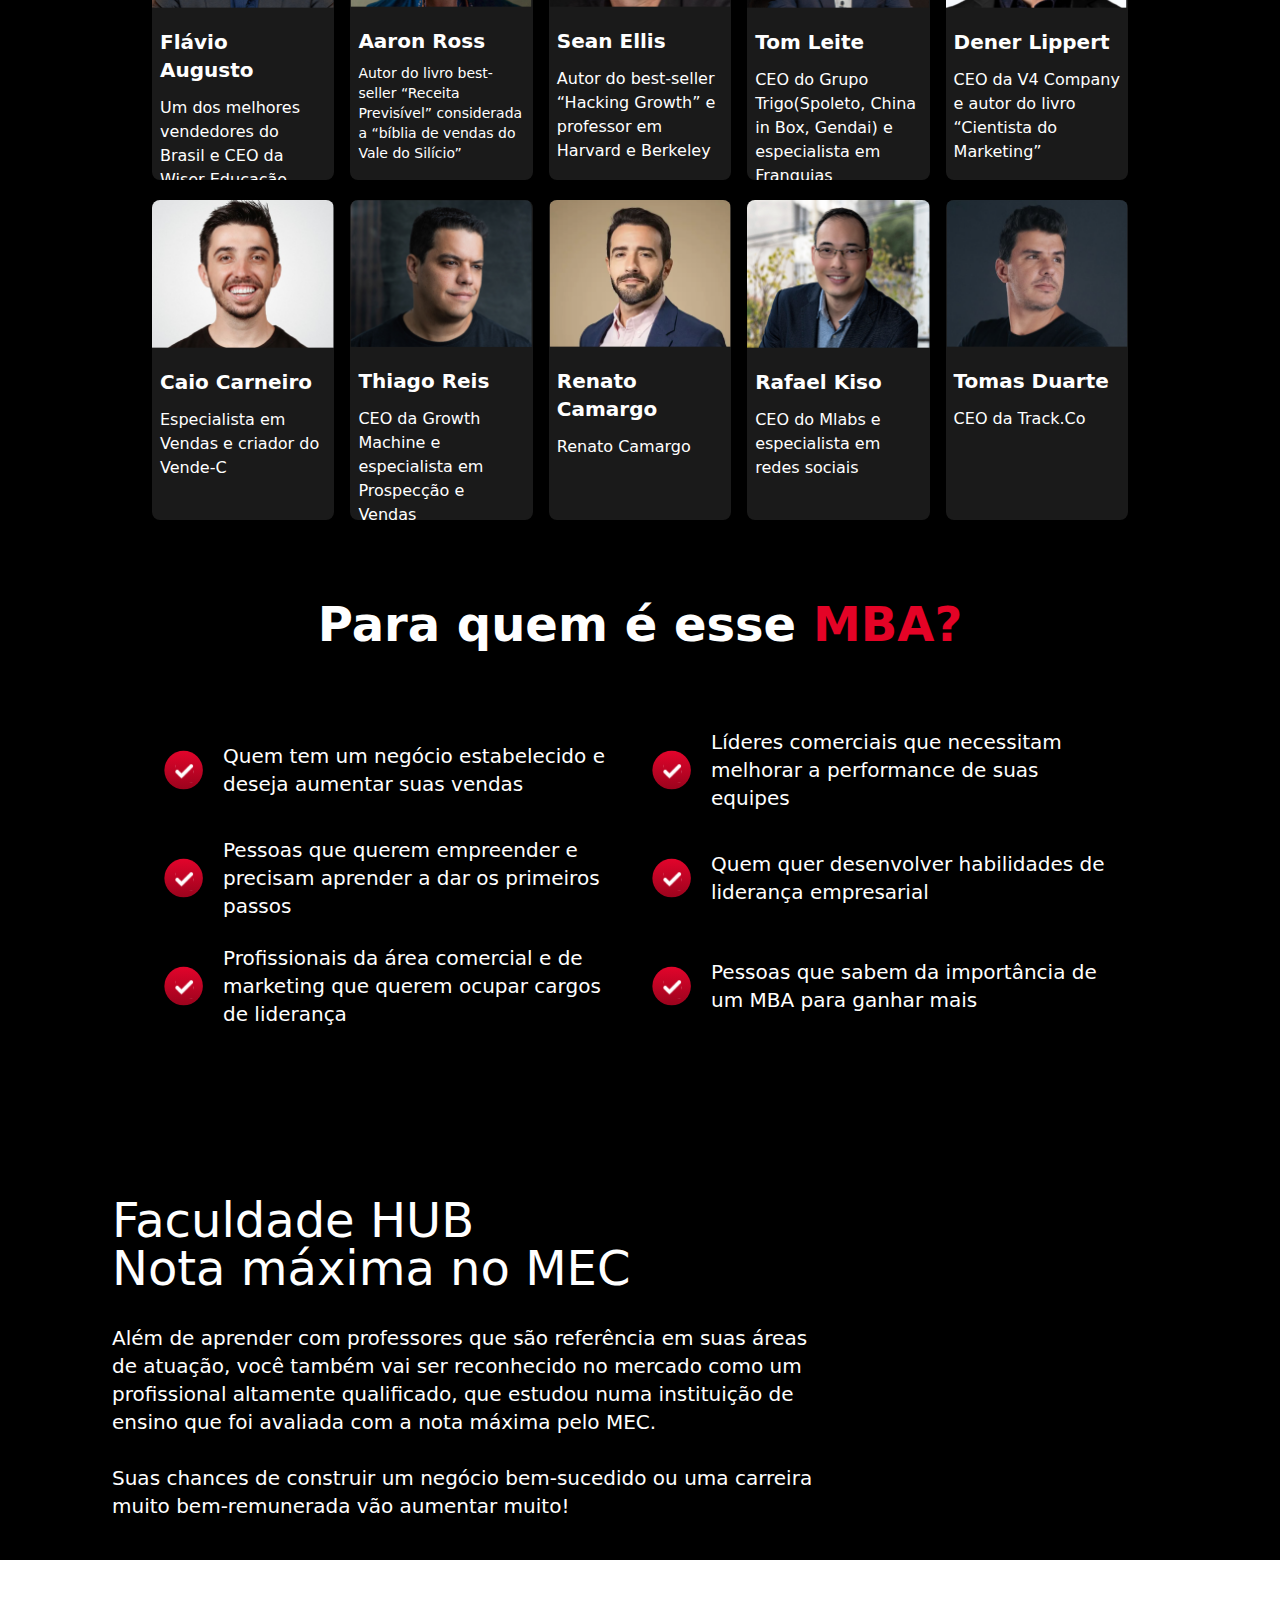
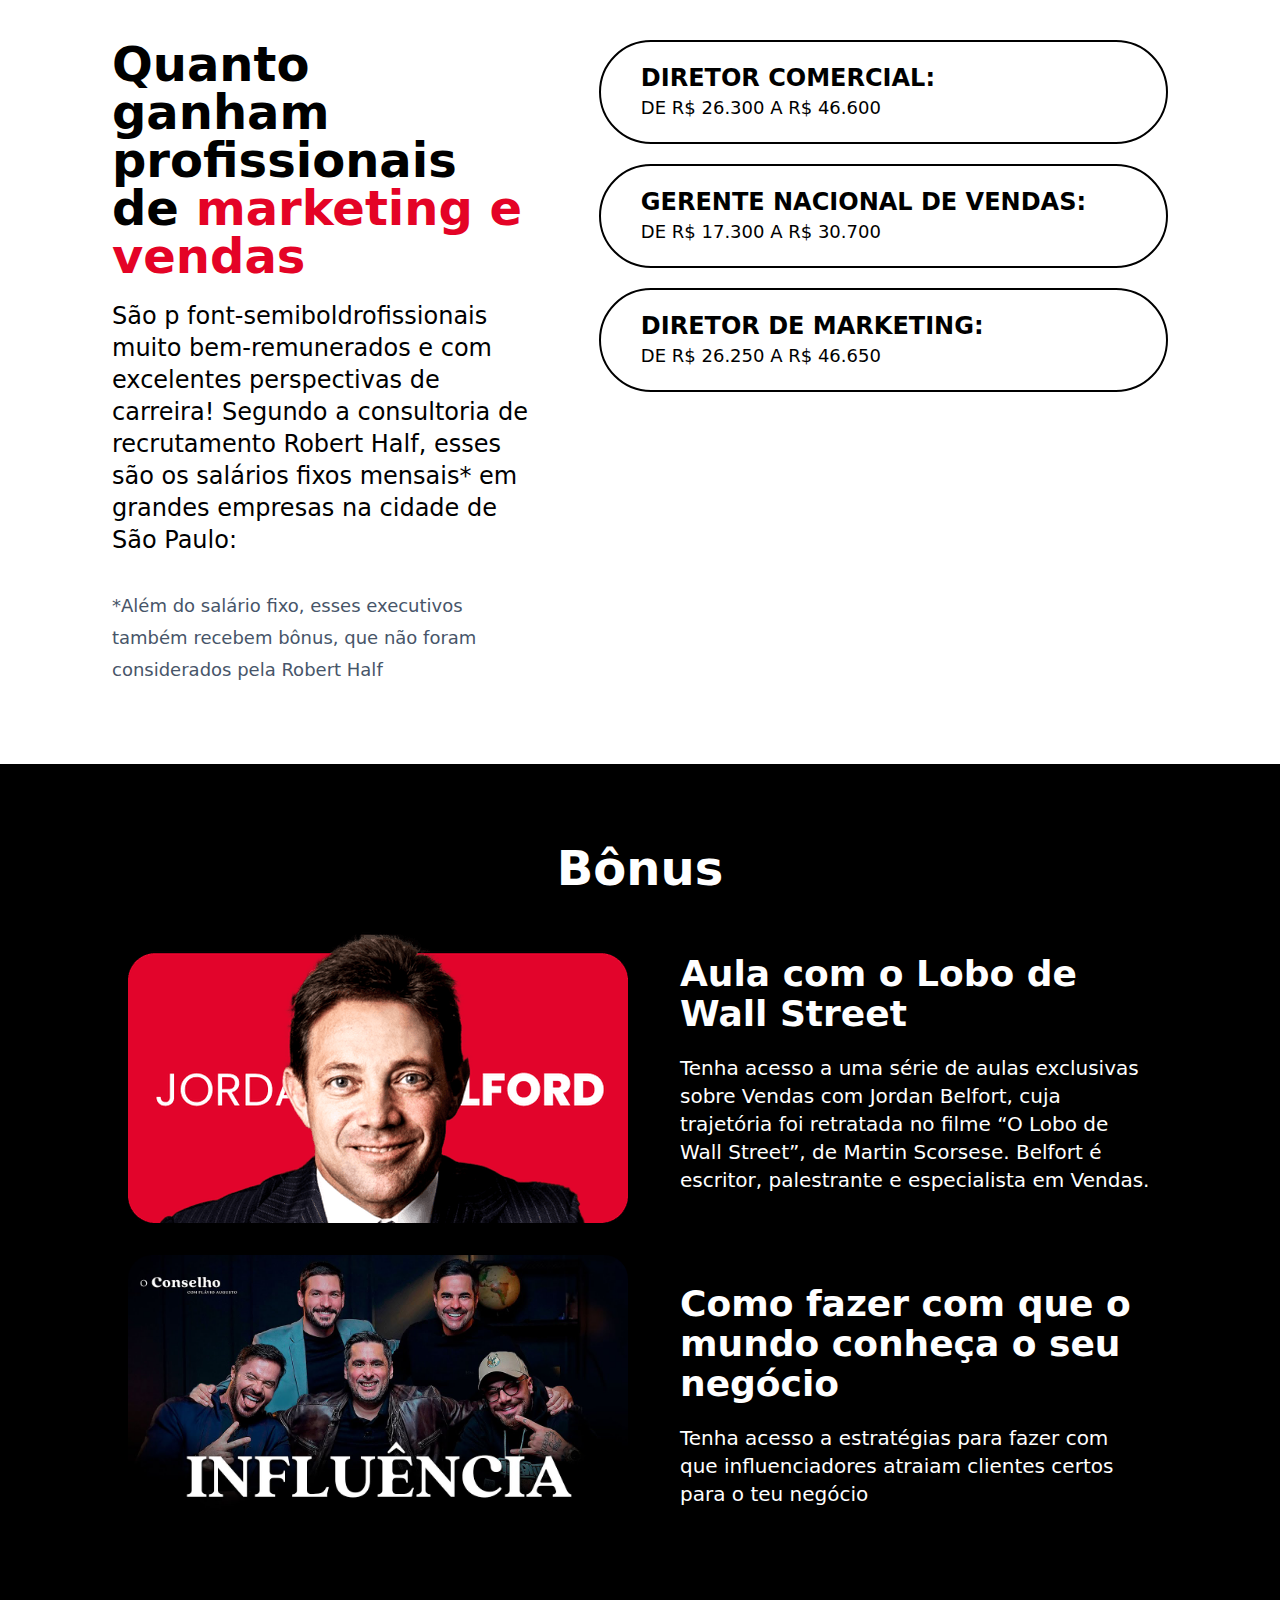
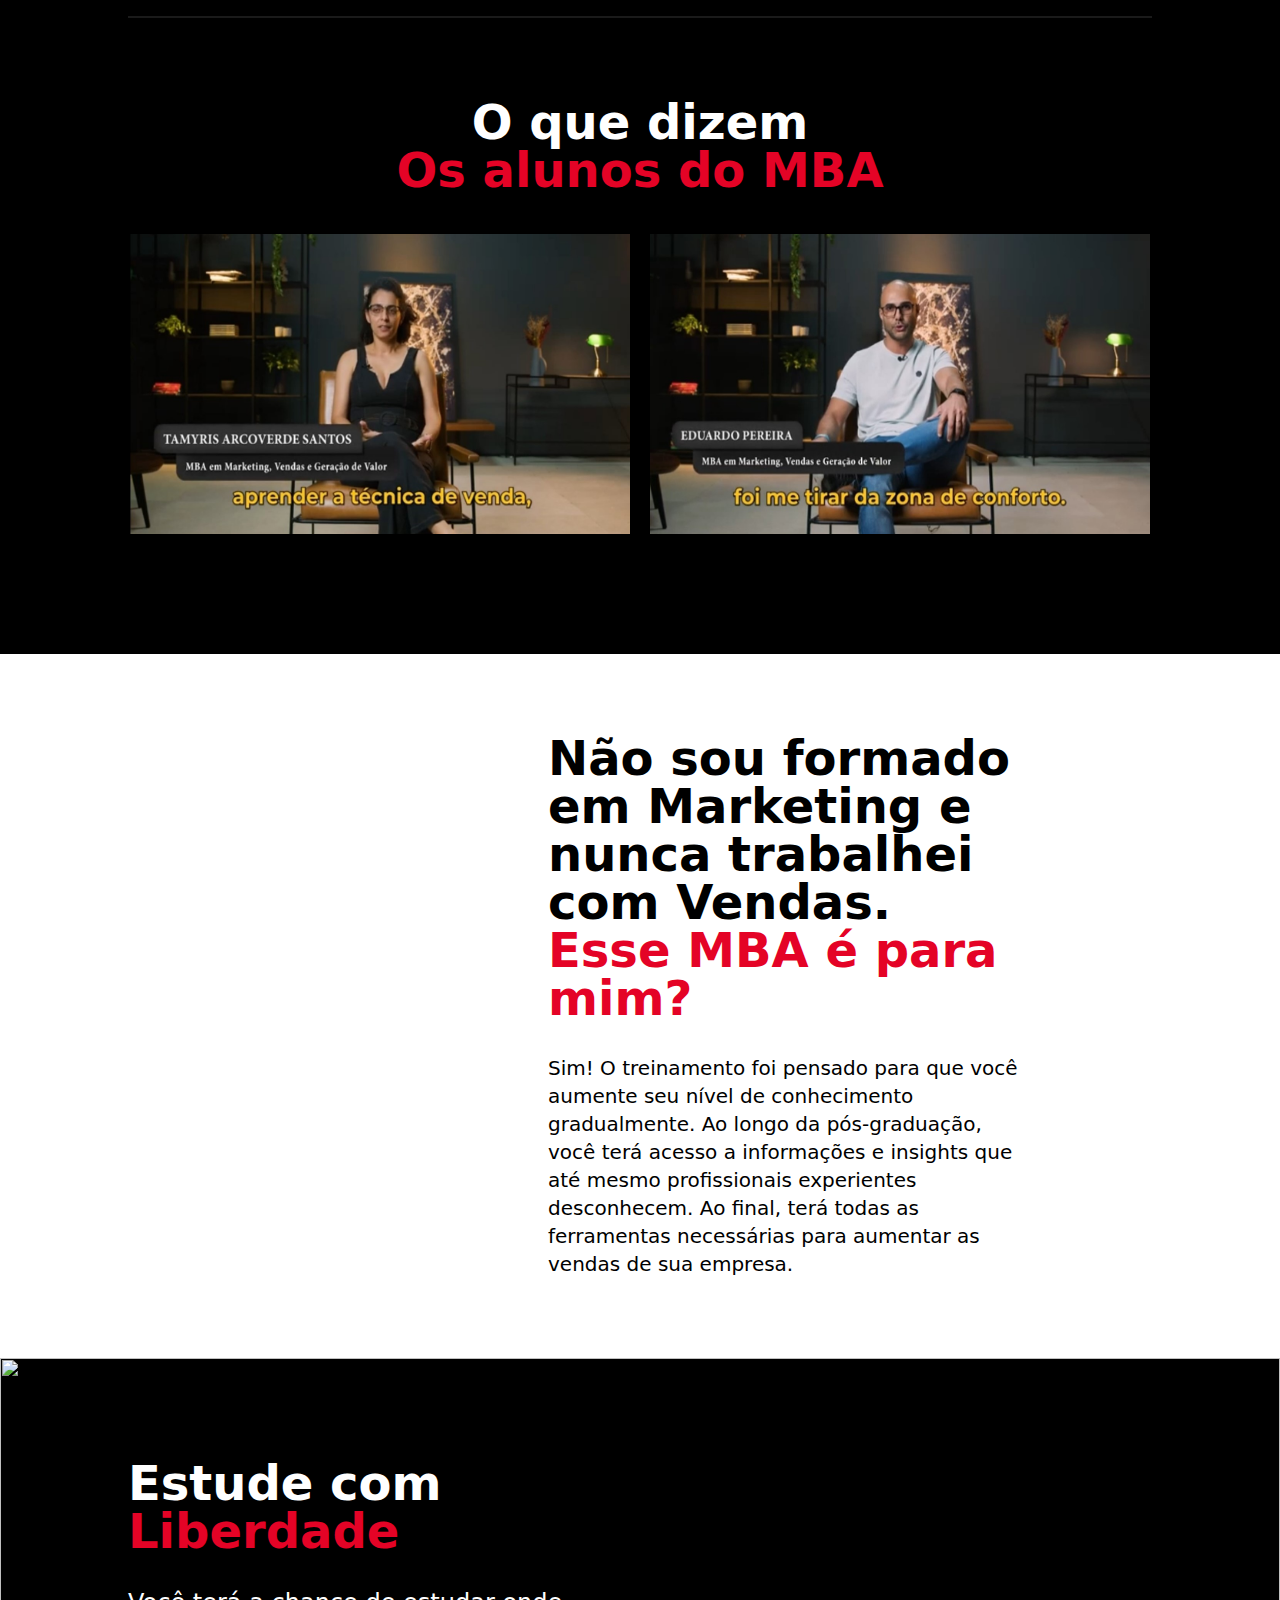
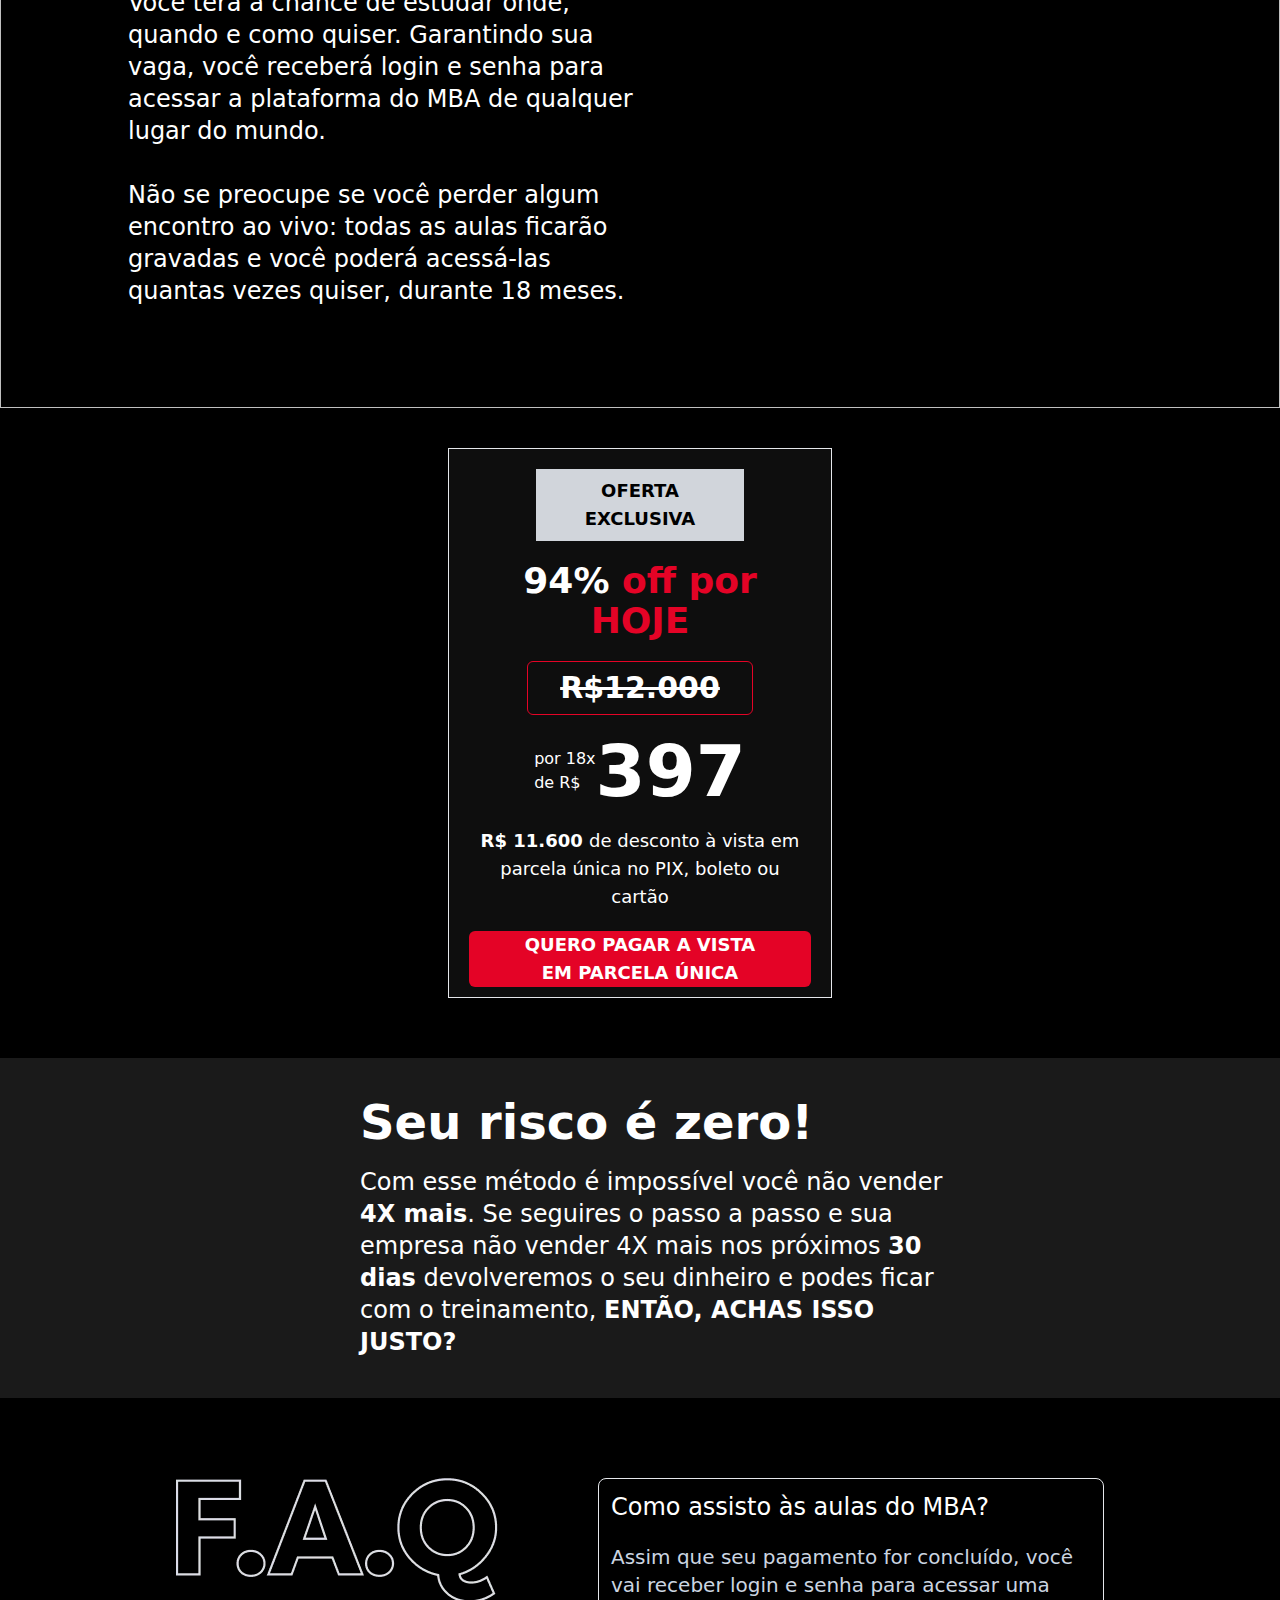
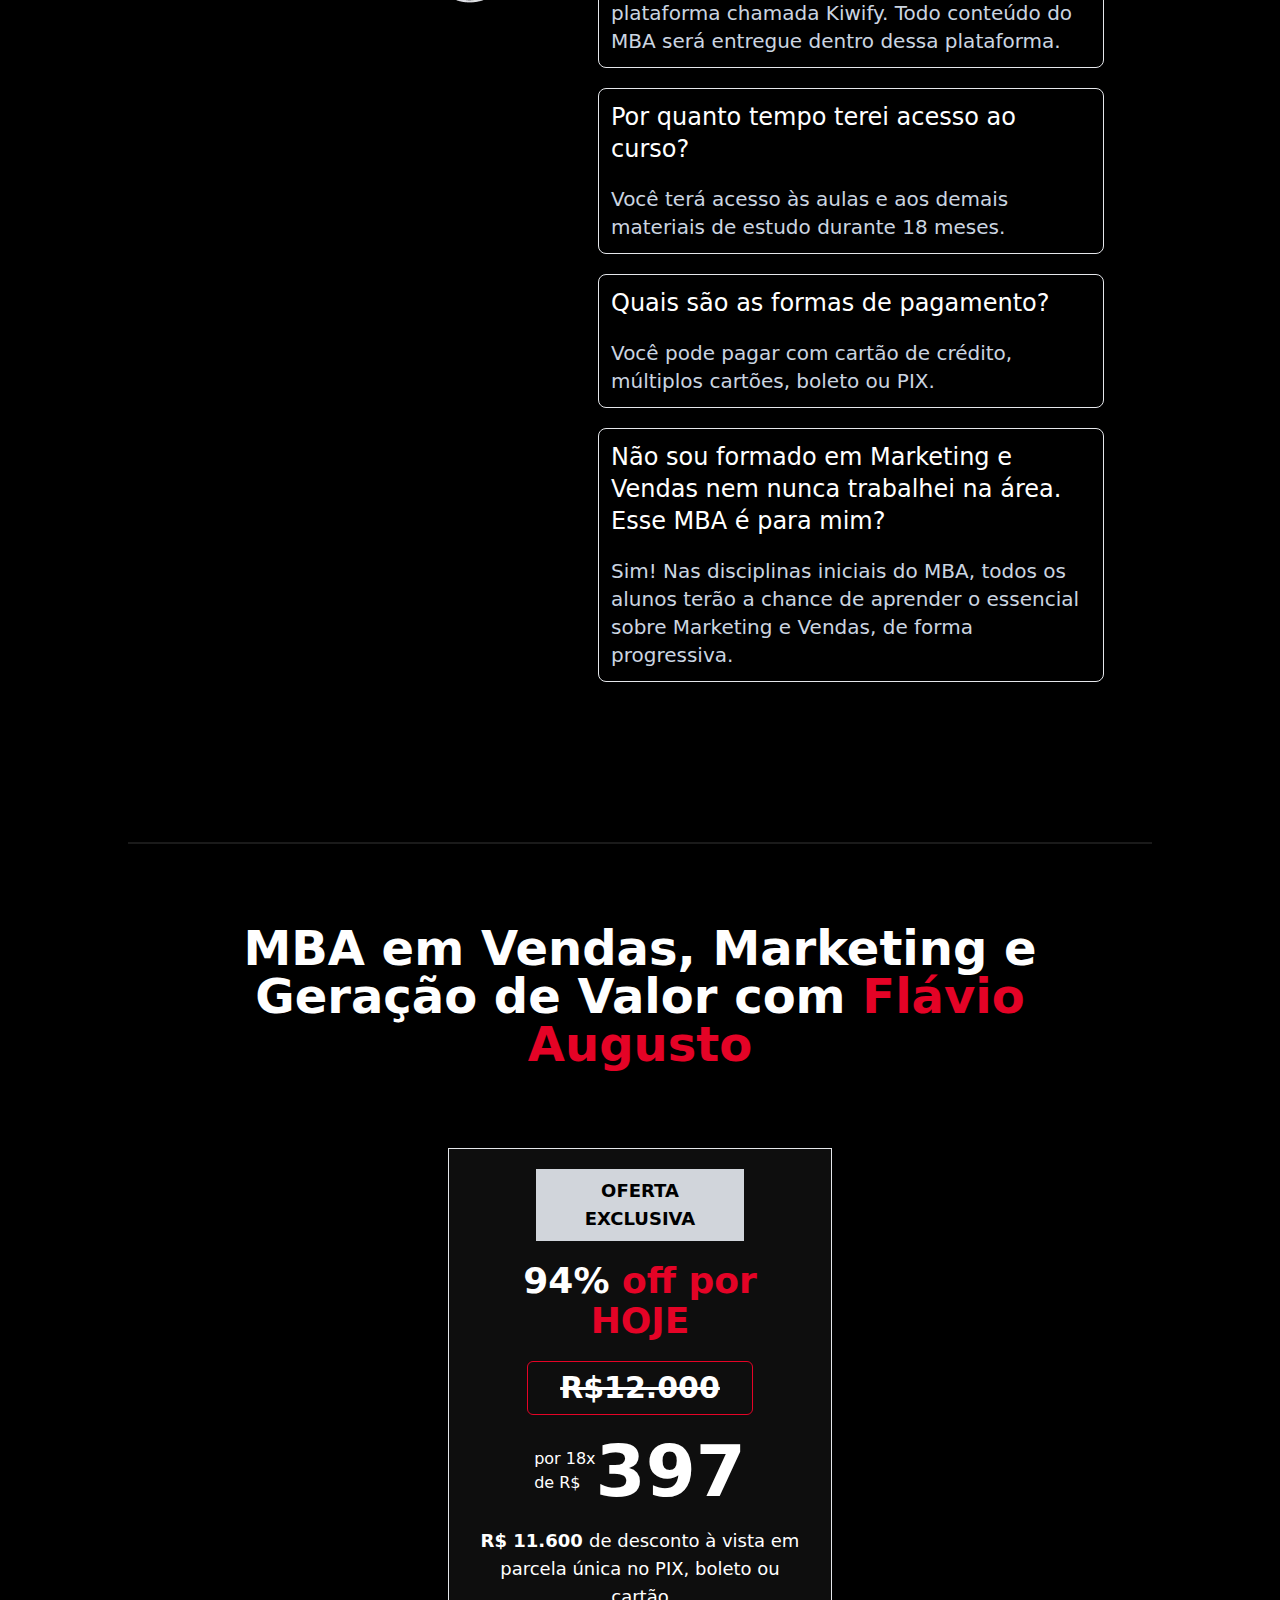
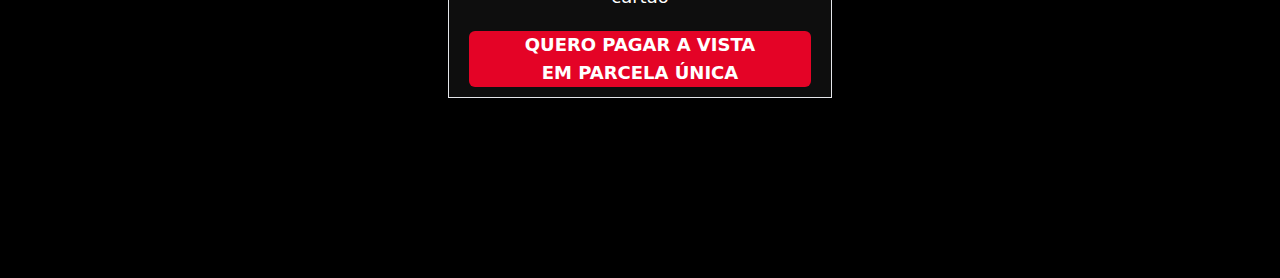
==== commit 88b5ee5c: "Ultima actualização" ====
--- a/index.html
+++ b/index.html
@@ -33,27 +33,30 @@
     <!-- HERO -->
     <section class="flex flex-col items-center gap-10 px-5 justify-center mt-36">
       <div class="lg:w-[1000px] w-full text-center">
-        <h1 class="text-white lg:text-5xl text-3xl font-semibold">
+        <h1 class="text-white lg:text-5xl text-2xl font-semibold">
           Torne o seu negócio em uma 
           <span class="text-sangue-100">máquina de vendas</span>
           <br>
           <span class="text-2xl">Aumente o volume</span>
         </h1>
       </div>
-      <div class="bg-escuro-100/55 h-96 lg:w-[600px] w-full">
+      <div class="bg-escuro-100/55 lg:w-[600px] md:w-2/4 w-full">
         
-        <img src="./src/img/mp4/vls.jpg" alt="" class="w-full">
-      </div>
-      <div class="lg:px-32 w-full px-5 text-center text-2xl space-y-10 font-semibold">
+        <img src="./src/img/mp4/vls.jpg" alt="" class="w-full ">
+      </div>
+      <div class="lg:px-32 md:px-28 md:text-center w-full  lg:text-center text-left lg:text-2xl text-lg space-y-10 font-semibold">
         <p class="text-gray-200">
-          <span class="text-white lg:font-black font-bold"
+          <span class="text-white lg:font-black font-semibold"
             >Vendas são o oxigênio de qualquer empresa – simplesmente não existe
             negócio sem clientes.</span
           >
-          Este é o único MBA que mais cresceu empresas no Brasil e transformou a vida de milhares empreendedores!
+          <br class="flex lg:hidden"><br class="flex lg:hidden">
+          <span class="lg:font-normal font-light mt-10">
+            Este é o único MBA que mais cresceu empresas no Brasil e transformou a vida de milhares empreendedores!
+          </span>
         </p>
         <div
-          class="w-auto flex lg:flex-row flex-col justify-center gap-5 self-start *:flex *:items-center *:justify-between *:px-5 *:py-2 *:rounded-md *:gap-2"
+          class="w-auto flex lg:flex lg:flex-row flex-col justify-center md:grid md:grid-cols-2 gap-5 md:gap-2 self-start *:w-11/12 *:text-sm *:flex *:items-center *:justify-start *:lg:px-5 *:px-2 *:py-2 *:rounded-md *:gap-2 *:font-thin *:lg:font-semibold"
         >
           <article class="bg-escuro-100">
             <svg
@@ -121,7 +124,7 @@
       </div>
       <a
         href="https://pay.kiwify.com.br/cpcz8Nh"
-        class="bg-sangue-100 shadow-2xl lg:w-auto w-full text-center shadow-sangue-100 flex items-center basis-0 text-white font-black lg:text-lg text-base px-12 py-5 rounded-md"
+        class="bg-sangue-100 shadow-2xl lg:w-auto w-full md:w-2/4 md:text-center text-center shadow-sangue-100 flex md:justify-center items-center basis-0 text-white lg:font-black font-semibold lg:text-lg text-base lg:px-12 px-5 lg:py-5 py-3 rounded-md"
       >
         QUERO GARANTIR A MINHA VAGA
       </a>
@@ -129,8 +132,8 @@
       <div class="lg:mt-20"></div>
     </section>
 
-    <!--  -->
-    <div class="lg:px-32 w-full lg:w-auto px-5 flex  justify-center">
+    <!-- MBA 30 DIAS -->
+    <div class="lg:px-32 w-full lg:w-auto flex  justify-center">
       <hr class="w-full border-escuro-100 border text-red-500" />
     </div>
     <section class="flex lg:flex-row flex-col justify-end w-full items-center relative">
@@ -140,22 +143,22 @@
         class="lg:absolute static lg:-z-10 w-full"
       />
       <div
-        class="z-10 float-right space-y-12 lg:w-3/4 w-full lg:pl-80 lg:pr-52 px-5 *:text-white lg:pt-56"
-      >
-        <div class="space-y-5">
-          <h2 class="text-white font-bold text-3xl">MBA em apenas 30 dias</h2>
-          <p class="text-xl font-semibold">
+        class="z-10 float-right space-y-12 lg:w-3/4 w-full lg:pl-80 lg:pr-52 px-5 md:px-28 *:text-white lg:pt-56"
+      >
+        <div class=" space-y-5">
+          <h2 class="text-white font-bold text-2xl">MBA em apenas 30 dias</h2>
+          <p class="lg:text-xl text-lg lg:font-semibold font-thin">
             Esse é o primeiro MBA da Faculdade HUB que dá a você flexibilidade
             total nos estudos. Você pode concluir o treinamento em apenas 30 dias se
             estiver com bastante tempo livre ou em até 4 meses se estiver com a
             agenda apertada.
           </p>
         </div>
-        <div class="space-y-5">
-          <h2 class="text-white font-bold text-3xl">
+        <div class=" space-y-5">
+          <h2 class="text-white font-bold text-2xl">
             Consultoria para seu negócio
           </h2>
-          <p class="text-xl font-semibold">
+          <p class="lg:text-xl text-lg lg:font-semibold font-thin">
             Esse é o único MBA em Vendas e Marketing do Brasil que inclui uma
             consultoria com nossos especialistas para que você consiga
             implementar o conhecimento do curso na sua empresa, de forma a
@@ -163,57 +166,58 @@
           </p>
         </div>
         <a
-          href="https://pay.kiwify.com.br/cpcz8Nh"
-          class="bg-sangue-100 shadow-2xl lg:w-[420px] w-full h-auto self-start shadow-sangue-100 flex items-center basis-0 text-white font-black lg:text-lg text-base px-12 py-5 rounded-md"
-        >
-          QUERO GARANTIR A MINHA VAGA
-        </a>
+        href="https://pay.kiwify.com.br/cpcz8Nh"
+        class="bg-sangue-100 shadow-2xl lg:w-auto w-full md:w-2/4 md:text-center text-center shadow-sangue-100 flex md:justify-center items-center basis-0 text-white lg:font-black font-semibold lg:text-lg text-base lg:px-12 px-5 lg:py-5 py-3 rounded-md"
+      >
+        QUERO GARANTIR A MINHA VAGA
+      </a>
       </div>
     </section>
     <div class="px-32 flex justify-center mt-20">
       <hr class="w-full border-escuro-100 border text-red-500" />
     </div>
-    <!--  -->
-    <section class="flex flex-col items-center gap-10 justify-center mt-20 px-5">
-      <div class="lg:w-[1000px] w-full text-center">
-        <h1 class="text-white lg:text-5xl text-2xl font-bold">
-          O que dizem <br />
-          <span class="text-sangue-100">Os alunos do MBA</span>
-        </h1>
-      </div>
-      <div class="flex lg:flex-row flex-col gap-5">
-        <div class=" lg:h-[400px]  lg:w-[500px] w-full">
-          <img src="./src/img/mp4/pv-1.jpg" alt="">
-        </div>
-        <div class=" lg:h-[400px] lg:w-[500px] w-full">
-          <img src="./src/img/mp4/pv-2.jpg" alt="">
-        </div>
-      </div>
-
-      <div class="mt-20"></div>
-    </section>
-    <!--  -->
-    <div class="lg:px-32 px-5 flex justify-center mt-20">
+<!-- O que dizem -->
+<section class="flex flex-col items-center gap-10 justify-center lg:mt-20 mt-5 px-5">
+  <div class="lg:w-[1000px] w-full text-center">
+    <h1 class="text-white lg:text-5xl text-2xl font-bold">
+      O que dizem <br />
+      <span class="text-sangue-100">Os alunos do MBA</span>
+    </h1>
+  </div>
+  <div class="flex lg:flex-row flex-col md:items-center md:justify-center md:flex  gap-5">
+    <div class=" lg:h-[300px]  lg:w-[500px] md:w-2/4 flex justify-center">
+      <img src="./src/img/mp4/pv-1.jpg" alt="" class="md:w-full md:h-full">
+    </div>
+    <div class=" lg:h-[300px] lg:w-[500px] md:w-2/4 flex justify-center">
+
+      <img src="./src/img/mp4/pv-2.jpg" alt="" class="md:w-full md:h-full">
+    </div>
+  </div>
+
+  <div class="mt-20"></div>
+</section>
+    <!-- Professores -->
+    <div class="lg:px-32 px-5 flex justify-center lg:mt-20">
       <hr class="w-full border-escuro-100 border text-red-500" />
     </div>
-    <section class="px-5 flex items-center justify-center space-y-20 flex-col mt-20">
-      <h2 class="text-white font-semibold lg:text-5xl text-3xl text-center">Seus professores</h2>
+    <section class="px-5 md:px-10 flex items-center justify-center lg:space-y-20 space-y-10 flex-col lg:mt-20 mt-5">
+      <h2 class="text-white font-semibold lg:text-5xl text-2xl text-center">Seus professores</h2>
       <div
-        class="w-full grid lg:grid-cols-5 md:grid-cols-3 grid-cols-1 gap-4 justify-items-center gap-y-5 lg:px-72  *:rounded-lg *:overflow-hidden"
-      >
-        <article
-          class="bg-escuro-100 lg:w-[182.4px] w-3/4  h-80 flex flex-col justify-start"
-        >
-          <img src="./src/img/pessoas/flavio_1.png" alt="" />
+        class="w-full grid lg:grid-cols-5 md:grid-cols-2 grid-cols-1 gap-4 justify-items-center gap-y-5 2xl:px-72 lg:px-28  *:rounded-lg *:overflow-hidden"
+      >
+        <article
+          class="bg-escuro-100 lg:w-[182.4px] w-full *:w-2/4 *:lg:w-auto lg:h-80 h-48 flex lg:flex-col flex-row  justify-start"
+        >
+          <img src="./src/img/pessoas/flavio_1.png" alt="" class="object-cover"/>
           <div class="py-5 space-y-3 px-2 text-white">
             <h3 class="text-xl font-semibold">Flávio Augusto</h3>
             <p>Um dos melhores vendedores do Brasil e CEO da Wiser Educação</p>
           </div>
         </article>
         <article
-          class="bg-escuro-100 lg:w-[182.4px] w-3/4 h-80 flex flex-col justify-start"
-        >
-          <img src="./src/img/pessoas/aaron.png" alt="" />
+          class="bg-escuro-100 lg:w-[182.4px] w-full *:w-2/4 *:lg:w-auto lg:h-80 h-48 flex lg:flex-col flex-row  justify-start"
+        >
+          <img src="./src/img/pessoas/aaron.png" alt="" class="object-cover"/>
           <div class="py-5 space-y-2 px-2 text-white">
             <h3 class="text-xl font-semibold">Aaron Ross</h3>
             <p class="text-sm">
@@ -223,9 +227,9 @@
           </div>
         </article>
         <article
-          class="bg-escuro-100 lg:w-[182.4px] w-3/4 h-80 flex flex-col justify-start"
-        >
-          <img src="./src/img/pessoas/sean.png" alt="" />
+          class="bg-escuro-100 lg:w-[182.4px] w-full *:w-2/4 *:lg:w-auto lg:h-80 h-48 flex lg:flex-col flex-row  justify-start"
+        >
+          <img src="./src/img/pessoas/sean.png" alt="" class="object-cover"/>
           <div class="py-5 space-y-3 px-2 text-white">
             <h3 class="text-xl font-semibold">Sean Ellis</h3>
             <p>
@@ -235,9 +239,9 @@
           </div>
         </article>
         <article
-          class="bg-escuro-100 lg:w-[182.4px] w-3/4 h-80 flex flex-col justify-start"
-        >
-          <img src="./src/img/pessoas/tom.png" alt="" />
+          class="bg-escuro-100 lg:w-[182.4px] w-full *:w-2/4 *:lg:w-auto lg:h-80 h-48 flex lg:flex-col flex-row  justify-start"
+        >
+          <img src="./src/img/pessoas/tom.png" alt="" class="object-cover"/>
           <div class="py-5 space-y-3 px-2 text-white">
             <h3 class="text-xl font-semibold">Tom Leite</h3>
             <p>
@@ -247,54 +251,54 @@
           </div>
         </article>
         <article
-          class="bg-escuro-100 lg:w-[182.4px] w-3/4 h-80 flex flex-col justify-start"
-        >
-          <img src="./src/img/pessoas/dener.png" alt="" />
+          class="bg-escuro-100 lg:w-[182.4px] w-full *:w-2/4 *:lg:w-auto lg:h-80 h-48 flex lg:flex-col flex-row  justify-start"
+        >
+          <img src="./src/img/pessoas/dener.png" alt="" class="object-cover"/>
           <div class="py-5 space-y-3 px-2 text-white">
             <h3 class="text-xl font-semibold">Dener Lippert</h3>
             <p>CEO da V4 Company e autor do livro “Cientista do Marketing”</p>
           </div>
         </article>
         <article
-          class="bg-escuro-100 lg:w-[182.4px] w-3/4 h-80 flex flex-col justify-start"
-        >
-          <img src="./src/img/pessoas/caio.png" alt="" />
+          class="bg-escuro-100 lg:w-[182.4px] w-full *:w-2/4 *:lg:w-auto lg:h-80 h-48 flex lg:flex-col flex-row  justify-start"
+        >
+          <img src="./src/img/pessoas/caio.png" alt="" class="object-cover"/>
           <div class="py-5 space-y-3 px-2 text-white">
             <h3 class="text-xl font-semibold">Caio Carneiro</h3>
             <p>Especialista em Vendas e criador do Vende-C</p>
           </div>
         </article>
         <article
-          class="bg-escuro-100 lg:w-[182.4px] w-3/4 h-80 flex flex-col justify-start"
-        >
-          <img src="./src/img/pessoas/thiago_1.png" alt="" />
+          class="bg-escuro-100 lg:w-[182.4px] w-full *:w-2/4 *:lg:w-auto lg:h-80 h-48 flex lg:flex-col flex-row  justify-start"
+        >
+          <img src="./src/img/pessoas/thiago_1.png" alt="" class="object-cover"/>
           <div class="py-5 space-y-3 px-2 text-white">
             <h3 class="text-xl font-semibold">Thiago Reis</h3>
             <p>CEO da Growth Machine e especialista em Prospecção e Vendas</p>
           </div>
         </article>
         <article
-          class="bg-escuro-100 lg:w-[182.4px] w-3/4 h-80 flex flex-col justify-start"
-        >
-          <img src="./src/img/pessoas/renato.png" alt="" />
+          class="bg-escuro-100 lg:w-[182.4px] w-full *:w-2/4 *:lg:w-auto lg:h-80 h-48 flex lg:flex-col flex-row  justify-start"
+        >
+          <img src="./src/img/pessoas/renato.png" alt="" class="object-cover"/>
           <div class="py-5 space-y-3 px-2 text-white">
             <h3 class="text-xl font-semibold">Renato Camargo</h3>
             <p>Renato Camargo</p>
           </div>
         </article>
         <article
-          class="bg-escuro-100 lg:w-[182.4px] w-3/4 h-80 flex flex-col justify-start"
-        >
-          <img src="./src/img/pessoas/rafael.png" alt="" />
+          class="bg-escuro-100 lg:w-[182.4px] w-full *:w-2/4 *:lg:w-auto lg:h-80 h-48 flex lg:flex-col flex-row  justify-start"
+        >
+          <img src="./src/img/pessoas/rafael.png" alt="" class="object-cover"/>
           <div class="py-5 space-y-3 px-2 text-white">
             <h3 class="text-xl font-semibold">Rafael Kiso</h3>
             <p>CEO do Mlabs e especialista em redes sociais</p>
           </div>
         </article>
         <article
-          class="bg-escuro-100 lg:w-[182.4px] w-3/4 h-80 flex flex-col justify-start"
-        >
-          <img src="./src/img/pessoas/tomas.png" alt="" />
+          class="bg-escuro-100 lg:w-[182.4px] w-full *:w-2/4 *:lg:w-auto lg:h-80 h-48 flex lg:flex-col flex-row  justify-start"
+        >
+          <img src="./src/img/pessoas/tomas.png" alt="" class="object-cover"/>
           <div class="py-5 space-y-3 px-2 text-white">
             <h3 class="text-xl font-semibold">Tomas Duarte</h3>
             <p>CEO da Track.Co</p>
@@ -303,58 +307,58 @@
 
       </div>
     </section>
-    <!--  -->
-    <section class="flex items-center justify-center space-y-20 flex-col mt-20">
-      <h2 class="text-white font-semibold lg:text-5xl text-3xl">
+    <!-- MBA PARA QM -->
+    <section class="flex lg:items-center items-start justify-center px-5 lg:space-y-20 space-y-10 flex-col mt-20">
+      <h2 class="text-white font-semibold lg:text-5xl text-2xl">
         Para quem é esse <span class="text-sangue-100">MBA?</span>
       </h2>
-      <div class="grid lg:grid-cols-2 grid-cols-1 justify-items-center gap-6 lg:px-36 px-5">
+      <div class="grid lg:grid-cols-2 md:grid-cols-2 grid-cols-1 justify-items-center gap-6 lg:px-36 ">
         <div class="flex items-center space-x-5">
           <img src="./src/img/check-paraquem.svg" alt="" />
-          <p class="text-white text-xl">
+          <p class="text-white lg:text-xl text-base">
             Quem tem um negócio estabelecido e deseja aumentar suas vendas
           </p>
         </div>
         <div class="flex items-center space-x-5">
           <img src="./src/img/check-paraquem.svg" alt="" />
-          <p class="text-white text-xl">
+          <p class="text-white lg:text-xl text-base">
             Líderes comerciais que necessitam melhorar a performance de suas
             equipes
           </p>
         </div>
         <div class="flex items-center space-x-5">
           <img src="./src/img/check-paraquem.svg" alt="" />
-          <p class="text-white text-xl">
+          <p class="text-white lg:text-xl text-base">
             Pessoas que querem empreender e precisam aprender a dar os primeiros
             passos
           </p>
         </div>
         <div class="flex items-center space-x-5">
           <img src="./src/img/check-paraquem.svg" alt="" />
-          <p class="text-white text-xl">
+          <p class="text-white lg:text-xl text-base">
             Quem quer desenvolver habilidades de liderança empresarial
           </p>
         </div>
         <div class="flex items-center space-x-5">
           <img src="./src/img/check-paraquem.svg" alt="" />
-          <p class="text-white text-xl">
+          <p class="text-white lg:text-xl text-base">
             Profissionais da área comercial e de marketing que querem ocupar
             cargos de liderança
           </p>
         </div>
         <div class="flex items-center space-x-5">
           <img src="./src/img/check-paraquem.svg" alt="" />
-          <p class="text-white text-xl">
+          <p class="text-white lg:text-xl text-base">
             Pessoas que sabem da importância de um MBA para ganhar mais
           </p>
         </div>
       </div>
     </section>
-    <!--  -->
-    <section class="flex lg:flex-row flex-col justify-around items-center gap-5 px-5 lg:px-36 mt-32">
-      <div class="text-white space-y-8">
-        <h2 class="text-5xl">Faculdade HUB <br />Nota máxima no MEC</h2>
-        <p class="text-xl">
+    <!-- Faculdade -->
+    <section class="flex lg:flex-row md:w-3/4 2xl:w-auto lg:w-full flex-col py-10 items-center gap-5 lg:justify-center w-full px-5 md:px-10 2xl:px-36 lg:px-28 lg:mt-32 mt-10">
+      <div class="text-white w-full space-y-8 ">
+        <h2 class="lg:text-5xl text-2xl">Faculdade HUB <br />Nota máxima no MEC</h2>
+        <p class="lg:text-xl text-base">
           Além de aprender com professores que são referência em suas áreas de
           atuação, você também vai ser reconhecido no mercado como um
           profissional altamente qualificado, que estudou numa instituição de
@@ -368,17 +372,18 @@
       <img
         src="https://www.faculdadehub.com.br/images/hub-img-mec_1.webp"
         alt=""
+        class="lg:w-[500px] 2xl:w-auto w-full"
       />
     </section>
-    <!--  -->
-    <section class="w-full flex lg:flex-row flex-col gap-5 bg-white lg:px-32 px-5 lg:space-x-10 py-20">
+    <!-- Quanto ganham profissionais de marketing -->
+    <section class="w-full  *:md:w-3/4 lg:w-auto flex lg:flex-row flex-col gap-5 bg-white 2xl:px-32 lg:px-28 px-5 lg:space-x-10 py-20">
       <div class="space-y-5">
-        <h2 class="font-bold text-5xl">
+        <h2 class="font-bold lg:text-5xl text-3xl">
           Quanto ganham profissionais de
           <span class="text-sangue-100">marketing e vendas</span>
         </h2>
-        <p class="text-2xl">
-          São profissionais muito bem-remunerados e com excelentes perspectivas
+        <p class="lg:text-2xl text-xl">
+         São p font-semiboldrofissionais muito bem-remunerados e com excelentes perspectivas
           de carreira! Segundo a consultoria de recrutamento Robert Half, esses
           são os salários fixos mensais* em grandes empresas na cidade de São
           Paulo:
@@ -390,35 +395,35 @@
         </p>
       </div>
       <!--  -->
-      <div class="w-full *:w-full flex flex-col space-y-5">
+      <div class="w-full md:w-3/4 lg:w-full *:w-full *:lg:w-auto *:md:w-3/4 flex flex-col space-y-5">
         <div class="border-2 border-black rounded-full py-5 px-10">
-          <h2 class="text-2xl font-bold">DIRETOR COMERCIAL:</h2>
+          <h2 class="lg:text-2xl text-xl lg:font-bold font-semibold">DIRETOR COMERCIAL:</h2>
           <p class="text-lg">DE R$ 26.300 A R$ 46.600</p>
         </div>
 
         <div class="border-2 border-black rounded-full py-5 px-10">
-          <h2 class="text-2xl font-bold">GERENTE NACIONAL DE VENDAS:</h2>
+          <h2 class="lg:text-2xl text-xl lg:font-bold font-semibold">GERENTE NACIONAL DE VENDAS:</h2>
           <p class="text-lg">DE R$ 17.300 A R$ 30.700</p>
         </div>
 
         <div class="border-2 border-black rounded-full py-5 px-10">
-          <h2 class="text-2xl font-bold">DIRETOR DE MARKETING:</h2>
+          <h2 class="lg:text-2xl text-xl lg:font-bold font-semibold">DIRETOR DE MARKETING:</h2>
           <p class="text-lg">DE R$ 26.250 A R$ 46.650</p>
         </div>
       </div>
     </section>
-    <!--  -->
-    <section class="w-full flex flex-col mt-20 space-y-8 items-center">
-      <h2 class="font-bold text-5xl text-white">
+    <!--Bonus -->
+    <section class="w-full *:lg:w-auto *:md:w-3/4 *:items-center flex flex-col mt-20 space-y-8 items-center">
+      <h2 class="font-bold text-center text-5xl text-white">
         Bônus
       </h2>
 
-      <div class="flex lg:flex-row flex-col items-center lg:px-32 gap-5 px-5 space-x-8">
-        <img src="./src/img/bonus/bonus4-p-500.png" alt="" />
+      <div class="flex lg:flex-row flex-col items-center lg:px-32 gap-5 px-5 lg:space-x-8">
+        <img src="./src/img/bonus/bonus4-p-500.png" alt="" class="lg:w-[500px] w-full"/>
         <div class="flex flex-col space-y-5 text-white">
           <h2 class="lg:text-4xl text-2xl font-semibold">Aula com o Lobo de Wall Street</h2>
 
-          <p class="text-xl">
+          <p class="lg:text-xl text-base">
             Tenha acesso a uma série de aulas exclusivas sobre Vendas com Jordan
             Belfort, cuja trajetória foi retratada no filme “O Lobo de Wall
             Street”, de Martin Scorsese. Belfort é escritor, palestrante e
@@ -426,45 +431,46 @@
           </p>
         </div>
       </div>
-      <div class="flex lg:flex-row flex-col items-center lg:px-32 gap-5 px-5 space-x-8">
-        <img src="./src/img/CARDS/INFLUENCIAR.jpg" alt="" class="w-[540px]" />
+      <div class="flex lg:flex-row flex-col items-center lg:px-32  gap-5 px-5 lg:space-x-8">
+        <img src="./src/img/CARDS/INFLUENCIAR.jpg" alt="" class="lg:w-[500px] w-full rounded-3xl" />
         <div class="flex flex-col space-y-5 text-white">
           <h2 class="lg:text-4xl text-2xl font-semibold">
             Como fazer com que o mundo conheça o seu negócio
           </h2>
 
-          <p class="text-xl">
+          <p class="lg:text-xl text-base">
             Tenha acesso a estratégias para fazer com que influenciadores
             atraiam clientes certos para o teu negócio
           </p>
         </div>
       </div>
     </section>
-    <div class="px-32 flex justify-center mt-20">
+    <div class="px-32 flex justify-center lg:mt-20 mt-10">
       <hr class="w-full border-escuro-100 border text-red-500" />
     </div>
 
-    <!--  -->
-    <section class="flex flex-col items-center gap-10 justify-center mt-20 px-5">
-      <div class="lg:w-[1000px] w-full text-center">
-        <h1 class="text-white lg:text-5xl text-2xl font-bold">
-          O que dizem <br />
-          <span class="text-sangue-100">Os alunos do MBA</span>
-        </h1>
-      </div>
-      <div class="flex lg:flex-row flex-col gap-5">
-        <div class=" lg:h-[400px]  lg:w-[500px] w-full">
-          <img src="./src/img/mp4/pv-1.jpg" alt="">
-        </div>
-        <div class=" lg:h-[400px] lg:w-[500px] w-full">
-          <img src="./src/img/mp4/pv-2.jpg" alt="">
-        </div>
-      </div>
-
-      <div class="mt-20"></div>
-    </section>
-    <!--  -->
-    <section class="w-full bg-white px-5 py-5 flex lg:flex-row flex-col items-center justify-end h-[500px] relative">
+   <!-- O que dizem -->
+   <section class="flex flex-col items-center gap-10 justify-center lg:mt-20 mt-5 px-5">
+    <div class="lg:w-[1000px] w-full text-center">
+      <h1 class="text-white lg:text-5xl text-2xl font-bold">
+        O que dizem <br />
+        <span class="text-sangue-100">Os alunos do MBA</span>
+      </h1>
+    </div>
+    <div class="flex lg:flex-row flex-col md:items-center md:justify-center md:flex  gap-5">
+      <div class=" lg:h-[300px]  lg:w-[500px] md:w-2/4 flex justify-center">
+        <img src="./src/img/mp4/pv-1.jpg" alt="" class="md:w-full md:h-full">
+      </div>
+      <div class=" lg:h-[300px] lg:w-[500px] md:w-2/4 flex justify-center">
+
+        <img src="./src/img/mp4/pv-2.jpg" alt="" class="md:w-full md:h-full">
+      </div>
+    </div>
+
+    <div class="mt-20"></div>
+  </section>
+    <!-- MBA Para mim? -->
+    <section class="w-full bg-white px-5  md:px-10 lg:py-20 flex lg:flex-row flex-col items-center justify-end 2xl:h-[500px] relative">
       <img
         src="https://www.faculdadehub.com.br/images/bg-para-mim_1bg-para-mim.webp"
         alt=""
@@ -477,7 +483,7 @@
           Não sou formado em Marketing e nunca trabalhei com Vendas. <br />
           <span class="text-sangue-100">Esse MBA é para mim?</span>
         </h3>
-        <p class="lg:text-xl text-lg">
+        <p class="lg:text-xl text-base">
           Sim! O treinamento foi pensado para que você aumente seu nível de
           conhecimento gradualmente. Ao longo da pós-graduação, você terá acesso
           a informações e insights que até mesmo profissionais experientes
@@ -486,7 +492,7 @@
         </p>
       </div>
     </section>
-    <!--  -->
+    <!-- Estude com liberdade -->
     <section
       class="w-full flex items-start justify-start flex-col lg:h-[650px] relative"
     >
@@ -496,12 +502,12 @@
         class="absolute w-full h-full -z-10 lg:flex hidden"
       />
       <div
-        class="text-white py-5 space-y-8 flex-col  z-10  flex h-full lg:pl-32 px-5 lg:pr-80 justify-center w-full lg:w-3/4"
+        class="text-white py-5 space-y-8 flex-col  z-10  flex h-full lg:pl-32 px-5 md:px-10 md:py-10 lg:pr-80 justify-center w-full lg:w-3/4"
       >
         <h1 class="lg:text-5xl text-3xl font-bold">
-          Estude com <span class="text-sangue-100">liberdade</span>
+          Estude com <span class="text-sangue-100">Liberdade</span>
         </h1>
-        <p class="text-2xl">
+        <p class="lg:text-2xl text-base">
           Você terá a chance de estudar onde, quando e como quiser. Garantindo
           sua vaga, você receberá login e senha para acessar a plataforma do MBA
           de qualquer lugar do mundo.
@@ -512,10 +518,10 @@
         </p>
       </div>
     </section>
-    <!--  -->
-    <div class="flex justify-center space-x-10 px-5 mb-5">
+    <!-- Price -->
+    <div class="flex justify-center space-x-10 px-5 mb-5 md:py-10">
       <div
-        class="bg-escuro-100/55 space-y-5 h-[550px] justify-between lg:w-96 w-full borde-white border flex items-center flex-col p-5"
+        class="bg-escuro-100/55 space-y-5 h-[550px] justify-between lg:w-96 md:w-96 w-full borde-white border flex items-center flex-col p-5"
       >
         <button class="bg-gray-300 p-2 text-center text-lg font-semibold w-52">
           OFERTA EXCLUSIVA
@@ -546,8 +552,8 @@
         >
       </div>
     </div>
-    <!--  -->
-    <section class="w-full bg-escuro-100 flex lg:flex-row flex-col justify-around gap-5 py-20 px-5 lg:px-80 items-center gap-x-10">
+    <!-- 7dias -->
+    <section class="w-full bg-escuro-100 flex lg:flex-row flex-col justify-around gap-5 py-10 px-5 lg:px-80 items-center gap-x-10">
       <img src="./img/7dias.jpg" alt="" />
       <div class="text-white space-y-5">
         <h3 class="text-5xl font-semibold">Seu risco é zero!</h3>
@@ -556,10 +562,10 @@
         </p>
       </div>
     </section>
-    <!--  -->
-    <section class="flex lg:flex-row flex-col lg:px-44 px-5 py-20 lg:space-x-20 gap-5">
-      <img src="./img/FaQ/66685f1781c50f6694832ed6_faq.webp" alt="" class="h-auto w-32 self-start">
-      <div class="flex flex-col gap-y-5">
+    <!-- FaQ -->
+    <section class="flex lg:flex-row  md:items-center flex-col lg:px-44 px-5 py-20 lg:space-x-20 gap-5">
+      <img src="./src/img/FaQ/66685f1781c50f6694832ed6_faq.webp" alt="" class="h-auto lg:w-auto w-32 self-start">
+      <div class="flex flex-col  *:md:w-3/4 *:lg:w-auto gap-y-5">
         <!-- QUESTION -->
         <button class="text-white space-y-5 w-full border p-3 text-left rounded-lg">
           <div class="text-2xl w-full "><span>Como assisto às aulas do MBA?</span></div>
@@ -587,20 +593,20 @@
        
       </div>
     </section>
-    <div class="px-32 flex justify-center mt-20">
+    <div class="px-32 flex justify-center lg:mt-20 mt-10">
       <hr class="w-full border-escuro-100 border text-red-500" />
     </div>
-    <!--  -->
-    <section class="flex flex-col items-center gap-10 justify-center mt-20 px-5">
+    <!-- Price -->
+    <section class="flex flex-col items-center gap-10 justify-center lg:mt-20 mt-10 px-5">
       <div class="lg:w-[1000px] w-full text-center">
         <h1 class="text-white lg:text-5xl text-3xl font-semibold">
           MBA em Vendas, Marketing e Geração de Valor com
           <span class="text-sangue-100">Flávio Augusto</span>
         </h1>
       </div>
-      <div class="flex space-x-10">
+      <div class="flex justify-center space-x-10 px-5 mb-5 md:py-10">
         <div
-          class="bg-escuro-100/55 space-y-5 h-[550px] justify-between lg:w-96 w-full borde-white border flex items-center flex-col p-5"
+          class="bg-escuro-100/55 space-y-5 h-[550px] justify-between lg:w-96 md:w-96 w-full borde-white border flex items-center flex-col p-5"
         >
           <button class="bg-gray-300 p-2 text-center text-lg font-semibold w-52">
             OFERTA EXCLUSIVA
--- a/src/output.css
+++ b/src/output.css
@@ -594,16 +594,20 @@
   margin-bottom: 1.25rem;
 }
 
+.mt-10 {
+  margin-top: 2.5rem;
+}
+
 .mt-20 {
   margin-top: 5rem;
 }
 
-.mt-32 {
-  margin-top: 8rem;
-}
-
 .mt-36 {
   margin-top: 9rem;
+}
+
+.mt-5 {
+  margin-top: 1.25rem;
 }
 
 .flex {
@@ -632,12 +636,8 @@
   height: 6rem;
 }
 
-.h-80 {
-  height: 20rem;
-}
-
-.h-96 {
-  height: 24rem;
+.h-48 {
+  height: 12rem;
 }
 
 .h-\[500px\] {
@@ -656,10 +656,6 @@
   height: 100%;
 }
 
-.w-3\/4 {
-  width: 75%;
-}
-
 .w-32 {
   width: 8rem;
 }
@@ -668,10 +664,6 @@
   width: 13rem;
 }
 
-.w-\[540px\] {
-  width: 540px;
-}
-
 .w-auto {
   width: auto;
 }
@@ -680,12 +672,28 @@
   width: 100%;
 }
 
+.w-96 {
+  width: 24rem;
+}
+
+.flex-1 {
+  flex: 1 1 0%;
+}
+
+.flex-auto {
+  flex: 1 1 auto;
+}
+
 .basis-0 {
   flex-basis: 0px;
 }
 
 .grid-cols-1 {
   grid-template-columns: repeat(1, minmax(0, 1fr));
+}
+
+.flex-row {
+  flex-direction: row;
 }
 
 .flex-col {
@@ -767,12 +775,6 @@
   margin-left: calc(1.25rem * calc(1 - var(--tw-space-x-reverse)));
 }
 
-.space-x-8 > :not([hidden]) ~ :not([hidden]) {
-  --tw-space-x-reverse: 0;
-  margin-right: calc(2rem * var(--tw-space-x-reverse));
-  margin-left: calc(2rem * calc(1 - var(--tw-space-x-reverse)));
-}
-
 .space-y-10 > :not([hidden]) ~ :not([hidden]) {
   --tw-space-y-reverse: 0;
   margin-top: calc(2.5rem * calc(1 - var(--tw-space-y-reverse)));
@@ -791,12 +793,6 @@
   margin-bottom: calc(0.5rem * var(--tw-space-y-reverse));
 }
 
-.space-y-20 > :not([hidden]) ~ :not([hidden]) {
-  --tw-space-y-reverse: 0;
-  margin-top: calc(5rem * calc(1 - var(--tw-space-y-reverse)));
-  margin-bottom: calc(5rem * var(--tw-space-y-reverse));
-}
-
 .space-y-3 > :not([hidden]) ~ :not([hidden]) {
   --tw-space-y-reverse: 0;
   margin-top: calc(0.75rem * calc(1 - var(--tw-space-y-reverse)));
@@ -819,6 +815,10 @@
   align-self: flex-start;
 }
 
+.rounded-3xl {
+  border-radius: 1.5rem;
+}
+
 .rounded-full {
   border-radius: 9999px;
 }
@@ -888,6 +888,21 @@
   background-color: rgb(255 255 255 / var(--tw-bg-opacity));
 }
 
+.bg-red-500 {
+  --tw-bg-opacity: 1;
+  background-color: rgb(239 68 68 / var(--tw-bg-opacity));
+}
+
+.bg-blue-500 {
+  --tw-bg-opacity: 1;
+  background-color: rgb(59 130 246 / var(--tw-bg-opacity));
+}
+
+.object-cover {
+  -o-object-fit: cover;
+     object-fit: cover;
+}
+
 .p-2 {
   padding: 0.5rem;
 }
@@ -905,11 +920,6 @@
   padding-right: 2.5rem;
 }
 
-.px-12 {
-  padding-left: 3rem;
-  padding-right: 3rem;
-}
-
 .px-2 {
   padding-left: 0.5rem;
   padding-right: 0.5rem;
@@ -930,6 +940,11 @@
   padding-right: 2rem;
 }
 
+.py-10 {
+  padding-top: 2.5rem;
+  padding-bottom: 2.5rem;
+}
+
 .py-2 {
   padding-top: 0.5rem;
   padding-bottom: 0.5rem;
@@ -940,6 +955,11 @@
   padding-bottom: 5rem;
 }
 
+.py-3 {
+  padding-top: 0.75rem;
+  padding-bottom: 0.75rem;
+}
+
 .py-5 {
   padding-top: 1.25rem;
   padding-bottom: 1.25rem;
@@ -998,12 +1018,12 @@
   line-height: 1.75rem;
 }
 
-.font-black {
-  font-weight: 900;
-}
-
 .font-bold {
   font-weight: 700;
+}
+
+.font-light {
+  font-weight: 300;
 }
 
 .font-semibold {
@@ -1073,6 +1093,14 @@
   display: flex;
 }
 
+.\*\:w-11\/12 > * {
+  width: 91.666667%;
+}
+
+.\*\:w-2\/4 > * {
+  width: 50%;
+}
+
 .\*\:w-full > * {
   width: 100%;
 }
@@ -1081,8 +1109,8 @@
   align-items: center;
 }
 
-.\*\:justify-between > * {
-  justify-content: space-between;
+.\*\:justify-start > * {
+  justify-content: flex-start;
 }
 
 .\*\:gap-2 > * {
@@ -1106,9 +1134,9 @@
   border-color: rgb(255 255 255 / var(--tw-border-opacity));
 }
 
-.\*\:px-5 > * {
-  padding-left: 1.25rem;
-  padding-right: 1.25rem;
+.\*\:px-2 > * {
+  padding-left: 0.5rem;
+  padding-right: 0.5rem;
 }
 
 .\*\:py-1 > * {
@@ -1126,6 +1154,11 @@
   line-height: 1.75rem;
 }
 
+.\*\:text-sm > * {
+  font-size: 0.875rem;
+  line-height: 1.25rem;
+}
+
 .\*\:text-xl > * {
   font-size: 1.25rem;
   line-height: 1.75rem;
@@ -1135,6 +1168,10 @@
   font-weight: 600;
 }
 
+.\*\:font-thin > * {
+  font-weight: 100;
+}
+
 .\*\:text-white > * {
   --tw-text-opacity: 1;
   color: rgb(255 255 255 / var(--tw-text-opacity));
@@ -1155,8 +1192,71 @@
 }
 
 @media (min-width: 768px) {
-  .md\:grid-cols-3 {
-    grid-template-columns: repeat(3, minmax(0, 1fr));
+  .md\:flex {
+    display: flex;
+  }
+
+  .md\:grid {
+    display: grid;
+  }
+
+  .md\:h-full {
+    height: 100%;
+  }
+
+  .md\:w-2\/4 {
+    width: 50%;
+  }
+
+  .md\:w-3\/4 {
+    width: 75%;
+  }
+
+  .md\:w-96 {
+    width: 24rem;
+  }
+
+  .md\:w-full {
+    width: 100%;
+  }
+
+  .md\:grid-cols-2 {
+    grid-template-columns: repeat(2, minmax(0, 1fr));
+  }
+
+  .md\:items-center {
+    align-items: center;
+  }
+
+  .md\:justify-center {
+    justify-content: center;
+  }
+
+  .md\:gap-2 {
+    gap: 0.5rem;
+  }
+
+  .md\:px-10 {
+    padding-left: 2.5rem;
+    padding-right: 2.5rem;
+  }
+
+  .md\:px-28 {
+    padding-left: 7rem;
+    padding-right: 7rem;
+  }
+
+  .md\:py-10 {
+    padding-top: 2.5rem;
+    padding-bottom: 2.5rem;
+  }
+
+  .md\:text-center {
+    text-align: center;
+  }
+
+  .\*\:md\:w-3\/4 > * {
+    width: 75%;
   }
 }
 
@@ -1173,12 +1273,24 @@
     margin-top: 5rem;
   }
 
+  .lg\:mt-32 {
+    margin-top: 8rem;
+  }
+
   .lg\:flex {
     display: flex;
   }
 
-  .lg\:h-\[400px\] {
-    height: 400px;
+  .lg\:hidden {
+    display: none;
+  }
+
+  .lg\:h-80 {
+    height: 20rem;
+  }
+
+  .lg\:h-\[300px\] {
+    height: 300px;
   }
 
   .lg\:h-\[650px\] {
@@ -1201,10 +1313,6 @@
     width: 182.4px;
   }
 
-  .lg\:w-\[420px\] {
-    width: 420px;
-  }
-
   .lg\:w-\[500px\] {
     width: 500px;
   }
@@ -1217,6 +1325,14 @@
     width: auto;
   }
 
+  .lg\:w-full {
+    width: 100%;
+  }
+
+  .lg\:w-\[\] {
+    width: ;
+  }
+
   .lg\:grid-cols-2 {
     grid-template-columns: repeat(2, minmax(0, 1fr));
   }
@@ -1227,6 +1343,18 @@
 
   .lg\:flex-row {
     flex-direction: row;
+  }
+
+  .lg\:flex-col {
+    flex-direction: column;
+  }
+
+  .lg\:items-center {
+    align-items: center;
+  }
+
+  .lg\:justify-center {
+    justify-content: center;
   }
 
   .lg\:space-x-10 > :not([hidden]) ~ :not([hidden]) {
@@ -1241,6 +1369,23 @@
     margin-left: calc(5rem * calc(1 - var(--tw-space-x-reverse)));
   }
 
+  .lg\:space-x-8 > :not([hidden]) ~ :not([hidden]) {
+    --tw-space-x-reverse: 0;
+    margin-right: calc(2rem * var(--tw-space-x-reverse));
+    margin-left: calc(2rem * calc(1 - var(--tw-space-x-reverse)));
+  }
+
+  .lg\:space-y-20 > :not([hidden]) ~ :not([hidden]) {
+    --tw-space-y-reverse: 0;
+    margin-top: calc(5rem * calc(1 - var(--tw-space-y-reverse)));
+    margin-bottom: calc(5rem * var(--tw-space-y-reverse));
+  }
+
+  .lg\:px-12 {
+    padding-left: 3rem;
+    padding-right: 3rem;
+  }
+
   .lg\:px-32 {
     padding-left: 8rem;
     padding-right: 8rem;
@@ -1271,6 +1416,31 @@
     padding-right: 20rem;
   }
 
+  .lg\:py-5 {
+    padding-top: 1.25rem;
+    padding-bottom: 1.25rem;
+  }
+
+  .lg\:px-28 {
+    padding-left: 7rem;
+    padding-right: 7rem;
+  }
+
+  .lg\:px-20 {
+    padding-left: 5rem;
+    padding-right: 5rem;
+  }
+
+  .lg\:py-20 {
+    padding-top: 5rem;
+    padding-bottom: 5rem;
+  }
+
+  .lg\:py-32 {
+    padding-top: 8rem;
+    padding-bottom: 8rem;
+  }
+
   .lg\:pl-32 {
     padding-left: 8rem;
   }
@@ -1289,6 +1459,15 @@
 
   .lg\:pt-56 {
     padding-top: 14rem;
+  }
+
+  .lg\:text-center {
+    text-align: center;
+  }
+
+  .lg\:text-2xl {
+    font-size: 1.5rem;
+    line-height: 2rem;
   }
 
   .lg\:text-4xl {
@@ -1314,4 +1493,54 @@
   .lg\:font-black {
     font-weight: 900;
   }
+
+  .lg\:font-bold {
+    font-weight: 700;
+  }
+
+  .lg\:font-normal {
+    font-weight: 400;
+  }
+
+  .lg\:font-semibold {
+    font-weight: 600;
+  }
+
+  .\*\:lg\:w-auto > * {
+    width: auto;
+  }
+
+  .\*\:lg\:px-5 > * {
+    padding-left: 1.25rem;
+    padding-right: 1.25rem;
+  }
+
+  .\*\:lg\:font-semibold > * {
+    font-weight: 600;
+  }
+}
+
+@media (min-width: 1536px) {
+  .\32xl\:h-\[500px\] {
+    height: 500px;
+  }
+
+  .\32xl\:w-auto {
+    width: auto;
+  }
+
+  .\32xl\:px-32 {
+    padding-left: 8rem;
+    padding-right: 8rem;
+  }
+
+  .\32xl\:px-72 {
+    padding-left: 18rem;
+    padding-right: 18rem;
+  }
+
+  .\32xl\:px-36 {
+    padding-left: 9rem;
+    padding-right: 9rem;
+  }
 }